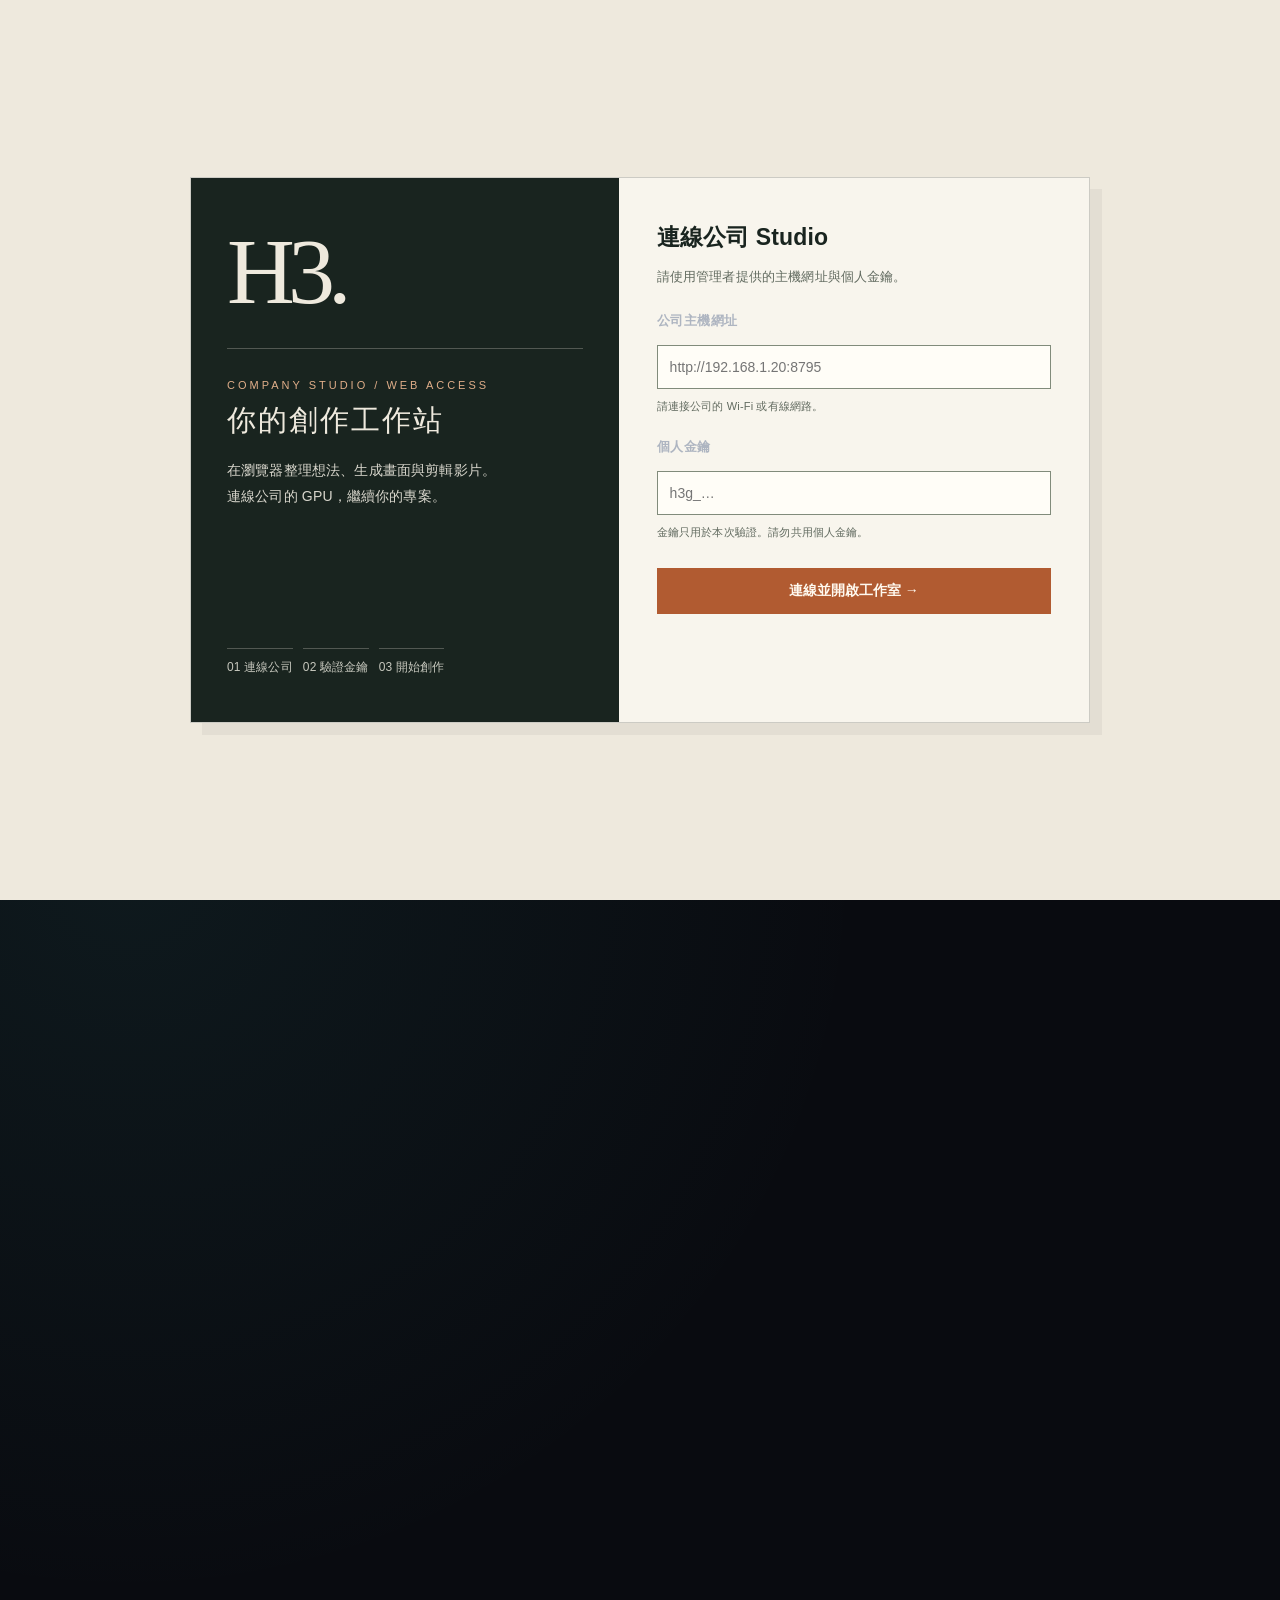
==== site/index.html @ dd582279 "feat: add GitHub Pages interface and authenticated company API" ====
<!doctype html>
<html lang="zh-Hant">
<head>
  <meta name="referrer" content="no-referrer">
  <link rel="stylesheet" href="./web-client.css">
  <meta charset="utf-8">
  <meta name="viewport" content="width=device-width, initial-scale=1">
  <title>MiniMax H3 Studio</title>
  <link rel="stylesheet" href="./static/styles.css?v=20260921-qwen-image">
</head>
<body class="h3-web-locked">
  <div class="ambient ambient-one"></div>
  <div class="ambient ambient-two"></div>
  <header class="topbar">
    <a class="brand" href="#">
      <span class="brand-mark">H3</span>
      <span><strong>MiniMax H3 Studio</strong><small>Cinematic workflow workspace</small></span>
    </a>
    <div class="engine-status">
      <span id="statusDot" class="status-dot"></span>
      <span id="statusText">檢查生成引擎...</span>
      <span id="studioRoleBadge" class="studio-role-badge client">一般使用者</span>
      <a class="button ghost small" href="./images.html" target="_blank" rel="noopener">▧ 圖片</a>
      <a class="button ghost small" href="./editor.html" target="_blank" rel="noopener">✂ 影片剪輯</a>
      <button id="openMusicStudio" class="button ghost small music-toolbar-button" type="button" aria-haspopup="dialog"><b>♫</b><span>Music 3</span></button>
      <button id="openVoiceStudio" class="button ghost small voice-toolbar-button" type="button" aria-haspopup="dialog"><b>◉</b><span>語音</span></button>
      <button id="openPromptGuide" class="button ghost small guide-toolbar-button" type="button" aria-haspopup="dialog" aria-label="開啟提示詞指南"><b>✦</b><span class="guide-button-label">提示詞指南</span></button>
      <button id="startEngine" class="button ghost small" type="button">啟動引擎</button>
      <button id="openModelUpdates" class="button ghost small model-update-toolbar" type="button" aria-haspopup="dialog"><span id="modelUpdateToolbarDot" class="model-update-toolbar-dot hidden"></span><span id="modelUpdateToolbarText">模型版本</span></button>
      <button id="openConnectionSettings" class="button ghost small" type="button">引擎設定</button>
      <button id="openGatewaySettings" class="button ghost small hidden" type="button" aria-haspopup="dialog">共享引擎</button>
    </div>
  </header>

  <main class="page-shell">
    <section id="sharedQueue" class="shared-queue" aria-labelledby="sharedQueueTitle" aria-busy="true">
      <div class="shared-queue-heading">
        <div><p class="eyebrow">SHARED ENGINE</p><h2 id="sharedQueueTitle">共享生成佇列</h2></div>
        <div class="shared-queue-tools"><span id="queueUpdatedAt">正在讀取...</span><button id="refreshSharedQueue" class="button ghost small" type="button" aria-label="重新整理共享生成佇列">重新整理</button></div>
      </div>
      <div class="shared-queue-stats" aria-label="目前排隊數量">
        <div class="queue-stat queue-stat-running"><span><i></i>引擎執行</span><strong id="queueRunningCount">—</strong><small>已進入生成引擎</small></div>
        <div class="queue-stat"><span>引擎排隊</span><strong id="queuePendingCount">—</strong><small>已送達，等待輪到</small></div>
        <div class="queue-stat queue-stat-local"><span>本機待送出</span><strong id="queueLocalCount">—</strong><small>這個 Studio 的等待工作</small></div>
      </div>
      <p id="queueStatusMessage" class="queue-status-message" role="status" aria-live="polite">正在確認引擎排隊狀態...</p>
      <details class="queue-details">
        <summary>查看工作清單<span aria-hidden="true">⌄</span></summary>
        <div id="queueWorkList" class="queue-work-list"><p class="queue-empty">正在讀取...</p></div>
        <p class="queue-scope-note">引擎數量包含共用同一引擎的工作；本機待送出另列，其他同事電腦尚未送出的工作不在此清單。順序會隨新增、完成與取消更新。</p>
      </details>
    </section>
    <nav class="workspace-switch" aria-label="工作模式">
      <button class="active" type="button" data-workspace="quick">
        <span>QUICK</span><strong>快速生成</strong><small>老虎機示意影片與單段 H3 工作</small>
      </button>
      <button type="button" data-workspace="shortfilm">
        <span>STORY</span><strong>短片創作</strong><small>角色、場次、分鏡與連戲製作</small>
      </button>
    </nav>

    <div id="quickWorkspace">
    <section class="hero">
      <div>
        <p class="eyebrow">CREATE WITH MINIMAX H3</p>
        <h1>把素材、角色與分鏡<br><span>編排成一支影片。</span></h1>
        <p class="hero-copy">選擇生成方式，指定角色名稱與聲音，剩下的標籤和 ComfyUI 節點由工具自動處理。</p>
      </div>
      <div class="hero-meter">
        <div><span>GPU</span><strong id="deviceName">RTX 5060 Ti</strong></div>
        <div><span>工作流</span><strong>8 種</strong></div>
        <div><span>執行方式</span><strong id="executionMode">本機 GPU</strong></div>
      </div>
    </section>

    <section class="mode-section">
      <div class="section-heading">
        <div><span class="step-number">01</span><h2>選擇生成方式</h2></div>
        <p>隨時切換，已填寫的內容會保留。</p>
      </div>
      <div class="mode-grid" id="modeGrid">
        <button class="mode-card active" data-mode="t2v" type="button">
          <span class="mode-icon text-icon">T</span>
          <span><strong>文生影片</strong><small>從完整敘述建立畫面與聲音</small></span>
          <i></i>
        </button>
        <button class="mode-card" data-mode="fl2va" type="button">
          <span class="mode-icon frame-icon"></span>
          <span><strong>首尾圖片</strong><small>控制第一幀與最後一幀</small></span>
          <i></i>
        </button>
        <button class="mode-card" data-mode="r2v" type="button">
          <span class="mode-icon refs-icon"><b></b><b></b><b></b></span>
          <span><strong>多模態參考</strong><small>角色、背景、聲音與分鏡</small></span>
          <i></i>
        </button>
        <button class="mode-card" data-mode="replace" type="button">
          <span class="mode-icon replace-icon">⇄</span>
          <span><strong>角色替換</strong><small>新形象接手原影片表演</small></span>
          <i></i>
        </button>
        <button class="mode-card" data-mode="symbol_loop" type="button">
          <span class="mode-icon symbol-icon">∞</span>
          <span><strong>圖騰循環</strong><small>固定尺寸與頭尾無縫循環</small></span>
          <i></i>
        </button>
        <button class="mode-card" data-mode="extend" type="button">
          <span class="mode-icon extend-icon">↳</span>
          <span><strong>續接影片</strong><small>從上一段最後畫面繼續表演</small></span>
          <i></i>
        </button>
        <button class="mode-card" data-mode="popup_panel" type="button">
          <span class="mode-icon popup-icon">▣</span>
          <span><strong>彈窗面板動畫</strong><small>固定底板，製作面板進場、表演與退場</small></span>
          <i></i>
        </button>
        <button class="mode-card" data-mode="mg_animation" type="button">
          <span class="mode-icon mg-icon">MG</span>
          <span><strong>MG 動畫</strong><small>角色、轉輪帶與背景分層表演</small></span>
          <i></i>
        </button>
      </div>
    </section>

    <div class="studio-grid">
      <div class="editor-column">
        <section class="panel settings-panel">
          <div class="panel-title"><span class="step-number">02</span><div><h2>影片設定</h2><p>八種模式共用的輸出規格</p></div></div>
          <div class="job-identity">
            <label class="job-name-field"><span>本次任務名稱</span><input id="jobName" maxlength="80" placeholder="例如：金色圖騰循環 01"></label>
            <div class="filename-rule"><span>預計儲存檔名</span><strong id="filenamePreview">未命名時：年-月-日_時-分-秒_微秒</strong><small>有任務名稱就優先使用名稱；空白時才使用實際開始生成時間</small></div>
          </div>
          <div class="form-grid four">
            <label>畫面比例<select id="aspectRatio"><option>16:9</option><option>9:16</option><option>1:1</option><option>4:3</option><option>3:4</option><option>21:9</option></select></label>
            <label>解析度<select id="megapixels"><option value="0.4">快速預覽 · 0.4MP</option><option value="0.7">標準 · 0.7MP</option><option value="0.9">高畫質 · 0.9MP</option><option value="0.98">原生畫質 · 0.98MP</option></select></label>
            <label>時長<div class="field-unit"><input id="duration" type="number" min="5" max="15" step="0.5" value="5"><span>秒</span></div></label>
            <div><label for="seed">Seed</label><div class="seed-row"><input id="seed" type="number" min="0" value="1" aria-describedby="videoSeedHelp"><button id="videoSeedAuto" class="button ghost small seed-auto-button" type="button" aria-label="每次影片生成自動更換 Seed" aria-pressed="true">AUTO</button><button id="randomSeed" class="icon-button" type="button" title="隨機 Seed">↻</button></div><small id="videoSeedHelp" class="field-help">每次生成前自動換新 Seed，欄位保留本次使用值。</small></div>
          </div>
          <div class="quality-selector">
            <label>生成品質<select id="qualityMode"><option value="native">原生品質 · 最終輸出</option><option value="turbo">Turbo 穩定版 · 自動適配</option><option value="turbo_fast">Turbo 新快速 · 4-step v1.1 768p</option><option value="turbo_quality">Turbo 新高品質 · 8-step 768p</option><option value="turbo_audio">Turbo 聲音改善 · 4-step v1.2 768p</option><option value="turbo_ref_quality">Ref Turbo 品質比較 · 8-step v1.0</option><option value="turbo_sla">實驗性 Turbo-SLA · 4-step</option><option value="sparse_experimental">實驗性稀疏加速 · 4-step（原版）</option></select></label>
            <div><strong id="qualityModeTitle">原生品質模式</strong><span id="qualityModeHint">保留目前採樣設定，適合正式成品。</span></div>
          </div>
          <div class="quality-selector">
            <label>影片解碼<select id="videoVae" aria-describedby="videoVaeHint"><option value="auto">自動（優先 INT8）</option><option value="int8">INT8（較快、省記憶體）</option><option value="fp16">FP16（相容模式）</option></select></label>
            <div><strong>影片解碼效能</strong><span id="videoVaeHint">自動優先使用 INT8；引擎不支援或缺少模型時使用 FP16。主要加速解碼、降低記憶體占用；整體生成時間仍依鏡頭而定。</span></div>
          </div>
          <label class="check-option shortfilm-export-option"><input id="memoryOptimization" type="checkbox" checked aria-describedby="memoryOptimizationHint"><span><strong>省顯存 · H3 記憶體最佳化</strong><small id="memoryOptimizationHint">獨立於生成品質，減少運算暫存峰值；不保證更快，也不保證高解析長影片不會記憶體不足。</small></span></label>
          <div class="retime-selector">
            <label class="check-option"><input id="retimeEnabled" type="checkbox"><span><strong>產生節奏預覽版</strong><small>H3 仍生成至少 5 秒；完成後另外輸出指定秒數，原始影片會保留。</small></span></label>
            <label id="retimeDurationWrap">節奏版長度<div class="field-unit"><input id="retimeDuration" type="number" min="0.5" max="60" step="0.1" value="2" disabled><span>秒</span></div></label>
            <div><strong id="retimeSummary">目前不調整速度</strong><small>影像維持 24 FPS，聲音會同步快放或慢放。</small></div>
          </div>
          <div class="frame-export-selector">
            <label class="check-option"><input id="exportFrames" type="checkbox"><span><strong>完成後自動匯出 PNG 連續圖</strong><small>以最終播放版本逐幀輸出並打包成 ZIP；啟用節奏預覽時會匯出節奏版畫面。</small></span></label>
            <div><strong>PNG · 六位數序號 · ZIP</strong><small>例如：任務名稱_000001.png；高解析度或長影片會使用較多磁碟空間。</small></div>
          </div>
          <details class="advanced">
            <summary>進階採樣設定</summary>
            <div class="form-grid three">
              <label>採樣步數<input id="steps" type="number" min="4" max="40" value="20"></label>
              <label>Scheduler<select id="scheduler"><option value="simple">simple</option><option value="beta">beta</option><option value="normal">normal</option><option value="sgm_uniform">sgm_uniform</option><option value="karras">karras</option></select></label>
              <label id="refSizeWrap" class="hidden">角色參考圖精度<select id="refImageSize"><option value="match">match · 較快／Turbo 建議</option><option value="max">max · 身份較準／較耗顯存</option></select><small class="field-help">只控制參考圖片的處理精度，不是角色強度；非 Ref2VA 模式不適用。</small></label>
            </div>
          </details>
          <div id="quickLoraPanel"></div>
          <div class="motion-director">
            <div class="motion-director-copy">
              <span class="motion-kicker">MOTION DIRECTOR</span>
              <strong>動態導演</strong>
              <small id="motionPresetHint">自然力學、重心轉移與連續收勢</small>
            </div>
            <div class="form-grid four">
              <label>動態類型<select id="motionProfile"><option value="natural">自然動態</option><option value="impact">打擊與碰撞</option><option value="action">動作場面</option><option value="dance">舞蹈與節奏</option><option value="chase">追逐與奔跑</option><option value="vfx">特效與能量</option><option value="none">不自動強化</option></select></label>
              <label>動態強度<select id="motionIntensity"><option value="1">1 · 克制</option><option value="2">2 · 穩定</option><option value="3" selected>3 · 平衡</option><option value="4">4 · 明顯</option><option value="5">5 · 強烈</option></select></label>
              <label>物理表現<select id="physicsStyle"><option value="realistic">寫實</option><option value="balanced" selected>電影化平衡</option><option value="stylized">風格化</option></select></label>
              <label>鏡頭反應<select id="cameraResponse"><option value="stable">穩定</option><option value="follow" selected>平滑跟隨</option><option value="handheld">克制手持</option><option value="impact">碰撞震動</option></select></label>
            </div>
          </div>
          <div id="dimensionPreview" class="dimension-preview">預計輸出 864 × 480 · 24 FPS</div>
        </section>

        <section id="symbolLoopPanel" class="panel hidden">
          <div class="panel-title"><span class="step-number">03</span><div><h2>圖騰固定畫布</h2><p>自動選擇解析度並擴張畫布，不裁切、不拉伸原圖</p></div></div>
          <div class="symbol-source-grid">
            <div id="symbolUpload" class="symbol-upload-zone">
              <input id="symbolImageInput" type="file" accept="image/*" hidden>
              <span>∞</span><strong>拖入靜態圖騰</strong><small>或點擊選擇 PNG、JPG、WebP</small>
            </div>
            <div id="symbolPreview" class="symbol-preview empty">
              <div class="symbol-canvas-preview"></div>
              <div><span class="motion-kicker horizontal">FIXED CANVAS</span><strong id="symbolSourceName">尚未選擇圖片</strong><small id="symbolSourceInfo">上傳後會自動選擇畫布與解析度</small></div>
            </div>
          </div>
          <div class="symbol-locks">
            <div><strong>中心 Pivot</strong><span>固定在畫布中心，不依發光或粒子範圍重新定位</span></div>
            <div><strong>尺寸鎖定</strong><span id="symbolScaleInfo">原圖容得下時保留原始像素尺寸</span></div>
            <div><strong>循環鎖定</strong><span>同一張擴邊圖會同時作為第一幀與最後一幀</span></div>
          </div>
          <div class="replacement-safety"><strong>擴邊規則</strong><span>以圖片邊緣的背景色補足空白；若原圖帶透明邊緣則保留透明擴邊。物件本身不會被拉寬、壓扁或裁切。</span></div>
        </section>

        <section id="keyframePanel" class="panel hidden">
          <div class="panel-title"><span class="step-number">03</span><div><h2>首尾畫面</h2><p>至少上傳一張，尾圖可以省略</p></div></div>
          <div class="keyframe-options">
            <label>圖片適配
              <select id="keyframeFit">
                <option value="contain">完整擴邊（不裁切）</option>
                <option value="cover">置中裁切（填滿畫面）</option>
                <option value="stretch">強制拉伸</option>
              </select>
            </label>
            <div id="keyframeFitHint"><strong>完整擴邊</strong><span>保留原圖比例，以邊緣顏色補足輸出畫布。</span></div>
          </div>
          <div class="upload-pair">
            <div class="upload-box" data-upload-target="first">
              <input id="firstImageInput" type="file" accept="image/*" hidden>
              <div id="firstImagePreview" class="upload-preview"><span class="upload-plus">＋</span><strong>起始圖片</strong><small>點擊或拖入圖片</small></div>
            </div>
            <div class="flow-arrow">→</div>
            <div class="upload-box" data-upload-target="last">
              <input id="lastImageInput" type="file" accept="image/*" hidden>
              <div id="lastImagePreview" class="upload-preview"><span class="upload-plus">＋</span><strong>結束圖片</strong><small>選填</small></div>
            </div>
          </div>
        </section>

        <section id="referencePanel" class="panel hidden">
          <div class="panel-title action-title">
            <div><span class="step-number">03</span><div><h2 id="referencePanelTitle">角色與參考素材</h2><p id="referencePanelDescription">在敘述詞中直接使用名稱代號</p></div></div>
            <button id="addReference" class="button secondary" type="button">＋ 新增素材</button>
          </div>
          <div class="info-strip"><strong id="referenceInfoTitle">自動映射</strong><span id="referenceInfoText">圖片、動作影片與聲音會轉成 &lt;Picture n&gt;、&lt;Video n&gt;、&lt;Audio n&gt;，不需要手動編號。</span></div>
          <div id="referenceList" class="reference-list"></div>
          <div id="referenceEmpty" class="empty-state"><span>◎</span><strong>尚未加入參考素材</strong><p>先新增一位角色或一個背景。</p></div>
        </section>

        <section id="mgDirectorPanel" class="panel mg-director-panel hidden">
          <div class="panel-title"><span class="step-number">04</span><div><h2>MG 分層動態導演</h2><p>分開設定角色、可見轉輪窗與背景；工具會編譯成官方 Ref2VA 六段式提示詞</p></div></div>
          <div class="mg-layer-grid">
            <article class="mg-layer-card character-layer">
              <div class="mg-layer-heading"><span>01</span><div><strong>角色動態</strong><small>先決定角色在畫面中的位置，再描述完整動作鏈</small></div></div>
              <div class="form-grid two">
                <label>角色方位<select id="mgCharacterPosition" data-mg-field="characterPosition"><option value="top">上方</option><option value="upper_left">左上方</option><option value="upper_right">右上方</option><option value="left">左方</option><option value="center">中央</option><option value="right">右方</option><option value="lower_left">左下方</option><option value="lower_right">右下方</option><option value="bottom">下方</option><option value="custom">自訂</option></select></label>
                <label>位置補充<input id="mgCharacterPositionDetail" data-mg-field="characterPositionDetail" placeholder="例如：轉輪右側，不遮擋圖騰與分數"></label>
              </div>
              <label>角色表演<textarea id="mgCharacterMotion" data-mg-field="characterMotion" rows="4" placeholder="預備動作 → 重心轉移 → 主要動作 → 反作用 → 表情與收勢"></textarea></label>
            </article>

            <article class="mg-layer-card reel-layer">
              <div class="mg-layer-heading"><span>02</span><div><strong>轉輪帶與圖騰</strong><small>只控制可見轉輪窗；不改變數學轉輪表、圖騰機率或停輪格幾何</small></div></div>
              <div class="form-grid four mg-reel-controls">
                <label>轉輪運動模型<select id="mgReelMotionModel" data-mg-field="reelMotionModel"><option value="continuous">連續整帶轉輪</option><option value="independent">獨立單格轉輪</option><option value="cascade">消除／級聯／混合</option></select></label>
                <label>圖騰移動方向<select id="mgReelDirection" data-mg-field="reelDirection"><option value="top_down">由上往下</option><option value="bottom_up">由下往上</option><option value="custom">依文字自訂</option></select></label>
                <label>停輪順序<select id="mgReelStopOrder" data-mg-field="reelStopOrder"><option value="left_right">由左至右依序停輪</option><option value="right_left">由右至左依序停輪</option><option value="simultaneous">同時停輪</option><option value="custom">依文字自訂</option></select></label>
                <label>停輪間隔<div class="field-unit"><input id="mgReelStopStagger" data-mg-field="reelStopStagger" type="number" min="0" max="1.5" step="0.01"><span>秒</span></div></label>
              </div>
              <div class="form-grid two mg-text-grid">
                <label>旋轉、減速與停輪<textarea id="mgReelMotion" data-mg-field="reelMotion" rows="4" placeholder="加速 → 穩定旋轉 → 依序減速 → 機械回彈 → 停穩"></textarea></label>
                <label>停輪後圖騰表演<textarea id="mgSymbolPostStopMotion" data-mg-field="symbolPostStopMotion" rows="4" placeholder="所有軸停穩後，中獎圖騰才開始放大、發光或做一次主動作"></textarea></label>
              </div>
            </article>

            <article class="mg-layer-card background-layer">
              <div class="mg-layer-heading"><span>03</span><div><strong>背景與鏡頭</strong><small>環境動態保持低對比，鏡頭預設固定，避免影響轉輪可讀性</small></div></div>
              <div class="form-grid three">
                <label>背景動態強度<select id="mgBackgroundMotionLevel" data-mg-field="backgroundMotionLevel"><option value="locked">完全固定</option><option value="subtle">輕微環境動態</option><option value="active">明顯環境表演</option></select></label>
                <label>鏡頭方式<select id="mgCameraMotion" data-mg-field="cameraMotion"><option value="static">固定鏡頭</option><option value="push_in">小幅緩慢推進</option><option value="pull_out">小幅緩慢拉遠</option><option value="pan">小幅平移</option><option value="custom">依文字自訂</option></select></label>
                <label>鏡頭補充<input id="mgCameraMotionDetail" data-mg-field="cameraMotionDetail" placeholder="例如：保持完整轉輪窗在安全區內"></label>
              </div>
              <label>背景表演<textarea id="mgBackgroundMotion" data-mg-field="backgroundMotion" rows="4" placeholder="例如：遠景環境光緩慢流動，少量粒子漂移，背景不與轉輪和角色搶焦"></textarea></label>
            </article>
          </div>
          <div class="replacement-safety"><strong>MG 製作規則</strong><span>角色不得遮擋圖騰、標題、分數與 JP 數值；各停輪格尺寸和中心保持一致；文字與動態數值維持可讀並建議在後製中獨立合成。</span></div>
        </section>

        <section id="replacementPanel" class="panel hidden">
          <div class="panel-title"><span class="step-number">03</span><div><h2>角色替換素材</h2><p>原角色圖指定要替換的人物，新角色圖決定替換後外觀，原影片提供表演與動作</p></div></div>
          <div class="form-grid two replacement-fields">
            <label>新角色名稱<input id="replacementAlias" value="新角色" placeholder="例如：妲己"></label>
            <label>要替換的位置／原角色<input id="replacementTarget" value="動態參考影片中的主要角色" placeholder="例如：影片左側穿白衣的狐妖"></label>
          </div>
          <label class="replacement-description">新角色固定特徵<input id="replacementDescription" placeholder="例如：黑色長髮、紅色古裝、金色髮飾"></label>
          <div class="replacement-assets">
            <div id="replacementSourceImageZone" class="asset-zone replacement-zone" data-replacement-kind="sourceImages">
              <input id="replacementSourceImageInput" type="file" accept="image/*" multiple hidden>
              <div class="asset-zone-title"><span>原角色參考圖（選填） · <b id="replacementSourceImageCount">0 張</b></span><button id="addReplacementSourceImages" type="button">＋ 選擇圖片</button></div>
              <div id="replacementSourceImageList" class="thumb-grid"><span class="asset-placeholder">拖入原影片中要替換的人物截圖；建議裁切至單一角色，清楚露出臉部與服裝</span></div>
            </div>
            <div id="replacementImageZone" class="asset-zone replacement-zone" data-replacement-kind="images">
              <input id="replacementImageInput" type="file" accept="image/*" multiple hidden>
              <div class="asset-zone-title"><span>替換後角色圖（必填） · <b id="replacementImageCount">0 張</b></span><button id="addReplacementImages" type="button">＋ 選擇圖片</button></div>
              <div id="replacementImageList" class="thumb-grid"><span class="asset-placeholder">拖入至少 1 張替換後角色圖片；用來決定生成後的臉部、服裝與外觀</span></div>
            </div>
            <div id="replacementVideoZone" class="asset-zone replacement-zone" data-replacement-kind="video">
              <input id="replacementVideoInput" type="file" accept="video/mp4,video/webm,video/quicktime,.mov,.mkv,.avi" hidden>
              <div class="asset-zone-title"><span>原始表演影片</span><button id="addReplacementVideo" type="button">＋ 選擇影片</button></div>
              <div id="replacementVideoPreview" class="thumb-grid"><span class="asset-placeholder">拖入含有要被替換角色的原影片</span></div>
              <label class="check-row"><input id="replacementUseAudio" type="checkbox"><span>將原聲提供給 AI，協助嘴型與動作同步</span></label>
            </div>
          </div>
          <p class="render-note">原角色圖用來指定「換掉誰」，替換後角色圖決定「換成誰」，兩組合計最多 9 張。長片建議最多 8 張，預留一張給跨段連續性；未提供原角色圖時，仍依文字指定對象。</p>
          <div id="replacementVideoInfo" class="replacement-video-info empty">
            <strong>尚未分析來源影片</strong><span>上傳後會顯示尺寸、時長、音軌與預計片段數。</span>
          </div>
          <div class="replacement-batch-options">
            <label class="check-option"><input id="replacementAutoSplit" type="checkbox" checked><span><strong>處理完整來源影片</strong><small>超過 15 秒時，自動切割、逐段替換並合併成完整影片。</small></span></label>
            <label class="check-option"><input id="replacementContinuity" type="checkbox" checked><span><strong>跨段連續性保護</strong><small>使用 0.5 秒重疊動作與上一段角色結果，降低接縫跳動。</small></span></label>
            <label>切段策略<select id="replacementSplitStrategy"><option value="smart">智慧切點（建議）</option><option value="balanced">平均切段</option></select></label>
            <label>完成影片聲音<select id="replacementAudioMode"><option value="original">完整保留原影片聲音（建議）</option><option value="generated">使用各段 AI 生成聲音</option><option value="mute">靜音輸出</option></select></label>
          </div>
          <div class="replacement-safety"><strong>長片工作方式</strong><span>顯卡一次只處理一個片段；任何片段失敗都可從該段接續，不必整支影片重做。正式成品仍建議檢查跨段接縫。</span></div>
        </section>

        <section id="continuationPanel" class="panel hidden">
          <div class="panel-title"><span class="step-number">03</span><div><h2 id="continuationTitle">選擇上一段影片</h2><p id="continuationDescription">自動擷取最後一幀，作為新影片的精確起始畫面</p></div></div>
          <div id="multimodalContinuationNote" class="info-strip hidden"><strong>多模態開頭參考</strong><span>上一段最後一幀會自動排為 &lt;Picture 1&gt;；角色、場景與物件圖片會從 &lt;Picture 2&gt; 開始對應。</span></div>
          <div class="continuation-source-grid">
            <div class="continuation-job-source">
              <label>已完成的 H3 Studio 工作<select id="continuationJob"><option value="">選擇一支已完成影片</option></select></label>
              <button id="useContinuationJob" class="button secondary wide" type="button">使用選擇的影片</button>
            </div>
            <div id="continuationUpload" class="continuation-upload-zone">
              <input id="continuationVideoInput" type="file" accept="video/mp4,video/webm,video/quicktime,.mov,.mkv,.avi" hidden>
              <span>↥</span><strong>拖入外部影片</strong><small>或點擊選擇 MP4、MOV、WebM</small>
            </div>
          </div>
          <div id="continuationPreview" class="continuation-preview empty">
            <div class="continuation-frame"></div>
            <div><span id="continuationSourceKind" class="motion-kicker horizontal">CONTINUATION SOURCE</span><strong id="continuationSourceName">尚未選擇影片</strong><small id="continuationSourceInfo">選擇後會顯示最後一幀與影片資訊</small></div>
          </div>
          <div id="continuationOptions" class="form-grid three continuation-options">
            <label class="check-option"><input id="continuationMerge" type="checkbox" checked><span><strong>自動串接完整影片</strong><small>完成後把上一段與新片段合併</small></span></label>
            <label>聲音銜接<select id="continuationAudio"><option value="both">保留兩段聲音</option><option value="new">上一段靜音，只保留新聲音</option><option value="mute">完整影片靜音</option></select></label>
            <div class="continuation-note"><strong>無縫處理</strong><span>自動略過新片段重複的第一幀</span></div>
          </div>
        </section>

        <section class="panel prompt-panel">
          <div class="panel-title"><span class="step-number" id="promptStep">03</span><div><h2 id="promptPanelTitle">影片敘述</h2><p id="promptPanelDescription">描述事件、動作、鏡頭、台詞和聲音</p></div></div>
          <div id="mgPromptInfo" class="info-strip mg-prompt-info hidden"><strong>會自動整合</strong><span>角色、轉輪帶、背景與鏡頭的設定會由工具自動整理成一份官方 Ref2VA 提示詞，再一次送給 AI 生成。這裡不用重複填寫，只需補充跨圖層互動、整體故事、聲音或特殊時間安排。</span></div>
          <textarea id="prompt" rows="10" placeholder="例如：小明走進神殿，看見金色佛像後停下腳步。攝影機從背後緩慢推進，小明轉頭說：「有人在這裡嗎？」背景只有微弱風聲與遠處鐘聲。"></textarea>
          <div class="prompt-footer"><span id="promptCount">0 字</span><button id="insertPromptTemplate" class="text-button" type="button">插入提示詞範本</button></div>
          <p class="render-note">對白請明確寫成「小明說：『你好。』」或「旁白：『故事開始了。』」。預覽與送出時會自動補上台詞標籤，保留原文；已加標籤的台詞不會重複處理。</p>
          <div id="promptTemplateHelp" class="prompt-template-help hidden">
            <div><strong>快速替換關鍵字</strong><span id="promptKeywordStatus">點一下標籤，即可選取提示詞中的對應內容</span></div>
            <div id="promptKeywordList" class="prompt-keyword-list"></div>
            <small>請替換所有 {{關鍵字}}；不需要的台詞、音效或配樂整句刪除即可。素材名稱請與上方「名稱代號」完全一致。</small>
          </div>
        </section>

        <section class="panel storyboard-panel">
          <div class="panel-title action-title">
            <div><span id="storyboardStep" class="step-number">05</span><div><h2>分鏡時間軸</h2><p id="storyboardHint">可加入文字分鏡與圖片；圖片能作為柔性參考或精確時間錨點</p></div></div>
            <button id="addStoryboard" class="button secondary" type="button">＋ 新增鏡頭</button>
          </div>
          <div id="storyboardList" class="storyboard-list"></div>
          <div id="storyboardEmpty" class="empty-state compact"><span>⌁</span><strong>沒有分鏡</strong><p>影片會依主敘述一次完成。</p></div>
        </section>
      </div>

      <aside class="render-column">
        <div class="sticky-stack">
          <section class="panel render-panel">
            <div class="render-orb"><span></span><b>H3</b></div>
            <p class="eyebrow">READY TO COMPILE</p>
            <h2>生成控制台</h2>
            <div class="summary-list">
              <div><span>模式</span><strong id="summaryMode">文生影片</strong></div>
              <div><span>尺寸</span><strong id="summarySize">864 × 480</strong></div>
              <div><span>時長</span><strong id="summaryDuration">約 5.17 秒</strong></div>
              <div><span>動態</span><strong id="summaryMotion">自然動態 · 3</strong></div>
              <div><span>參考素材</span><strong id="summaryAssets">0 個</strong></div>
            </div>
            <button id="compileButton" class="button secondary wide" type="button">預覽編譯提示詞</button>
            <button id="renderButton" class="button primary wide" type="button"><span>開始生成影片</span><i>→</i></button>
            <p id="renderNote" class="render-note">工作會依序進入本機 GPU 佇列。</p>
          </section>

          <section id="compiledPanel" class="panel compiled-panel hidden">
            <div class="mini-title"><h3>編譯後提示詞</h3><button id="copyCompiled" class="text-button" type="button">複製</button></div>
            <pre id="compiledPrompt"></pre>
          </section>
        </div>
      </aside>
    </div>

    <section class="jobs-section">
      <div class="section-heading jobs-heading">
        <div><span class="step-number">06</span><h2>生成工作</h2></div>
        <div class="job-toolbar"><input id="jobSearch" type="search" placeholder="搜尋任務名稱或編號"><button id="refreshJobs" class="button ghost small" type="button">重新整理</button></div>
      </div>
      <div id="jobList" class="job-list"></div>
      <div id="jobEmpty" class="empty-state"><span>□</span><strong>還沒有生成工作</strong><p>設定完成後，按下「開始生成影片」。</p></div>
      <div id="jobPagination" class="job-pagination hidden"><button id="previousJobPage" class="button ghost small" type="button">← 上一頁</button><span id="jobPageLabel">第 1 / 1 頁</span><button id="nextJobPage" class="button ghost small" type="button">下一頁 →</button></div>
    </section>
    </div>

    <section id="shortfilmWorkspace" class="shortfilm-workspace hidden">
      <header class="shortfilm-hero">
        <div>
          <p class="eyebrow">RULE-BASED SHORT FILM WORKSPACE</p>
          <h1>把故事拆成可控制的<span>場次與鏡頭。</span></h1>
          <p>不使用外部 Agent 或官方 API；創意由你決定，工具負責素材對應、官方 H3 格式、連戲檢查與依序生成。</p>
        </div>
        <div class="shortfilm-project-picker">
          <label>目前專案<select id="shortfilmProjectSelect"><option value="">尚未建立專案</option></select></label>
          <div><button id="newShortfilmProject" class="button primary" type="button">＋ 新增短片</button><button id="deleteShortfilmProject" class="button ghost" type="button">刪除專案</button></div>
        </div>
      </header>

      <div id="shortfilmEmpty" class="panel shortfilm-empty">
        <span>STORY</span><h2>建立第一個短片專案</h2><p>先建立專案，再加入角色、場景與分鏡。快速生成模式不會受到影響。</p>
        <button class="button primary" type="button" data-shortfilm-create>建立短片專案</button>
      </div>

      <div id="shortfilmEditor" class="hidden">
        <div class="shortfilm-grid">
          <div class="shortfilm-main-column">
            <section class="panel shortfilm-project-panel">
              <div class="panel-title"><span class="step-number">01</span><div><h2>故事企劃</h2><p>設定短片方向與全片共用輸出規格</p></div></div>
              <div class="form-grid three">
                <label>專案名稱<input id="sfTitle" maxlength="80" placeholder="例如：午夜車站"></label>
                <label>短片類型<select id="sfFormat"><option value="narrative">敘事短片</option><option value="dialogue">角色對話</option><option value="commercial">電影式宣傳片</option><option value="montage">視覺蒙太奇</option></select></label>
                <label>目標總長<div class="field-unit"><input id="sfTargetDuration" type="number" min="5" max="3600" step="1"><span>秒</span></div></label>
              </div>
              <div class="form-grid three">
                <label>畫面比例<select id="sfAspectRatio"><option>16:9</option><option>9:16</option><option>1:1</option><option>4:3</option><option>3:4</option><option>21:9</option></select></label>
                <label>解析度<select id="sfMegapixels"><option value="0.4">快速預覽 · 0.4MP</option><option value="0.7">標準 · 0.7MP</option><option value="0.9">高畫質 · 0.9MP</option><option value="0.98">原生畫質 · 0.98MP</option></select></label>
                <label>生成品質<select id="sfQuality" aria-describedby="sfQualityHint"><option value="native">原生品質</option><option value="turbo">Turbo 穩定版</option><option value="turbo_fast">Turbo 新快速 · 4-step v1.1</option><option value="turbo_quality">Turbo 新高品質 · 8-step</option><option value="turbo_audio">Turbo 聲音改善 · 4-step v1.2</option><option value="turbo_ref_quality">Ref Turbo 品質比較 · 8-step v1.0</option><option value="turbo_sla">實驗性 Turbo-SLA · 4-step</option><option value="sparse_experimental">實驗性稀疏加速（原版）</option></select></label>
              </div>
              <p id="sfQualityHint" class="field-help"></p>
              <div class="quality-selector">
                <label>影片解碼<select id="sfVideoVae" aria-describedby="sfVideoVaeHint"><option value="auto">自動（優先 INT8）</option><option value="int8">INT8（較快、省記憶體）</option><option value="fp16">FP16（相容模式）</option></select></label>
                <div><strong>每個鏡頭共用</strong><span id="sfVideoVaeHint">自動優先使用 INT8；引擎不支援或缺少模型時使用 FP16。主要加速解碼、降低記憶體占用；整體生成時間仍依鏡頭而定。</span></div>
              </div>
              <label class="check-option shortfilm-export-option"><input id="sfMemoryOptimization" type="checkbox" checked aria-describedby="sfMemoryOptimizationHint"><span><strong>全片省顯存 · H3 記憶體最佳化</strong><small id="sfMemoryOptimizationHint">每個鏡頭共用；減少運算暫存峰值，不保證更快，也不保證完全避免記憶體不足。</small></span></label>
              <label class="check-option shortfilm-export-option"><input id="sfExportFrames" type="checkbox"><span><strong>每個鏡頭完成後自動匯出 PNG 連續圖</strong><small>依各鏡頭最終節奏版本打包 ZIP，可從生成工作下載。</small></span></label>
              <div id="sfLoraPanel"></div>
              <label class="shortfilm-wide-field">視覺風格<input id="sfStyle" placeholder="例如：cinematic realism, warm tungsten lighting, restrained camera motion"></label>
              <label class="shortfilm-wide-field">故事大綱<textarea id="sfSynopsis" rows="4" placeholder="描述故事起點、衝突、轉折與結局；這裡只保存企劃，不會直接整段送給影片模型。"></textarea></label>
            </section>

            <section class="panel shortfilm-assets-panel">
              <div class="panel-title action-title">
                <div><span class="step-number">02</span><div><h2>角色與場景素材庫</h2><p>名稱代號會跨鏡頭保持一致，可附加形象圖與選填聲音</p></div></div>
                <div class="shortfilm-add-menu"><button class="button secondary" type="button" data-sf-add-asset="character">＋ 角色</button><button class="button secondary" type="button" data-sf-add-asset="background">＋ 場景</button><button class="button secondary" type="button" data-sf-add-asset="object">＋ 道具</button></div>
              </div>
              <div id="shortfilmAssetList" class="shortfilm-asset-list"></div>
              <div id="shortfilmAssetEmpty" class="empty-state compact"><span>◎</span><strong>尚未建立素材</strong><p>角色參考圖不是起始幀；它只用於維持外觀與身份。</p></div>
            </section>

            <section class="panel shortfilm-scenes-panel">
              <div class="panel-title action-title">
                <div><span class="step-number">03</span><div><h2>場次與分鏡</h2><p>每個鏡頭獨立生成 5～15 秒；可選擇沿用上一鏡尾幀</p></div></div>
                <button id="addShortfilmScene" class="button secondary" type="button">＋ 新增場次</button>
              </div>
              <details id="sfSegmentBuilder" class="sf-segment-builder">
                <summary>連續分段編排 · 一次填好整部短片</summary>
                <p class="render-note">例如 60 秒 ÷ 每段 5 秒 = 12 段。先建立輸入欄、填寫每段表演，再加入分鏡。只新增場次，不覆蓋原分鏡；第二段起自動接上一段尾幀。</p>
                <div class="shortfilm-dialogue-grid">
                  <label>本組目標秒數<input id="sfSegmentTarget" type="number" min="5" max="3600" step="5" value="60"></label>
                  <label>每段生成秒數<select id="sfSegmentDuration"><option value="5">5 秒 · 低負載</option><option value="10">10 秒</option><option value="15">15 秒</option></select></label>
                  <button id="sfBuildSegmentRows" class="button secondary" type="button">建立／調整輸入欄</button>
                </div>
                <p class="render-note">共用資產庫，不會將所有素材一律送入模型。分鏡詞提及名稱會自動引用；下方勾選的素材則每段都使用，加入分鏡後可逐段調整。</p>
                <div id="sfSegmentAssets" class="shortfilm-shot-asset-chips"></div>
                <p class="render-note">每段最多 9 項素材，且圖片合計最多 9 張。續接尾幀占 1 張，多圖角色逐張計算；另有分鏡圖也要計入。聲音最多 3 段。</p>
                <p class="render-note">分鏡詞中的對白請加上「小明說：」或「旁白：」並用引號包住台詞，預覽與送出時會自動加上台詞標籤。招牌、字幕等畫面文字不會只因加了引號就當成對白。</p>
                <div id="sfSegmentRows" class="sf-segment-rows"></div>
                <p id="sfSegmentSummary" class="render-note" role="status" aria-live="polite"></p>
                <button id="sfAppendSegments" class="button secondary wide" type="button">加入連續分鏡（尚不生成）</button>
                <p class="render-note">加入後按右側「依序生成未完成鏡頭」。請保持此瀏覽器分頁與 Studio／引擎開啟；失敗會停止後續送出，修正後可接續未完成段落。5 秒為模型請求時長，實際片長可能因幀數略有差異；此功能不會自動合併成單一影片。</p>
              </details>
              <div id="shortfilmSceneList" class="shortfilm-scene-list"></div>
              <div id="shortfilmSceneEmpty" class="empty-state compact"><span>⌁</span><strong>尚未建立場次</strong><p>新增場次後，再安排其中的鏡頭。</p></div>
            </section>
          </div>

          <aside class="shortfilm-side-column">
            <div class="sticky-stack">
              <section class="panel shortfilm-summary-panel">
                <p class="eyebrow">PRODUCTION CHECK</p>
                <h2>短片製作總覽</h2>
                <div class="summary-list">
                  <div><span>場次</span><strong id="sfSceneCount">0</strong></div>
                  <div><span>鏡頭</span><strong id="sfShotCount">0</strong></div>
                  <div><span>分鏡總長</span><strong id="sfTimelineDuration">0 秒</strong></div>
                  <div><span>已完成</span><strong id="sfCompletedCount">0</strong></div>
                </div>
                <div id="shortfilmWarnings" class="shortfilm-warnings"><p>建立鏡頭後會顯示規則檢查。</p></div>
                <button id="runShortfilmBatch" class="button primary wide" type="button"><span>依序生成未完成鏡頭</span></button>
                <button id="stopShortfilmBatch" class="button ghost wide hidden" type="button">停止後續鏡頭</button>
                <p id="shortfilmBatchNote" class="render-note">連戲鏡頭會等待上一鏡完成並自動擷取尾幀；請保持 H3 Studio 開啟。</p>
              </section>

              <section id="shortfilmCompiledPanel" class="panel compiled-panel hidden">
                <div class="mini-title"><h3 id="shortfilmCompiledTitle">鏡頭提示詞</h3><button id="copyShortfilmCompiled" class="text-button" type="button">複製</button></div>
                <pre id="shortfilmCompiledPrompt"></pre>
              </section>
            </div>
          </aside>
        </div>

        <section class="jobs-section shortfilm-jobs-section">
          <div class="section-heading jobs-heading">
            <div><span class="step-number">04</span><div><h2>短片作品</h2><p>只顯示目前短片專案的鏡頭版本，不會混入快速生成作品</p></div></div>
            <div class="job-toolbar"><input id="shortfilmJobSearch" type="search" placeholder="搜尋場次、鏡頭、任務名稱或編號"><button id="refreshShortfilmJobs" class="button ghost small" type="button">重新整理</button></div>
          </div>
          <div id="shortfilmJobList" class="job-list"></div>
          <div id="shortfilmJobEmpty" class="empty-state"><span>□</span><strong>這個短片還沒有生成作品</strong><p>生成任一鏡頭後，影片與歷史版本會集中顯示在這裡。</p></div>
          <div id="shortfilmJobPagination" class="job-pagination hidden"><button id="previousShortfilmJobPage" class="button ghost small" type="button">← 上一頁</button><span id="shortfilmJobPageLabel">第 1 / 1 頁</span><button id="nextShortfilmJobPage" class="button ghost small" type="button">下一頁 →</button></div>
        </section>
      </div>
    </section>
  </main>

  <div id="connectionModal" class="modal hidden" role="dialog" aria-modal="true" aria-labelledby="connectionTitle">
    <div class="modal-backdrop" data-close-connection></div>
    <section class="modal-card">
      <div class="modal-heading">
        <div><p class="eyebrow">COMFYUI BACKEND</p><h2 id="connectionTitle">生成引擎設定</h2></div>
        <button class="icon-button modal-close" type="button" data-close-connection aria-label="關閉">×</button>
      </div>
      <div id="studioRoleCard" class="studio-role-card client">
        <span id="studioRoleIcon">USER</span>
        <div><strong id="studioRoleTitle">一般使用者工作站</strong><small id="studioRoleDescription">只能使用自己的本機引擎，或以個人金鑰連線管理主機；無法建立或管理共享金鑰。</small></div>
      </div>
      <div class="connection-modes">
        <label class="connection-option"><input type="radio" name="connectionMode" value="local"><span><strong>使用這台電腦</strong><small>連線或自動啟動本機 ComfyUI 與模型</small></span></label>
        <label class="connection-option"><input type="radio" name="connectionMode" value="remote"><span><strong>連線遠端電腦</strong><small>面板留在本機，模型與 GPU 在另一台電腦</small></span></label>
      </div>
      <div class="connection-fields">
        <label>ComfyUI 網址<input id="connectionUrl" type="url" placeholder="http://127.0.0.1:8188"></label>
        <label id="remoteTokenField" class="hidden">個人存取金鑰<input id="connectionRemoteToken" type="password" autocomplete="off" placeholder="貼上 GPU 主機管理者提供的 h3g_... 金鑰"><small>金鑰只儲存在這台電腦，不會顯示在工作紀錄或介面回應中。</small></label>
        <label id="comfyDirField">本機 ComfyUI 資料夾<input id="connectionComfyDir" type="text" placeholder="例如 E:\ComfyUI"></label>
        <label id="autoStartField" class="check-row"><input id="connectionAutoStart" type="checkbox"><span>開啟面板時自動啟動本機 ComfyUI</span></label>
      </div>
      <details id="localInstallerSection" class="local-installer">
        <summary><span><strong>這台電腦還沒有引擎？</strong><small>一鍵安裝 ComfyUI、CUDA PyTorch、MiniMax H3 與 Turbo LoRA</small></span><b>約 81 GiB</b></summary>
        <div class="installer-body">
          <div class="installer-warning"><strong>安裝前注意</strong><span>基礎模型、Turbo LoRA 與加速節點約 63.8 GiB，下載與安裝可能需要很長時間。僅支援 Windows + NVIDIA GPU，建議至少 16 GB VRAM、64 GB RAM。</span></div>
          <button id="checkLocalEngine" class="button secondary small" type="button">檢查這台電腦</button>
          <div id="installerPreflight" class="installer-preflight muted">尚未檢查硬體與磁碟空間。</div>
          <label class="license-check"><input id="acceptH3License" type="checkbox"><span>我已閱讀並同意 <a href="https://huggingface.co/MiniMaxAI/MiniMax-H3/blob/main/LICENSE" target="_blank" rel="noreferrer">MiniMax H3 Community License</a>。</span></label>
          <label class="license-check"><input id="confirmH3Territory" type="checkbox"><span>我確認不在授權排除地區（歐盟、英國、韓國、美國），或已另行取得 MiniMax 書面授權。</span></label>
          <div id="installerProgress" class="installer-progress hidden">
            <div><strong id="installerStep">準備安裝</strong><span id="installerPercent">0%</span></div>
            <div class="progress-track"><i id="installerProgressBar" style="width:0%"></i></div>
            <p id="installerError" class="hidden"></p>
            <details><summary>安裝紀錄</summary><pre id="installerLogs"></pre></details>
          </div>
          <div class="installer-actions">
            <button id="cancelLocalEngine" class="button ghost small hidden" type="button">取消安裝</button>
            <button id="installLocalEngine" class="button primary" type="button" disabled>開始一鍵安裝</button>
          </div>
        </div>
      </details>
      <p id="connectionHint" class="connection-hint"></p>
      <div class="modal-actions">
        <button id="testConnection" class="button secondary" type="button">測試連線</button>
        <button id="saveConnection" class="button primary" type="button">儲存設定</button>
      </div>
    </section>
  </div>

  <div id="modelUpdateModal" class="modal hidden" role="dialog" aria-modal="true" aria-labelledby="modelUpdateTitle">
    <div class="modal-backdrop" data-close-model-update></div>
    <section class="modal-card model-update-card">
      <div class="modal-heading">
        <div><p class="eyebrow">MODEL UPDATE CENTER</p><h2 id="modelUpdateTitle">模型更新中心</h2><p>只檢查目前指定的本機 ComfyUI；不會自動下載、刪除或替換模型。</p></div>
        <button class="icon-button modal-close" type="button" data-close-model-update aria-label="關閉模型更新中心">×</button>
      </div>
      <div id="modelUpdateState" class="model-update-state checking">
        <span class="model-update-icon">↻</span>
        <div><strong id="modelUpdateStateTitle">正在檢查模型版本...</strong><small id="modelUpdateStateDetail">比對版本清單與本機檔案</small></div>
      </div>
      <div id="modelUpdateRelease" class="model-update-release hidden">
        <div class="model-update-release-heading">
          <div><span id="modelUpdateChannel" class="model-update-channel">STABLE</span><h3 id="modelUpdateReleaseTitle"></h3></div>
          <div><strong id="modelUpdateVersion"></strong><small id="modelUpdatePublished"></small></div>
        </div>
        <p id="modelUpdateSummary"></p>
        <ul id="modelUpdateChanges"></ul>
        <div class="model-update-facts">
          <div><span>需要下載</span><strong id="modelUpdateDownloadSize">—</strong></div>
          <div><span>可用磁碟</span><strong id="modelUpdateDiskFree">—</strong></div>
          <div><span>模型檔案</span><strong id="modelUpdateFileCount">—</strong></div>
          <div><span>顯卡建議</span><strong id="modelUpdateVram">—</strong></div>
        </div>
      </div>
      <div id="modelUpdateProgress" class="installer-progress hidden">
        <div><strong id="modelUpdateStep">準備更新</strong><span id="modelUpdatePercent">0%</span></div>
        <div class="progress-track"><i id="modelUpdateProgressBar" style="width:0%"></i></div>
        <p id="modelUpdateError" class="hidden"></p>
        <details><summary>更新紀錄</summary><pre id="modelUpdateLogs"></pre></details>
      </div>
      <p class="model-update-safety"><strong>安全更新：</strong>完整檔案驗證成功後才會使用；更新失敗或取消時，既有可用模型會保留。</p>
      <div class="modal-actions model-update-actions">
        <button id="skipModelUpdate" class="button ghost" type="button">略過此版本</button>
        <button id="remindModelUpdate" class="button secondary" type="button">明天再提醒</button>
        <button id="cancelModelUpdate" class="button ghost hidden" type="button">取消更新</button>
        <button id="startModelUpdate" class="button primary" type="button">立即更新</button>
      </div>
    </section>
  </div>

  <div id="gatewayModal" class="modal hidden" role="dialog" aria-modal="true" aria-labelledby="gatewayTitle">
    <div class="modal-backdrop" data-close-gateway></div>
    <section class="modal-card gateway-card">
      <div class="modal-heading">
        <div><p class="eyebrow">SHARED GPU GATEWAY</p><h2 id="gatewayTitle">共享引擎管理</h2><p>同事各自執行 H3 Studio，只共用這台電腦的 ComfyUI 與 GPU。</p></div>
        <button class="icon-button modal-close" type="button" data-close-gateway aria-label="關閉">×</button>
      </div>
      <div class="gateway-security-note">
        <strong>隱私隔離已啟用</strong>
        <span>每位使用者使用不同金鑰；素材、任務歷史、輸出檔與取消操作均由 Gateway 驗證所有權。請勿把原始 ComfyUI 8188 連接埠分享出去。</span>
      </div>
      <div class="gateway-switch-row">
        <label class="check-row"><input id="gatewayEnabled" type="checkbox"><span><strong>允許區域網路共用 GPU</strong><small>啟用後由安全 Gateway 接收同事的 H3 Studio 工作</small></span></label>
        <label>Gateway 連接埠<input id="gatewayPort" type="number" min="1024" max="65535" value="8190"></label>
        <button id="saveGatewaySettings" class="button primary" type="button">套用設定</button>
      </div>
      <div id="gatewayRuntime" class="gateway-runtime"><span class="status-dot"></span><strong>讀取狀態中...</strong></div>
      <div class="gateway-addresses">
        <div><strong>同事的「ComfyUI 網址」請填</strong><small>建議選用包含你區網 IP 的網址，不要使用 127.0.0.1。</small></div>
        <div id="gatewayUrlList" class="gateway-url-list"></div>
      </div>
      <div class="gateway-users-heading">
        <div><h3>使用者與個人金鑰</h3><p>每位同事建立一個帳號；金鑰只會在新增或換發時顯示一次。</p></div>
        <form id="gatewayCreateUser" class="gateway-create-user"><input id="gatewayUserName" maxlength="60" placeholder="同事名稱" required><button class="button secondary" type="submit">新增使用者</button></form>
      </div>
      <div id="gatewayTokenReveal" class="gateway-token-reveal hidden">
        <div><strong id="gatewayTokenTitle">請立即保存此金鑰</strong><small>關閉後無法再次查看；遺失時請換發。</small></div>
        <code id="gatewayTokenValue"></code>
        <button id="copyGatewayToken" class="button secondary small" type="button">複製金鑰</button>
      </div>
      <div id="gatewayUserList" class="gateway-user-list"></div>
      <div class="gateway-footer-note"><strong>同事端設定：</strong><span>引擎設定 → 連線遠端電腦 → 填入上方 Gateway 網址與自己的個人金鑰。</span></div>
    </section>
  </div>

  <div id="promptGuideModal" class="modal hidden" role="dialog" aria-modal="true" aria-labelledby="promptGuideTitle">
    <div class="modal-backdrop" data-close-prompt-guide></div>
    <section class="modal-card prompt-guide-card">
      <div class="modal-heading prompt-guide-heading">
        <div><p class="eyebrow">OFFICIAL PROMPT SKILL</p><h2 id="promptGuideTitle">MiniMax H3 提示詞指南</h2><p>依官方 Base 與 Ref2VA 格式整理，並適配目前操作面板。</p></div>
        <button class="icon-button modal-close" type="button" data-close-prompt-guide aria-label="關閉提示詞指南">×</button>
      </div>
      <div class="prompt-guide-layout">
        <nav class="prompt-guide-nav" aria-label="提示詞指南章節">
          <button class="active" type="button" data-guide-target="guideQuickStart">快速開始</button>
          <button type="button" data-guide-target="guideModes">模式對照</button>
          <button type="button" data-guide-target="guideReferences">多模態素材</button>
          <button type="button" data-guide-target="guideTimeline">鏡頭與時間</button>
          <button type="button" data-guide-target="guideDialogue">對白與聲音</button>
          <button type="button" data-guide-target="guideSlot">老虎機動畫</button>
        </nav>
        <div class="prompt-guide-content">
          <section id="guideQuickStart" class="guide-section">
            <div class="guide-current-mode"><span>目前選擇</span><strong id="guideCurrentMode">文生影片 · T2VA</strong><p id="guideModeAdvice">不使用參考圖片，直接描述完整的畫面、動作、鏡頭與聲音時間線。</p></div>
            <h3>四個步驟寫出可執行提示詞</h3>
            <ol class="guide-steps">
              <li><b>1</b><span><strong>先選模式</strong><small>判斷圖片是精確幀，還是只用來參考角色、場景或風格。</small></span></li>
              <li><b>2</b><span><strong>命名素材</strong><small>多模態模式直接使用面板中的名稱代號，不必手動編號。</small></span></li>
              <li><b>3</b><span><strong>沿時間寫動作</strong><small>描述可看見的姿勢變化、物件互動、鏡頭運動、聲音與最後狀態。</small></span></li>
              <li><b>4</b><span><strong>預覽編譯結果</strong><small>生成前確認角色、圖片、影片及聲音標籤的歸屬正確。</small></span></li>
            </ol>
            <div class="guide-note"><strong>本工具怎麼填？</strong><span>請在「影片敘述」輸入自然的時間線內容。工具會自動加入素材定義與保留規則；不要把完整六段式 Ref2VA 提示詞再貼進敘述欄。</span></div>
          </section>

          <section id="guideModes" class="guide-section">
            <span class="guide-kicker">MODE MAP</span><h3>官方模式與工具模式對照</h3>
            <div class="guide-mode-grid">
              <article><strong>T2VA</strong><span>文生影片</span><p>無精確參考幀，從文字建立完整影音時間線。</p></article>
              <article><strong>I2VA</strong><span>首尾圖片 · 只有首圖</span><p>首圖是 0.00 秒的精確第一幀，再向後發展動作。</p></article>
              <article><strong>FL2VA</strong><span>首尾圖片 · 兩張圖</span><p>描述由第一幀逐步收斂到最後一幀的連續路徑。</p></article>
              <article><strong>L2VA</strong><span>首尾圖片 · 只有尾圖</span><p>推導合理的開場，並在結尾準確落到指定圖片。</p></article>
              <article><strong>Ref2VA</strong><span>多模態／替換／續接／MG 動畫</span><p>圖片、影片、聲音用來定義角色、場景、可見轉輪窗、動作或編輯關係。</p></article>
            </div>
            <div class="guide-code-block"><div><strong>官方 Base 核心欄位</strong><button type="button" data-copy-guide="base-schema">複製</button></div><pre id="guideCodeBase">integrated_multimodal_description: [Shot 1] ...

overall_soundscape: ...

non_diegetic_music: ...</pre></div>
          </section>

          <section id="guideReferences" class="guide-section">
            <span class="guide-kicker">REFERENCE LABELS</span><h3>多模態素材怎麼對應</h3>
            <div class="guide-reference-list">
              <div><code>&lt;Subject N&gt;</code><span><strong>可重複使用的可見內容</strong>人物、動物、物件、背景、服裝、介面、特效、姿勢或風格。</span></div>
              <div><code>&lt;Picture N&gt;</code><span><strong>具體圖片錨點</strong>精確首幀、尾幀、中間關鍵幀、分鏡或構圖參考。</span></div>
              <div><code>&lt;Video N&gt;</code><span><strong>整支影片關係</strong>原片編輯、影片續接、動作節奏、運鏡、剪接或時間結構。</span></div>
              <div><code>&lt;Audio N&gt;</code><span><strong>聲音複製或參考</strong>同步原音、角色音色、節拍、音樂或效果聲；與 Video 獨立編號。</span></div>
            </div>
            <div class="guide-do-dont"><div><b>✓ 在工具裡</b><p>把素材命名成「熊貓」、「背景圖」、「面板」，敘述時直接使用這些名稱。</p></div><div><b>× 不要這樣</b><p>不要自行猜測「熊貓是 &lt;Subject 2&gt;」，實際編號會依上傳順序自動決定。</p></div></div>
          </section>

          <section id="guideTimeline" class="guide-section">
            <span class="guide-kicker">SHOT & CAMERA</span><h3>鏡頭、時間與動作路徑</h3>
            <ul class="guide-rules">
              <li>預覽與送出時，工具會為「小明說：『你好。』」、「旁白：『故事開始了。』」等明確對白自動加上台詞標籤；中文台詞使用 <code>&lt;d&gt;[Chinese] 原文&lt;/d&gt;</code>，已加標籤的內容會保留。</li>
              <li>不確定能否辨識的寫法，或其他語言台詞，可直接填寫 <code>&lt;d&gt;[Language] 原文&lt;/d&gt;</code>，並把 <code>Language</code> 換成語言名稱，例如 <code>English</code>。招牌、字幕等畫面文字不會只因加了引號就當成對白。</li>
              <li>第一個鏡頭只寫 <code>[Shot 1]</code>，不要附時間。</li>
              <li>後續剪接使用遞增時間，例如 <code>[Shot 2] At 00:03.500, the camera cuts to...</code></li>
              <li>小幅改變角度或距離時優先使用運鏡，不需要為每個變化都切鏡。</li>
              <li>運鏡要寫成自然句子，依需要加入類型、幅度與速度。</li>
            </ul>
            <div class="guide-camera-tags"><span>Push In / Pull Out</span><span>Pan Left / Right</span><span>Truck Left / Right</span><span>Tilt Up / Down</span><span>Arc Shot</span><span>Tracking Shot</span><span>Static Shot</span><span>Shake Slightly</span></div>
            <div class="guide-code-block"><div><strong>運鏡範例</strong><button type="button" data-copy-guide="camera-example">複製</button></div><pre id="guideCodeCamera">The camera pushes in with small amplitude at slow speed toward the panel while the background remains completely static.</pre></div>
          </section>

          <section id="guideDialogue" class="guide-section">
            <span class="guide-kicker">DIALOGUE & SOUND</span><h3>對白與聲音格式</h3>
            <ul class="guide-rules">
              <li>有發聲的角色依序使用固定的 <code>(S1)</code>、<code>(S2)</code>，跨鏡頭不得更換。</li>
              <li>只有語言標記與原始台詞放在 <code>&lt;d&gt;...&lt;/d&gt;</code> 內；不可擅自翻譯或改寫。</li>
              <li><code>overall_soundscape</code> 放環境聲、動作聲與非語言人聲，不重複台詞。</li>
              <li><code>non_diegetic_music</code> 只寫角色聽不到、觀眾才聽到的配樂；無配樂填 <code>N/A</code>。</li>
            </ul>
            <div class="guide-code-block"><div><strong>中文台詞範例</strong><button type="button" data-copy-guide="dialogue-example">複製</button></div><pre id="guideCodeDialogue">The panda (S1) says with a bright, energetic voice: &lt;d&gt;[Chinese] 恭喜發財！&lt;/d&gt;</pre></div>
          </section>

          <section id="guideSlot" class="guide-section">
            <span class="guide-kicker">SLOT PRODUCTION</span><h3>老虎機常用動畫重點</h3>
            <div class="guide-slot-grid">
              <article><strong>圖騰循環</strong><p>固定畫布、中心、比例與輪廓，只完成一個動作週期，逐步回到開場姿勢、光線與特效狀態。</p></article>
              <article><strong>彈窗面板</strong><p>背景全程鎖定，只讓面板、分數、按鈕、裝飾、壓暗層與粒子表演，結尾只留下原背景。</p></article>
              <article><strong>轉場進場</strong><p>寫清楚起始位置、移動或縮放路徑、撞擊／回彈、次級動態，以及最後穩定停留狀態。</p></article>
              <article><strong>角色表演</strong><p>依序描述預備動作、重心轉移、主要動作、接觸反作用、跟隨動作、表情與收勢。</p></article>
              <article><strong>MG 動畫</strong><p>角色先定義方位；可見轉輪窗寫清楚運動模型、方向、停輪順序與停輪後表演；背景維持低對比且不改變數學轉輪表。</p></article>
            </div>
            <div class="guide-warning"><strong>製作提醒</strong><span>模型生成具有隨機性。像素級背景鎖定、精確文字、透明通道與無縫循環都應在產出後再次檢查，必要時進行穩定、去背或合成。</span></div>
          </section>
        </div>
      </div>
      <div class="prompt-guide-footer">
        <div><a href="https://huggingface.co/MiniMaxAI/MiniMax-H3/blob/main/docs/VIDEO_PROMPT_WRITING_GUIDE_base_en.md" target="_blank" rel="noreferrer">官方 Base 指南 ↗</a><a href="https://huggingface.co/MiniMaxAI/MiniMax-H3/blob/main/docs/VIDEO_PROMPT_WRITING_GUIDE_ref_en.md" target="_blank" rel="noreferrer">官方 Ref2VA 指南 ↗</a></div>
        <button id="guideGoToPrompt" class="button primary" type="button">前往影片敘述</button>
      </div>
    </section>
  </div>

  <div id="musicModal" class="modal hidden" role="dialog" aria-modal="true" aria-labelledby="musicTitle">
    <div class="modal-backdrop" data-close-music></div>
    <section class="modal-card music-studio-card">
      <div class="modal-heading music-heading">
        <div><p class="eyebrow">LOCAL OPEN-WEIGHT MUSIC</p><h2 id="musicTitle">MiniMax Music 3 音樂工作室</h2><p>沿用目前 ComfyUI，在本機產生歌曲或純音樂；不需要 API 點數。</p></div>
        <button class="icon-button modal-close" type="button" data-close-music aria-label="關閉音樂工作室">×</button>
      </div>

      <div class="music-layout">
        <div class="music-editor">
          <section class="music-model-card">
            <div><span class="music-status-dot" id="musicStatusDot"></span><strong id="musicModelTitle">檢查 Music 3 模型...</strong><small id="musicModelDetail">INT8 低顯存版，約 11.9 GB</small></div>
            <div class="music-model-actions"><button id="installMusicModels" class="button secondary" type="button">安裝 Music 3 模型</button><button id="cancelMusicInstall" class="button ghost hidden" type="button">暫停下載</button></div>
            <div id="musicInstallProgress" class="music-progress hidden"><i id="musicInstallBar"></i></div>
          </section>

          <div class="music-mode-switch" role="group" aria-label="音樂模式">
            <button class="active" type="button" data-music-mode="instrumental"><strong>純音樂</strong><small>配樂、遊戲 BGM、表演概念</small></button>
            <button type="button" data-music-mode="song"><strong>歌曲</strong><small>自行填入結構標籤與歌詞</small></button>
          </div>

          <div class="form-grid two music-core-fields">
            <label>任務名稱<input id="musicJobName" maxlength="80" placeholder="例如：福神主遊戲歡樂配樂"></label>
            <label>使用情境<input id="musicUseCase" value="slot game main-game soundtrack" placeholder="例如：老虎機主遊戲、Free Game"></label>
            <label>曲風<input id="musicGenre" value="cinematic Asian electronic game music" placeholder="例如：東方電音、爵士、史詩管弦"></label>
            <label>情緒<input id="musicMood" value="joyful, lucky, energetic, polished" placeholder="例如：歡樂、神秘、緊張、勝利感"></label>
          </div>

          <div class="form-grid three">
            <label>BPM<input id="musicBpm" type="number" min="40" max="220" value="126"></label>
            <label>調性<input id="musicKey" value="D major" placeholder="例如：D major"></label>
            <label>時長（秒）<input id="musicDuration" type="number" min="10" max="300" value="60"></label>
          </div>

          <label class="music-wide-field">主要樂器與音色<textarea id="musicInstruments" rows="3">punchy drums, warm bass, bright plucked synths, Chinese percussion, sparkling bells, cinematic brass accents</textarea></label>
          <label class="music-wide-field">段落與編曲<textarea id="musicStructure" rows="3">short recognizable intro, clear main theme, a lighter contrasting middle, rising final section, clean loop-friendly ending</textarea></label>
          <label id="musicVocalsField" class="music-wide-field hidden">主唱設定<textarea id="musicVocals" rows="3" placeholder="例如：女聲、明亮、中文咬字清楚、固定音色與和聲方式"></textarea></label>
          <label id="musicLyricsField" class="music-wide-field hidden">歌詞<textarea id="musicLyrics" class="music-lyrics" placeholder="[Intro]&#10;&#10;[Verse]&#10;...&#10;&#10;[Chorus]&#10;...&#10;&#10;[Outro]"></textarea><small class="field-help">結構標籤會控制段落；歌詞文字主要傳達內容與情緒。</small></label>

          <details class="advanced music-advanced">
            <summary>進階設定</summary>
            <div class="form-grid two">
              <label>製作品質<input id="musicProduction" value="clean modern production, clear melody, controlled dynamics, wide stereo image"></label>
              <label>避免內容<input id="musicAvoid" value="muddy mix, abrupt cuts, unstable tempo, excessive distortion"></label>
              <label>額外說明<input id="musicDetails" value="Keep the musical form coherent, transitions intentional, and the main theme easy to remember."></label>
              <label>Seed<div class="seed-row"><input id="musicSeed" inputmode="numeric"><button id="randomMusicSeed" class="icon-button" type="button" title="隨機 Seed">↻</button></div></label>
              <label>輸出格式<select id="musicFormat"><option value="mp3">MP3 V0</option><option value="flac">FLAC 無損</option></select></label>
              <label class="check-row music-check"><input id="musicTiledDecode" type="checkbox" checked><span>低顯存分塊解碼（16GB 建議開啟）</span></label>
            </div>
          </details>
          <button id="generateMusic" class="button primary wide music-generate" type="button">♫ 產生音樂</button>
          <p class="music-generation-note">長曲需要較久時間；生成會和影片共用同一條 GPU 佇列，不會同時搶顯存。</p>
        </div>

        <aside class="music-history">
          <div class="music-history-title"><div><span class="step-number">HISTORY</span><h3>音樂項目</h3></div><button id="refreshMusicJobs" class="button ghost small" type="button">重新整理</button></div>
          <div id="musicJobList" class="music-job-list"><div class="empty-state">尚無音樂工作</div></div>
          <div class="music-pagination"><button id="previousMusicPage" class="button ghost small" type="button">上一頁</button><span id="musicPageLabel">1 / 1</span><button id="nextMusicPage" class="button ghost small" type="button">下一頁</button></div>
        </aside>
      </div>
    </section>
  </div>

  <div id="voiceModal" class="modal hidden" role="dialog" aria-modal="true" aria-labelledby="voiceTitle">
    <div class="modal-backdrop" data-close-voice></div>
    <section class="modal-card music-studio-card voice-studio-card">
      <div class="modal-heading music-heading voice-heading">
        <div><p id="voiceEngineLabel" class="eyebrow">OPEN-WEIGHT VOICE</p><h2 id="voiceTitle">Qwen3-TTS 語音工作室</h2><p id="voiceDescription">中文台詞、聲線設計與參考聲線複製；使用目前連線的 GPU 引擎，不使用付費 API。</p></div>
        <button class="icon-button modal-close" type="button" data-close-voice aria-label="關閉語音工作室">×</button>
      </div>

      <div class="music-layout">
        <div class="music-editor">
          <section class="music-model-card voice-model-card">
            <div><span class="music-status-dot" id="voiceStatusDot"></span><strong id="voiceModelTitle">檢查 Qwen3-TTS...</strong><small id="voiceModelDetail">Apache-2.0 開源模型；模型依模式分開安裝</small></div>
            <div class="music-model-actions"><button id="installVoiceModel" class="button secondary" type="button" disabled>安裝目前語音模型</button><button id="cancelVoiceInstall" class="button ghost hidden" type="button" disabled>取消安裝</button></div>
            <div id="voiceInstallProgress" class="voice-install-detail hidden"></div>
          </section>

          <div class="music-mode-switch voice-mode-switch" role="group" aria-label="語音模式">
            <button class="active" type="button" data-voice-mode="custom"><strong>內建聲線</strong><small>最快開始，九種官方聲線</small></button>
            <button type="button" data-voice-mode="design"><strong>設計新聲線</strong><small>用文字描述人物聲音</small></button>
            <button type="button" data-voice-mode="clone"><strong>複製參考聲線</strong><small>上傳有權使用的參考音訊</small></button>
          </div>

          <div class="form-grid two music-core-fields">
            <label>任務名稱<input id="voiceJobName" maxlength="80" placeholder="例如：財神角色開場台詞"></label>
            <label>語言<select id="voiceLanguage"><option value="Chinese">中文</option><option value="Auto">自動判斷</option><option value="English">英文</option><option value="Japanese">日文</option><option value="Korean">韓文</option><option value="German">德文</option><option value="French">法文</option><option value="Spanish">西班牙文</option><option value="Italian">義大利文</option><option value="Portuguese">葡萄牙文</option><option value="Russian">俄文</option></select></label>
          </div>

          <label id="voiceSpeakerField" class="music-wide-field">內建聲線<select id="voiceSpeaker"><option value="Vivian">Vivian－明亮俐落的年輕中文女聲</option><option value="Serena">Serena－溫暖柔和的年輕中文女聲</option><option value="Uncle_Fu">Uncle Fu－成熟低沉的中文男聲</option><option value="Dylan">Dylan－自然清楚的北京男聲</option><option value="Eric">Eric－活潑略沙啞的成都男聲</option><option value="Ryan">Ryan－節奏感強的英文男聲</option><option value="Aiden">Aiden－陽光清楚的美式男聲</option><option value="Ono_Anna">Ono Anna－輕巧活潑的日文女聲</option><option value="Sohee">Sohee－溫暖富情緒的韓文女聲</option></select></label>

          <section id="voiceCloneFields" class="voice-clone-fields hidden">
            <div id="voiceReferenceDrop" class="voice-reference-drop" tabindex="0" role="button">
              <div id="voiceReferenceEmpty"><strong>＋ 上傳或拖入參考音訊</strong><small>建議 3～15 秒、只有一人說話、環境乾淨；支援 WAV、MP3、FLAC、M4A、AAC、OGG</small></div>
              <div id="voiceReferencePreview" class="hidden"><div><strong id="voiceReferenceName"></strong><button id="clearVoiceReference" class="icon-button" type="button" title="移除參考音訊">×</button></div><audio id="voiceReferenceAudio" controls preload="metadata"></audio></div>
            </div>
            <label class="music-wide-field">參考音訊逐字稿<textarea id="voiceReferenceText" rows="3" placeholder="請逐字填入參考音訊實際說的內容；有逐字稿時聲線相似度與韻律會更穩定。"></textarea></label>
            <label class="check-row music-check"><input id="voiceXVectorOnly" type="checkbox"><span>沒有逐字稿，僅擷取音色（速度較快，但相似度與表現可能降低）</span></label>
            <label class="check-row music-check voice-consent"><input id="voiceAuthorized" type="checkbox"><span>我確認已取得本人同意或合法授權，可使用這段聲音進行聲線複製。</span></label>
          </section>

          <label class="music-wide-field voice-script-field">要朗讀的台詞<textarea id="voiceText" rows="7" placeholder="例如：恭喜進入免費遊戲！好運才正要開始！"></textarea><small class="field-help">長篇內容建議按句子或段落拆開，後續剪輯比較容易控制節奏。</small></label>
          <label id="voiceInstructField" class="music-wide-field">語氣與表演指令<textarea id="voiceInstruct" rows="4">使用充滿喜悅與期待的語氣，中文咬字清楚，節奏明快；第一句自然吸引注意，關鍵獎勵詞稍微加重，結尾俐落收住。</textarea><small id="voiceInstructHelp" class="field-help">可描述情緒、音高、節奏、力道、停頓與咬字方式。</small></label>

          <details class="advanced music-advanced">
            <summary>進階設定</summary>
            <div class="form-grid two">
              <label>Seed<div class="seed-row"><input id="voiceSeed" inputmode="numeric"><button id="randomVoiceSeed" class="icon-button" type="button" title="隨機 Seed">↻</button></div></label>
              <div class="voice-license-note"><strong>模型授權</strong><span>Qwen3-TTS 程式與模型採 Apache-2.0；聲線素材本身的權利仍由使用者負責。</span></div>
            </div>
          </details>
          <button id="generateVoice" class="button primary wide voice-generate" type="button" disabled>◉ 產生語音</button>
          <p id="voiceGenerationNote" class="music-generation-note">正在檢查目前引擎的語音模型；確認就緒後即可產生語音。</p>
        </div>

        <aside class="music-history">
          <div class="music-history-title"><div><span class="step-number">HISTORY</span><h3>語音項目</h3></div><button id="refreshVoiceJobs" class="button ghost small" type="button">重新整理</button></div>
          <div id="voiceJobList" class="music-job-list"><div class="empty-state">尚無語音工作</div></div>
          <div class="music-pagination"><button id="previousVoicePage" class="button ghost small" type="button">上一頁</button><span id="voicePageLabel">1 / 1</span><button id="nextVoicePage" class="button ghost small" type="button">下一頁</button></div>
        </aside>
      </div>
    </section>
  </div>

  <div id="toast" class="toast" role="status" aria-live="polite"></div>
  <div id="faceRepairModal" class="modal hidden" role="dialog" aria-modal="true" aria-labelledby="faceRepairTitle">
    <div class="modal-backdrop" data-close-face-repair></div>
    <section class="modal-card">
      <div class="modal-heading"><div><p class="eyebrow">H3 FACE REFINE</p><h2 id="faceRepairTitle">臉部修復</h2></div><button class="icon-button" type="button" data-close-face-repair aria-label="關閉臉部修復">×</button></div>
      <p class="render-note">修復遠景的小臉，另存為新片段，保留原片與所選區間原聲。每次處理一位人物；請先用約 5 秒測試外觀、閃爍與嘴型。</p>
      <video id="faceRepairVideo" class="job-video" controls preload="metadata"></video>
      <div class="form-grid two">
        <label>開始時間（秒）<input id="faceRepairStart" type="number" min="0" step="0.1" value="0"></label>
        <label>修復長度<select id="faceRepairDuration"><option value="5">約 5 秒 · 先試修</option><option value="10">約 10 秒</option><option value="15">約 15 秒</option></select></label>
        <label>要修復的人物<select id="faceRepairSelection"><option value="largest_face">畫面中最大的一張臉</option><option value="centre_most">最靠近中央的臉</option><option value="left_most">最左側的臉</option><option value="right_most">最右側的臉</option></select></label>
        <label>修復強度<select id="faceRepairStrength"><option value="0.2">輕度 · 優先保留原貌</option><option value="0.3" selected>標準 · 建議先試</option><option value="0.45">較強 · 可能改變五官</option></select></label>
        <label>臉部處理解析度<select id="faceRepairCanvas"><option value="512">512 · 較省顯存</option><option value="768">768 · 較細緻、較耗資源</option></select></label>
        <label>Seed<input id="faceRepairSeed" type="number" min="0" max="9007199254740991" value="42" step="1"></label>
      </div>
      <label>角色臉部參考圖（必填）<input id="faceRepairImage" type="file" accept="image/png,image/jpeg,image/webp,image/bmp"></label>
      <p id="faceRepairImageName" class="render-note">請選擇清楚的單人臉部圖片，用來維持修復後的外觀。</p>
      <p class="render-note">人物依位置／大小選取，參考圖用於外觀重建，不是自動辨認身份。遮擋、交錯與切鏡可能追蹤錯人；偵測不到的幀保留原畫面。時長依 H3 幀數規格調整，片尾不足時會縮短。</p>
      <p id="faceRepairStatus" role="status" class="connection-hint">正在檢查修復功能…</p>
      <div class="modal-actions"><button id="faceRepairCheck" class="button ghost" type="button">重新檢查</button><button id="faceRepairSubmit" class="button primary" type="button" disabled>建立修復工作</button></div>
    </section>
  </div>
  
  
  <script id="h3-web-scripts" type="application/json">["./static/app.js?v=20261002-remote-voice","./static/face-repair.js?v=20260917-face-repair"]</script>
  <script src="./web-client.js"></script>
</body>
</html>
---- site/web-client.css ----
:root { --h3-web-paper: #eee9dd; --h3-web-ink: #19241f; --h3-web-accent: #b15b31; }
body.h3-web-locked { overflow: hidden; }
body.h3-web-locked > :not(#h3-web-login):not(script) { visibility: hidden !important; }
#h3-web-login { position: fixed; inset: 0; z-index: 10000; display: grid; place-items: center; padding: 24px; color: var(--h3-web-ink); background: var(--h3-web-paper); font-family: "Microsoft JhengHei", "PingFang TC", sans-serif; }
#h3-web-login[hidden] { display: none; }
.h3-login-shell { width: min(900px, 100%); display: grid; grid-template-columns: 1fr 1.1fr; border: 1px solid #19241f33; background: #f8f5ed; box-shadow: 12px 12px 0 #19241f0d; }
.h3-login-story { display: flex; flex-direction: column; padding: 46px 36px; background: var(--h3-web-ink); color: var(--h3-web-paper); }
.h3-login-mark { font-family: Georgia, serif; font-size: 94px; line-height: 1; letter-spacing: -7px; border-bottom: 1px solid #eee9dd44; padding-bottom: 30px; }
.h3-login-eyebrow { font-size: 11px; letter-spacing: 3px; margin: 30px 0 10px; color: #e0ae89; }
.h3-login-story h1 { font-weight: 500; font-size: 29px; margin: 0 0 16px; letter-spacing: 2px; }
.h3-login-story p { font-size: 14px; line-height: 1.9; color: #d8d6cc; margin: 0; }
.h3-login-route { margin-top: auto; padding-top: 40px; display: flex; gap: 10px; flex-wrap: wrap; font-size: 12px; color: #c7c8be; }
.h3-login-route span { border-top: 1px solid #eee9dd44; padding-top: 10px; }
.h3-login-form { padding: 44px 38px; }
.h3-login-form h2 { margin: 0 0 8px; font-size: 23px; font-weight: 600; }
.h3-login-form > p { font-size: 13px; color: #626b60; line-height: 1.7; margin-bottom: 24px; }
.h3-login-form label { display: block; font-size: 13px; font-weight: 600; margin: 22px 0 8px; }
.h3-login-form input { box-sizing: border-box; width: 100%; padding: 13px 12px; background: #fffdf7; border: 1px solid #818b7b; border-radius: 0; color: var(--h3-web-ink); font: inherit; font-size: 14px; }
.h3-login-form input:focus { outline: 2px solid var(--h3-web-accent); outline-offset: 2px; }
.h3-login-help { display: block; margin-top: 8px; font-size: 11px; line-height: 1.7; color: #626b60; }
.h3-login-submit { width: 100%; margin-top: 27px; padding: 14px; border: 0; color: #fff9ef; background: var(--h3-web-accent); cursor: pointer; font: inherit; font-size: 14px; font-weight: 600; }
.h3-login-submit:disabled { opacity: .6; cursor: progress; }
.h3-login-back { margin-top: 12px; padding: 8px 0; background: transparent; color: var(--h3-web-ink); border: 0; font: inherit; font-size: 12px; cursor: pointer; }
.h3-login-status { margin: 16px 0 0; min-height: 24px; font-size: 12px; line-height: 1.7; color: #8c3e2e; }
.h3-web-identity { display: inline-flex; gap: 9px; align-items: center; margin-left: 10px; max-width: 300px; font-size: 12px; }
.h3-web-identity span { white-space: nowrap; overflow: hidden; text-overflow: ellipsis; }
.h3-web-identity button { color: inherit; background: transparent; border: 1px solid currentColor; padding: 5px 9px; cursor: pointer; font: inherit; }
.h3-web-managed #openGatewaySettings, .h3-web-managed #startEngine, .h3-web-managed #installMusicModels, .h3-web-managed #installVoiceModels { display: none !important; }
@media(max-width: 650px) { .h3-login-shell { grid-template-columns: 1fr; } .h3-login-story { padding: 22px 26px; } .h3-login-mark { font-size: 45px; padding-bottom: 12px; letter-spacing: -3px; } .h3-login-eyebrow { margin-top: 17px; } .h3-login-story h1 { font-size: 22px; margin-bottom: 8px; } .h3-login-route { display: none; } .h3-login-form { padding: 24px 26px; } #h3-web-login { overflow-y: auto; place-items: start center; padding: 16px; } }
@media(prefers-reduced-motion: reduce) { #h3-web-login * { transition: none !important; animation: none !important; } }
---- site/static/styles.css ----
:root {
  color-scheme: dark;
  --bg: #090b10;
  --panel: rgba(19, 22, 29, .88);
  --panel-2: #171b23;
  --line: rgba(255, 255, 255, .09);
  --muted: #8f97a7;
  --text: #f4f6f8;
  --accent: #ff6542;
  --accent-2: #ffab47;
  --cyan: #55d7d0;
  --danger: #ff5d71;
  --radius: 22px;
  --shadow: 0 24px 70px rgba(0,0,0,.28);
  --motion-fast: 140ms;
  --motion-normal: 260ms;
  --motion-slow: 420ms;
  --motion-spring: cubic-bezier(.2, .85, .25, 1.2);
}

* { box-sizing: border-box; }
html { scroll-behavior: smooth; }
body {
  margin: 0;
  min-height: 100vh;
  background:
    radial-gradient(circle at 78% -10%, rgba(255, 101, 66, .11), transparent 32%),
    radial-gradient(circle at 10% 25%, rgba(85, 215, 208, .07), transparent 26%),
    var(--bg);
  color: var(--text);
  font-family: "Segoe UI", "Noto Sans TC", system-ui, sans-serif;
  letter-spacing: .01em;
}
button, input, select, textarea { font: inherit; }
button { color: inherit; }
.hidden { display: none !important; }

.shared-queue { margin-top: 28px; border: 1px solid rgba(255,171,71,.2); border-radius: 20px; padding: 22px 24px 0; background: linear-gradient(115deg,rgba(255,171,71,.045),transparent 60%),rgba(19,22,29,.94); box-shadow: 0 16px 40px rgba(0,0,0,.15); }
.shared-queue-heading { display: flex; align-items: center; justify-content: space-between; gap: 18px; }
.shared-queue-heading .eyebrow { margin: 0 0 6px; font-size: 9px; }
.shared-queue-heading h2 { margin: 0; font-size: 18px; letter-spacing: .04em; }
.shared-queue-tools { display: flex; align-items: center; gap: 12px; }
.shared-queue-tools > span { color: var(--muted); font-size: 10px; font-variant-numeric: tabular-nums; }
.shared-queue-stats { display: grid; grid-template-columns: repeat(3,minmax(0,1fr)); gap: 12px; margin-top: 20px; }
.queue-stat { display: grid; grid-template-columns: 1fr auto; gap: 6px 14px; padding: 14px 16px; border: 1px solid var(--line); border-radius: 12px; background: rgba(255,255,255,.018); }
.queue-stat > span { align-self: end; font-size: 12px; font-weight: 650; }
.queue-stat strong { grid-row: span 2; align-self: center; font-size: 30px; line-height: 1.15; font-weight: 600; color: var(--accent-2); font-variant-numeric: tabular-nums; }
.queue-stat small { color: var(--muted); font-size: 10px; line-height: 1.5; }
.queue-stat-running strong { color: var(--cyan); }
.queue-stat-running i { display: inline-block; width: 6px; height: 6px; margin-right: 7px; border-radius: 50%; background: var(--cyan); }
.queue-stat-local { border-style: dashed; }
.queue-stat-local strong { color: #c2c9d5; }
.queue-status-message { margin: 14px 0 12px; color: #bec7d3; font-size: 11px; line-height: 1.7; }
.queue-unavailable .queue-status-message { color: #e5bf86; }
.queue-unavailable .queue-stat-running i { background: var(--muted); }
.queue-details { border-top: 1px solid var(--line); }
.queue-details > summary { display: flex; justify-content: space-between; padding: 13px 0; color: var(--accent-2); font-size: 11px; font-weight: 600; cursor: pointer; list-style: none; }
.queue-details > summary::-webkit-details-marker { display: none; }
.queue-details[open] > summary > span { transform: rotate(180deg); }
.queue-work-list { display: grid; grid-template-columns: repeat(2,minmax(0,1fr)); gap: 16px; padding: 3px 0 10px; }
.queue-work-group { min-width: 0; }
.queue-work-group h3 { display: flex; align-items: center; gap: 8px; margin: 0 0 9px; color: #a8b3c1; font-size: 11px; font-weight: 600; }
.queue-work-group h3 span { padding: 2px 6px; border-radius: 5px; background: rgba(255,255,255,.05); font-size: 9px; }
.queue-work-group ol { margin: 0; padding: 0; list-style: none; max-height: 290px; overflow-y: auto; }
.queue-work-row { display: flex; align-items: center; gap: 11px; padding: 12px; margin-bottom: 6px; border: 1px solid var(--line); border-radius: 10px; background: rgba(8,11,16,.35); }
.queue-work-row > div { min-width: 0; }
.queue-row-position { flex: 0 0 auto; min-width: 49px; padding: 5px 6px; color: var(--accent-2); background: rgba(255,171,71,.07); border-radius: 6px; font-size: 10px; text-align: center; }
.queue-work-row.running .queue-row-position { color: var(--cyan); background: rgba(85,215,208,.07); }
.queue-work-row.local .queue-row-position { color: #b6c0ce; background: rgba(255,255,255,.04); }
.queue-work-row strong { display: block; overflow-wrap: anywhere; font-size: 12px; font-weight: 550; line-height: 1.5; }
.queue-work-row small { display: block; margin-top: 3px; color: var(--muted); font-size: 10px; line-height: 1.5; overflow-wrap: anywhere; }
.queue-empty { grid-column: 1 / -1; margin: 0; padding: 12px; color: var(--muted); font-size: 11px; }
.queue-scope-note { margin: 0; padding: 0 0 16px; color: var(--muted); font-size: 10px; line-height: 1.8; }
.job-progress.queue-job-waiting small { color: #d7b681; }
.queue-progress-unmeasured { opacity: .5; }
.shared-queue button:focus-visible,.queue-details > summary:focus-visible { outline: 2px solid var(--accent-2); outline-offset: 4px; }
@media (max-width: 680px) {
  .shared-queue { margin-top: 20px; padding: 18px 16px 0; }
  .shared-queue-heading { align-items: flex-start; gap: 10px; }
  .shared-queue-heading h2 { font-size: 16px; }
  .shared-queue-tools { flex-direction: column-reverse; align-items: flex-end; gap: 6px; }
  .shared-queue-stats { gap: 7px; margin-top: 16px; }
  .queue-stat { display: flex; flex-direction: column; gap: 6px; padding: 12px 9px; }
  .queue-stat > span { align-self: flex-start; font-size: 10px; }
  .queue-stat strong { align-self: flex-start; font-size: 27px; }
  .queue-stat small { font-size: 9px; }
  .queue-stat-running i { display: none; }
  .queue-work-list { grid-template-columns: 1fr; gap: 12px; }
}

button, a.button, .mode-card, .job-favorite, .delete-button, .text-button {
  -webkit-tap-highlight-color: transparent;
}
button:not(:disabled), a.button, .mode-card, .job-favorite, .delete-button, .text-button {
  position: relative;
  overflow: hidden;
  isolation: isolate;
}
.interaction-ripple {
  position: absolute;
  width: 18px;
  height: 18px;
  left: 0;
  top: 0;
  border-radius: 50%;
  pointer-events: none;
  z-index: 0;
  background: rgba(255,255,255,.3);
  transform: translate(-50%, -50%) scale(0);
  animation: interaction-ripple 520ms ease-out forwards;
}
.interaction-pop { animation: interaction-pop 300ms var(--motion-spring); }
@keyframes interaction-ripple {
  55% { opacity: .24; }
  to { opacity: 0; transform: translate(-50%, -50%) scale(18); }
}
@keyframes interaction-pop {
  35% { transform: scale(.965); }
  72% { transform: scale(1.025); }
}

.ambient { position: fixed; width: 420px; height: 420px; border-radius: 50%; filter: blur(120px); pointer-events: none; opacity: .08; }
.ambient-one { background: var(--accent); top: 12%; right: -260px; }
.ambient-two { background: var(--cyan); bottom: 8%; left: -300px; }

.topbar {
  height: 76px;
  padding: 0 max(28px, calc((100vw - 1440px) / 2));
  display: flex;
  align-items: center;
  justify-content: space-between;
  border-bottom: 1px solid var(--line);
  background: rgba(9, 11, 16, .72);
  backdrop-filter: blur(20px);
  position: sticky;
  top: 0;
  z-index: 20;
}
.brand { color: inherit; text-decoration: none; display: flex; align-items: center; gap: 13px; }
.brand-mark { width: 42px; height: 42px; border-radius: 12px; display: grid; place-items: center; font-weight: 800; background: linear-gradient(145deg, var(--accent), #f94068); box-shadow: 0 8px 24px rgba(255,101,66,.26); }
.brand strong, .brand small { display: block; }
.brand strong { font-size: 15px; letter-spacing: .04em; }
.brand small { color: var(--muted); font-size: 10px; text-transform: uppercase; margin-top: 2px; letter-spacing: .12em; }
.engine-status { display: flex; align-items: center; gap: 9px; color: var(--muted); font-size: 13px; }
.studio-role-badge { display: inline-flex; align-items: center; height: 25px; padding: 0 9px; border: 1px solid; border-radius: 999px; font-size: 9px; font-weight: 750; letter-spacing: .05em; white-space: nowrap; }
.studio-role-badge.host { color: #ffc980; border-color: rgba(255,171,71,.3); background: rgba(255,171,71,.075); }
.studio-role-badge.client { color: #9bd9d6; border-color: rgba(85,215,208,.25); background: rgba(85,215,208,.055); }
.guide-toolbar-button { display: inline-flex; align-items: center; gap: 6px; border-color: rgba(255,171,71,.24) !important; color: #ffd097; background: rgba(255,171,71,.045) !important; }
.guide-toolbar-button b { color: var(--accent-2); font-size: 12px; }
.status-dot { width: 8px; height: 8px; border-radius: 50%; background: #697080; box-shadow: 0 0 0 5px rgba(105,112,128,.12); }
.status-dot.ready { background: #55d792; box-shadow: 0 0 0 5px rgba(85,215,146,.12); }
.status-dot.starting { background: #ffb05a; box-shadow: 0 0 0 5px rgba(255,176,90,.12); animation: status-pulse 1.2s ease-in-out infinite; }
.status-dot.error { background: var(--danger); box-shadow: 0 0 0 5px rgba(255,93,113,.12); }
@keyframes status-pulse { 50% { opacity: .45; transform: scale(.8); } }

.page-shell { width: min(1440px, calc(100% - 56px)); margin: 0 auto; padding-bottom: 80px; }
.hero { min-height: 330px; display: flex; align-items: center; justify-content: space-between; gap: 50px; padding: 64px 10px 46px; }
.eyebrow { color: var(--accent-2); font-size: 11px; letter-spacing: .22em; font-weight: 700; margin: 0 0 14px; }
.hero h1 { font-size: clamp(38px, 5vw, 72px); line-height: 1.03; letter-spacing: -.055em; margin: 0; font-weight: 730; }
.hero h1 span { color: #aeb5c1; }
.hero-copy { max-width: 630px; color: var(--muted); font-size: 16px; line-height: 1.8; margin: 24px 0 0; }
.hero-meter { min-width: 330px; border: 1px solid var(--line); border-radius: 18px; background: rgba(19,22,29,.55); padding: 8px 20px; box-shadow: var(--shadow); }
.hero-meter div { display: flex; justify-content: space-between; align-items: center; padding: 15px 0; border-bottom: 1px solid var(--line); }
.hero-meter div:last-child { border: 0; }
.hero-meter span { color: var(--muted); font-size: 12px; }
.hero-meter strong { font-size: 13px; max-width: 200px; text-align: right; }

.section-heading { display: flex; justify-content: space-between; align-items: end; margin-bottom: 18px; }
.section-heading > div, .panel-title, .action-title > div { display: flex; align-items: center; gap: 13px; }
.section-heading h2, .panel-title h2 { margin: 0; font-size: 19px; letter-spacing: -.02em; }
.section-heading p, .panel-title p { margin: 4px 0 0; color: var(--muted); font-size: 12px; }
.step-number { font: 700 11px/1 "Segoe UI"; color: var(--accent); letter-spacing: .1em; }

.mode-section { margin-bottom: 32px; }
.mode-grid { display: grid; grid-template-columns: repeat(3, 1fr); gap: 14px; }
.mode-card {
  border: 1px solid var(--line); background: rgba(19,22,29,.7); border-radius: 18px; min-height: 112px;
  padding: 22px; display: flex; align-items: center; gap: 18px; text-align: left; cursor: pointer; position: relative;
  transition: transform var(--motion-normal) var(--motion-spring), border-color .2s, background .2s, box-shadow .25s;
}
.mode-card:hover { transform: translateY(-3px); border-color: rgba(255,255,255,.18); box-shadow: 0 14px 30px rgba(0,0,0,.16); }
.mode-card:active { transform: translateY(0) scale(.985); }
.mode-card.active { background: linear-gradient(145deg, rgba(255,101,66,.14), rgba(19,22,29,.95)); border-color: rgba(255,101,66,.58); box-shadow: inset 0 0 0 1px rgba(255,101,66,.08), 0 12px 34px rgba(255,75,65,.08); }
.mode-card.mode-selected { animation: mode-selected 440ms var(--motion-spring); }
.mode-card.mode-selected .mode-icon { animation: mode-icon-selected 520ms var(--motion-spring); }
.mode-card strong, .mode-card small { display: block; }
.mode-card strong { font-size: 15px; }
.mode-card small { color: var(--muted); margin-top: 6px; font-size: 12px; }
.mode-card i { width: 8px; height: 8px; border: 2px solid #5d6471; border-radius: 50%; position: absolute; right: 18px; top: 18px; }
.mode-card.active i { border-color: var(--accent); background: var(--accent); box-shadow: 0 0 0 4px rgba(255,101,66,.12); animation: selection-dot 1.7s ease-in-out infinite; }
.mode-icon { width: 48px; height: 48px; display: grid; place-items: center; flex: none; border-radius: 14px; background: #202530; color: var(--accent-2); font-weight: 800; transition: transform var(--motion-normal) var(--motion-spring), background .2s; }
.mode-card:hover .mode-icon { transform: rotate(-2deg) scale(1.04); background: #252b36; }
@keyframes mode-selected {
  42% { transform: translateY(-4px) scale(1.012); }
}
@keyframes mode-icon-selected {
  42% { transform: scale(1.13) rotate(4deg); }
}
@keyframes selection-dot {
  50% { box-shadow: 0 0 0 7px rgba(255,101,66,0); }
}
.frame-icon { border: 2px solid #6e7685; position: relative; }
.frame-icon:after { content: ""; width: 24px; height: 16px; border: 1px solid var(--accent-2); position: absolute; border-radius: 3px; }
.refs-icon { display: flex; justify-content: center; align-items: center; gap: 3px; }
.refs-icon b { width: 8px; height: 25px; background: #697180; border-radius: 3px; transform: rotate(-8deg); }
.refs-icon b:nth-child(2) { background: var(--accent); height: 31px; transform: none; }
.refs-icon b:nth-child(3) { transform: rotate(8deg); }
.extend-icon { color: var(--accent); font-size: 25px; }
.replace-icon { color: var(--cyan); font-size: 23px; }
.symbol-icon { color: #ffb04d; font-size: 26px; }
.popup-icon { color: #ff78b7; font-size: 24px; }

.studio-grid { display: grid; grid-template-columns: minmax(0, 1fr) 350px; gap: 22px; align-items: start; }
.editor-column { display: grid; gap: 18px; }
.sticky-stack { position: sticky; top: 96px; display: grid; gap: 16px; }
.panel { border: 1px solid var(--line); border-radius: var(--radius); background: var(--panel); box-shadow: var(--shadow); padding: 25px; backdrop-filter: blur(15px); }
.panel-title { margin-bottom: 23px; }
.action-title { justify-content: space-between; }

.form-grid { display: grid; gap: 14px; }
.form-grid.four { grid-template-columns: 1.1fr 1.4fr .8fr 1fr; }
.form-grid.three { grid-template-columns: repeat(3, 1fr); margin-top: 16px; }
.form-grid.two { grid-template-columns: repeat(2, 1fr); }
.job-identity { display: grid; grid-template-columns: minmax(0, 1.25fr) minmax(260px, .75fr); gap: 14px; margin: -3px 0 20px; padding: 16px; border: 1px solid rgba(255,176,77,.2); border-radius: 14px; background: linear-gradient(135deg, rgba(255,176,77,.07), rgba(255,83,71,.035)); }
.job-name-field { display: block; text-align: left; margin: 0; }
.job-name-field > span, .filename-rule > span { display: block; color: #d8dde5; font-size: 11px; font-weight: 700; letter-spacing: .04em; }
.filename-rule { display: flex; min-width: 0; flex-direction: column; justify-content: center; text-align: left; }
.filename-rule strong { margin-top: 7px; color: #ffbd72; font-family: Consolas, monospace; font-size: 12px; overflow-wrap: anywhere; }
.filename-rule small { margin-top: 5px; color: var(--muted); font-size: 10px; line-height: 1.45; }
label { color: #aeb5c1; font-size: 11px; font-weight: 600; letter-spacing: .04em; }
input, select, textarea {
  width: 100%; border: 1px solid var(--line); border-radius: 11px; color: var(--text); background: #10141b; outline: none;
  transition: border-color .2s, box-shadow .2s;
}
input, select { height: 44px; padding: 0 12px; margin-top: 7px; }
textarea { padding: 15px; resize: vertical; line-height: 1.65; min-height: 180px; }
input:focus, select:focus, textarea:focus { border-color: rgba(255,101,66,.66); box-shadow: 0 0 0 3px rgba(255,101,66,.08); }
.field-unit { position: relative; }
.field-unit input { padding-right: 40px; }
.field-unit span { position: absolute; right: 12px; bottom: 13px; color: var(--muted); font-size: 11px; }
.seed-row { display: flex; gap: 6px; }
.seed-row input { min-width: 0; }
.seed-auto-button { flex-shrink: 0; padding-inline: 10px; }
.seed-auto-button[aria-pressed="true"] { color: var(--cyan); border-color: var(--cyan); background: rgba(85,215,208,.1); }
.quality-selector { display: grid; grid-template-columns: minmax(220px, .7fr) minmax(0, 1.3fr); gap: 16px; align-items: center; margin-top: 16px; padding: 14px 16px; border: 1px solid rgba(85,215,208,.18); border-radius: 14px; background: linear-gradient(135deg, rgba(85,215,208,.06), rgba(255,176,77,.035)); }
.quality-selector > div { display: flex; flex-direction: column; gap: 5px; }
.quality-selector strong { color: var(--cyan); font-size: 12px; }
.quality-selector span, .field-help { color: var(--muted); font-size: 10px; line-height: 1.5; }
.field-help { display: block; margin-top: 6px; letter-spacing: 0; }
.retime-selector { display: grid; grid-template-columns: minmax(260px,1.25fr) minmax(150px,.55fr) minmax(220px,1fr); gap: 14px; align-items: center; margin-top: 12px; padding: 13px 15px; border: 1px solid rgba(255,176,77,.2); border-radius: 14px; background: linear-gradient(135deg,rgba(255,176,77,.06),rgba(255,101,66,.025)); }
.retime-selector .check-option { padding: 0; border: 0; background: none; }
.retime-selector > div:last-child { display: flex; flex-direction: column; gap: 4px; }
.retime-selector > div:last-child strong { color: var(--accent-2); font-size: 11px; }
.retime-selector > div:last-child small { color: var(--muted); font-size: 9px; line-height: 1.45; }
.frame-export-selector { display: grid; grid-template-columns: minmax(300px,1.35fr) minmax(240px,.65fr); gap: 14px; align-items: center; margin-top: 12px; padding: 13px 15px; border: 1px solid rgba(85,215,208,.18); border-radius: 14px; background: rgba(85,215,208,.035); }
.frame-export-selector .check-option { padding: 0; border: 0; background: none; }
.frame-export-selector > div { display: flex; flex-direction: column; gap: 4px; }
.frame-export-selector > div strong { color: var(--cyan); font-size: 11px; }
.frame-export-selector > div small { color: var(--muted); font-size: 9px; line-height: 1.45; }
.shortfilm-export-option { margin-top: 14px; }
input:disabled, select:disabled { opacity: .62; cursor: not-allowed; }
.icon-button { width: 44px; height: 44px; margin-top: 7px; flex: none; border: 1px solid var(--line); background: #171c24; border-radius: 10px; cursor: pointer; }
.advanced { margin-top: 17px; border-top: 1px solid var(--line); padding-top: 15px; }
.advanced summary { color: var(--muted); font-size: 12px; cursor: pointer; }
.motion-director { margin-top: 18px; padding: 16px; border: 1px solid rgba(255,101,66,.16); border-radius: 14px; background: linear-gradient(135deg, rgba(255,101,66,.065), rgba(85,215,208,.025)); }
.motion-director-copy { display: grid; grid-template-columns: auto 1fr; align-items: center; gap: 3px 10px; margin-bottom: 13px; }
.motion-director-copy strong { font-size: 13px; }
.motion-director-copy small { grid-column: 2; color: var(--muted); font-size: 10px; }
.motion-kicker { grid-row: 1 / 3; color: var(--accent); font-size: 9px; letter-spacing: .14em; writing-mode: vertical-rl; transform: rotate(180deg); }
.dimension-preview { margin-top: 18px; border-radius: 10px; padding: 10px 13px; background: rgba(85,215,208,.07); color: var(--cyan); font-size: 11px; }

.button { border: 1px solid transparent; border-radius: 10px; padding: 10px 15px; cursor: pointer; transition: transform var(--motion-fast) ease, filter .2s, box-shadow .2s, border-color .2s; font-weight: 650; font-size: 12px; }
.button:hover { filter: brightness(1.1); transform: translateY(-2px); }
a.button { color: inherit; text-decoration: none; display: inline-flex; align-items: center; justify-content: center; }
.button:active, .icon-button:active, .delete-button:active, .text-button:active { transform: translateY(0) scale(.955); }
.button.primary { background: linear-gradient(135deg, var(--accent), #ff3d68); box-shadow: 0 10px 30px rgba(255,80,75,.2); }
.button.primary:hover { box-shadow: 0 14px 36px rgba(255,80,75,.3); }
.button.secondary { background: #20252e; border-color: var(--line); }
.button.danger { color: #ff9ba8; background: rgba(255,93,113,.07); border-color: rgba(255,93,113,.2); }
.button.ghost { background: transparent; border-color: var(--line); }
.button.small { padding: 7px 11px; font-size: 11px; }
.button.wide { width: 100%; height: 47px; margin-top: 10px; }
.button:disabled { opacity: .45; cursor: wait; transform: none; }
.job-video-label { margin: 13px 0 7px; color: var(--accent-2); font-size: 10px; font-weight: 750; letter-spacing: .08em; }
.text-button { border: 0; background: none; color: var(--accent-2); font-size: 11px; cursor: pointer; padding: 3px; }
.button[aria-busy="true"] { opacity: .82; cursor: progress; }
.button[aria-busy="true"]:before {
  content: "";
  position: absolute;
  inset: 0;
  z-index: 0;
  background: linear-gradient(105deg, transparent 20%, rgba(255,255,255,.22) 46%, transparent 72%);
  transform: translateX(-120%);
  animation: busy-sheen 1.15s ease-in-out infinite;
}
.button[aria-busy="true"]:after {
  content: "";
  display: inline-block;
  width: 10px;
  height: 10px;
  margin-left: 9px;
  border: 2px solid rgba(255,255,255,.35);
  border-top-color: currentColor;
  border-radius: 50%;
  vertical-align: -2px;
  animation: busy-spin .7s linear infinite;
}
@keyframes busy-sheen { to { transform: translateX(120%); } }
@keyframes busy-spin { to { transform: rotate(360deg); } }

.modal { position: fixed; inset: 0; z-index: 100; display: grid; place-items: center; padding: 24px; }
.modal-backdrop { position: absolute; inset: 0; background: rgba(2,4,8,.78); backdrop-filter: blur(10px); animation: modal-backdrop-in var(--motion-normal) ease-out both; }
.modal-card { position: relative; width: min(680px, 100%); max-height: min(880px, calc(100vh - 48px)); overflow-y: auto; border: 1px solid rgba(255,255,255,.13); border-radius: 22px; background: #141820; box-shadow: 0 28px 100px rgba(0,0,0,.55); padding: 26px; animation: modal-card-in var(--motion-slow) var(--motion-spring) both; }
@keyframes modal-backdrop-in { from { opacity: 0; } }
@keyframes modal-card-in {
  from { opacity: 0; transform: translateY(18px) scale(.965); }
  to { opacity: 1; transform: none; }
}
.modal-heading { display: flex; justify-content: space-between; align-items: flex-start; margin-bottom: 20px; }
.modal-heading h2 { margin: 0; font-size: 22px; }
.modal-heading .eyebrow { margin-bottom: 7px; }
.modal-close { margin: 0; font-size: 21px; }
.connection-modes { display: grid; grid-template-columns: 1fr 1fr; gap: 12px; margin-bottom: 18px; }
.studio-role-card { display: flex; align-items: center; gap: 13px; margin-bottom: 16px; padding: 13px 14px; border: 1px solid; border-radius: 13px; }
.studio-role-card > span { width: 48px; height: 28px; display: grid; place-items: center; flex: none; border-radius: 8px; font: 750 8px/1 Consolas, monospace; letter-spacing: .08em; }
.studio-role-card strong, .studio-role-card small { display: block; }
.studio-role-card strong { font-size: 11px; }
.studio-role-card small { margin-top: 4px; color: var(--muted); font-size: 9px; line-height: 1.5; }
.studio-role-card.host { border-color: rgba(255,171,71,.22); background: rgba(255,171,71,.045); }
.studio-role-card.host > span { color: #ffd095; background: rgba(255,171,71,.12); }
.studio-role-card.client { border-color: rgba(85,215,208,.18); background: rgba(85,215,208,.035); }
.studio-role-card.client > span { color: #9bd9d6; background: rgba(85,215,208,.1); }
.connection-option { display: flex; gap: 12px; align-items: flex-start; padding: 15px; border: 1px solid var(--line); border-radius: 13px; background: #10141b; cursor: pointer; }
.connection-option:has(input:checked) { border-color: rgba(255,101,66,.62); background: rgba(255,101,66,.08); }
.connection-option input { width: 16px; height: 16px; margin: 2px 0 0; flex: none; }
.connection-option strong, .connection-option small { display: block; }
.connection-option strong { color: var(--text); font-size: 13px; }
.connection-option small { color: var(--muted); font-size: 10px; line-height: 1.5; margin-top: 4px; }
.connection-fields { display: grid; gap: 13px; }
.connection-fields label > small { display: block; margin-top: 5px; color: var(--muted); font-size: 9px; line-height: 1.5; }
.check-row { display: flex; align-items: center; gap: 9px; padding: 5px 0; }
.check-row input { width: 16px; height: 16px; margin: 0; }
.connection-hint { min-height: 38px; margin: 14px 0; padding: 10px 12px; border-radius: 10px; background: rgba(85,215,208,.06); color: var(--muted); font-size: 11px; line-height: 1.55; }
.modal-actions { display: flex; justify-content: flex-end; gap: 9px; }
.model-update-toolbar { display: inline-flex; align-items: center; gap: 6px; }
.model-update-toolbar-dot { width: 7px; height: 7px; border-radius: 50%; background: #ffb24d; box-shadow: 0 0 0 4px rgba(255,178,77,.12), 0 0 14px rgba(255,178,77,.55); animation: update-pulse 1.8s ease-in-out infinite; }
@keyframes update-pulse { 50% { opacity: .55; transform: scale(.84); } }
.model-update-card { width: min(760px, 100%); }
.model-update-card .modal-heading > div > p:last-child { margin: 7px 0 0; color: var(--muted); font-size: 11px; }
.model-update-state { display: flex; align-items: center; gap: 13px; margin-bottom: 15px; padding: 14px 15px; border: 1px solid rgba(85,215,146,.2); border-radius: 13px; background: rgba(85,215,146,.045); }
.model-update-state .model-update-icon { display: grid; place-items: center; width: 34px; height: 34px; flex: none; border-radius: 10px; background: rgba(85,215,146,.1); color: #76dfac; font-size: 17px; }
.model-update-state strong, .model-update-state small { display: block; }
.model-update-state strong { font-size: 12px; }
.model-update-state small { margin-top: 4px; color: var(--muted); font-size: 10px; line-height: 1.5; }
.model-update-state.available { border-color: rgba(255,178,77,.25); background: rgba(255,178,77,.055); }
.model-update-state.available .model-update-icon { color: #ffc46d; background: rgba(255,178,77,.12); }
.model-update-state.unavailable, .model-update-state.failed { border-color: rgba(255,93,113,.22); background: rgba(255,93,113,.05); }
.model-update-state.unavailable .model-update-icon, .model-update-state.failed .model-update-icon { color: #ff8797; background: rgba(255,93,113,.1); }
.model-update-state.checking .model-update-icon { animation: busy-spin .9s linear infinite; }
.model-update-release { display: grid; gap: 13px; padding: 17px; border: 1px solid var(--line); border-radius: 15px; background: #10141b; }
.model-update-release-heading { display: flex; justify-content: space-between; align-items: flex-start; gap: 18px; }
.model-update-release-heading h3 { margin: 7px 0 0; font-size: 15px; }
.model-update-release-heading > div:last-child { text-align: right; }
.model-update-release-heading > div:last-child strong, .model-update-release-heading > div:last-child small { display: block; }
.model-update-release-heading > div:last-child strong { color: #ffc46d; font: 700 11px/1.3 Consolas, monospace; }
.model-update-release-heading > div:last-child small { margin-top: 4px; color: var(--muted); font-size: 9px; }
.model-update-channel { display: inline-block; padding: 4px 7px; border-radius: 6px; background: rgba(85,215,208,.1); color: var(--accent-2); font: 750 8px/1 Consolas, monospace; letter-spacing: .08em; }
.model-update-release > p { margin: 0; color: var(--muted); font-size: 11px; line-height: 1.65; }
.model-update-release ul { display: grid; gap: 7px; margin: 0; padding-left: 18px; color: #dce1e8; font-size: 10px; line-height: 1.55; }
.model-update-facts { display: grid; grid-template-columns: repeat(4,1fr); gap: 8px; }
.model-update-facts > div { padding: 10px; border-radius: 10px; background: rgba(255,255,255,.025); }
.model-update-facts span, .model-update-facts strong { display: block; }
.model-update-facts span { color: var(--muted); font-size: 8px; }
.model-update-facts strong { margin-top: 5px; font-size: 10px; }
.model-update-safety { margin: 13px 0; color: var(--muted); font-size: 10px; line-height: 1.6; }
.model-update-safety strong { color: #76dfac; }
.model-update-actions { flex-wrap: wrap; }
.gateway-card { width: min(920px, 100%); }
.gateway-card .modal-heading > div > p:last-child { margin: 7px 0 0; color: var(--muted); font-size: 11px; }
.gateway-security-note { display: flex; gap: 12px; margin-bottom: 16px; padding: 13px 15px; border: 1px solid rgba(85,215,146,.18); border-radius: 12px; background: rgba(85,215,146,.045); font-size: 10px; line-height: 1.6; }
.gateway-security-note strong { flex: none; color: #72dfa8; }
.gateway-security-note span { color: var(--muted); }
.gateway-switch-row { display: grid; grid-template-columns: minmax(260px,1fr) 170px auto; gap: 12px; align-items: end; padding: 15px; border: 1px solid var(--line); border-radius: 13px; background: #10141b; }
.gateway-switch-row .check-row { align-self: center; }
.gateway-switch-row .check-row span, .gateway-switch-row .check-row strong, .gateway-switch-row .check-row small { display: block; }
.gateway-switch-row .check-row small { margin-top: 3px; color: var(--muted); font-size: 9px; line-height: 1.45; }
.gateway-runtime { display: flex; align-items: center; gap: 8px; margin: 14px 0 9px; color: var(--muted); font-size: 10px; }
.gateway-runtime.running { color: #72dfa8; }
.gateway-runtime.error { color: #ff8f9d; }
.gateway-addresses { padding: 14px 15px; border: 1px solid rgba(85,215,208,.15); border-radius: 13px; background: rgba(85,215,208,.035); }
.gateway-addresses strong, .gateway-addresses small { display: block; }
.gateway-addresses small { margin-top: 3px; color: var(--muted); font-size: 9px; }
.gateway-url-list { display: grid; gap: 6px; margin-top: 10px; }
.gateway-url-item { display: flex; align-items: center; justify-content: space-between; gap: 10px; padding: 8px 10px; border-radius: 8px; background: #0b0f15; }
.gateway-url-item code { min-width: 0; overflow: hidden; text-overflow: ellipsis; color: var(--cyan); font: 10px Consolas, monospace; }
.gateway-url-item button { flex: none; }
.gateway-users-heading { display: flex; justify-content: space-between; gap: 18px; align-items: end; margin-top: 20px; }
.gateway-users-heading h3 { margin: 0; font-size: 15px; }
.gateway-users-heading p { margin: 4px 0 0; color: var(--muted); font-size: 9px; }
.gateway-create-user { display: flex; gap: 7px; }
.gateway-create-user input { width: 180px; }
.gateway-token-reveal { display: grid; grid-template-columns: auto minmax(0,1fr) auto; gap: 12px; align-items: center; margin-top: 13px; padding: 13px; border: 1px solid rgba(255,171,71,.27); border-radius: 12px; background: rgba(255,171,71,.06); }
.gateway-token-reveal strong, .gateway-token-reveal small { display: block; }
.gateway-token-reveal strong { color: var(--accent-2); font-size: 10px; }
.gateway-token-reveal small { margin-top: 3px; color: var(--muted); font-size: 8px; }
.gateway-token-reveal code { min-width: 0; overflow-wrap: anywhere; color: #ffe0b4; font: 10px/1.5 Consolas, monospace; user-select: all; }
.gateway-user-list { display: grid; gap: 8px; margin-top: 12px; }
.gateway-user { display: grid; grid-template-columns: minmax(0,1fr) auto; gap: 12px; align-items: center; padding: 12px 13px; border: 1px solid var(--line); border-radius: 11px; background: #11151c; }
.gateway-user.disabled { opacity: .58; }
.gateway-user strong, .gateway-user small { display: block; }
.gateway-user strong { font-size: 11px; }
.gateway-user small { margin-top: 3px; color: var(--muted); font-size: 8px; }
.gateway-user-actions { display: flex; gap: 6px; }
.gateway-empty { padding: 20px; border: 1px dashed var(--line); border-radius: 11px; color: var(--muted); text-align: center; font-size: 10px; }
.gateway-footer-note { margin-top: 14px; padding: 11px 13px; border-radius: 10px; background: rgba(255,255,255,.025); color: var(--muted); font-size: 9px; line-height: 1.6; }
.gateway-footer-note strong { color: #dce1e8; }
.prompt-guide-card { width: min(1080px, 100%); height: min(850px, calc(100vh - 48px)); overflow: hidden; padding: 0; display: grid; grid-template-rows: auto minmax(0, 1fr) auto; }
.prompt-guide-heading { margin: 0; padding: 24px 26px 20px; border-bottom: 1px solid var(--line); background: linear-gradient(135deg, rgba(255,101,66,.06), transparent 55%); }
.prompt-guide-heading > div > p:last-child { margin: 7px 0 0; color: var(--muted); font-size: 11px; }
.prompt-guide-layout { min-height: 0; display: grid; grid-template-columns: 180px minmax(0, 1fr); }
.prompt-guide-nav { padding: 18px 12px; border-right: 1px solid var(--line); background: #10141b; display: flex; flex-direction: column; gap: 5px; }
.prompt-guide-nav button { border: 0; border-radius: 9px; padding: 10px 12px; background: transparent; color: var(--muted); text-align: left; cursor: pointer; font-size: 11px; font-weight: 650; }
.prompt-guide-nav button:hover { color: var(--text); background: rgba(255,255,255,.04); }
.prompt-guide-nav button.active { color: #ffc484; background: rgba(255,101,66,.1); box-shadow: inset 2px 0 var(--accent); }
.prompt-guide-content { min-width: 0; overflow-y: auto; scroll-behavior: smooth; padding: 0 28px 36px; }
.guide-section { padding: 27px 0; border-bottom: 1px solid var(--line); scroll-margin-top: 0; }
.guide-section:last-child { border: 0; }
.guide-section h3 { margin: 4px 0 16px; font-size: 17px; letter-spacing: -.01em; }
.guide-kicker { color: var(--accent); font-size: 9px; font-weight: 750; letter-spacing: .16em; }
.guide-current-mode { margin-bottom: 24px; padding: 16px 18px; border: 1px solid rgba(85,215,208,.18); border-radius: 14px; background: linear-gradient(135deg, rgba(85,215,208,.07), rgba(255,101,66,.035)); }
.guide-current-mode span, .guide-current-mode strong { display: block; }
.guide-current-mode span { color: var(--cyan); font-size: 9px; font-weight: 750; letter-spacing: .15em; }
.guide-current-mode strong { margin-top: 6px; font-size: 15px; }
.guide-current-mode p { margin: 6px 0 0; color: var(--muted); font-size: 11px; line-height: 1.65; }
.guide-steps { margin: 0; padding: 0; list-style: none; display: grid; grid-template-columns: repeat(2, 1fr); gap: 10px; }
.guide-steps li { display: flex; align-items: flex-start; gap: 11px; padding: 13px; border: 1px solid var(--line); border-radius: 12px; background: #11151c; }
.guide-steps li > b { width: 24px; height: 24px; border-radius: 8px; display: grid; place-items: center; flex: none; background: rgba(255,101,66,.1); color: var(--accent); font-size: 10px; }
.guide-steps strong, .guide-steps small { display: block; }
.guide-steps strong { font-size: 11px; }
.guide-steps small { margin-top: 4px; color: var(--muted); font-size: 10px; line-height: 1.55; }
.guide-note, .guide-warning { display: flex; gap: 11px; margin-top: 14px; padding: 12px 14px; border-radius: 11px; font-size: 10px; line-height: 1.6; }
.guide-note { border: 1px solid rgba(255,171,71,.18); background: rgba(255,171,71,.05); }
.guide-note strong { color: var(--accent-2); flex: none; }
.guide-note span, .guide-warning span { color: var(--muted); }
.guide-mode-grid { display: grid; grid-template-columns: repeat(2, 1fr); gap: 9px; }
.guide-mode-grid article, .guide-slot-grid article { padding: 13px 14px; border: 1px solid var(--line); border-radius: 12px; background: #11151c; }
.guide-mode-grid article:last-child { grid-column: 1 / -1; }
.guide-mode-grid strong, .guide-mode-grid span { display: block; }
.guide-mode-grid strong { color: var(--accent-2); font-size: 11px; }
.guide-mode-grid span { margin-top: 3px; font-size: 11px; font-weight: 650; }
.guide-mode-grid p, .guide-slot-grid p { margin: 6px 0 0; color: var(--muted); font-size: 10px; line-height: 1.55; }
.guide-code-block { margin-top: 13px; border: 1px solid var(--line); border-radius: 12px; background: #0c1016; overflow: hidden; }
.guide-code-block > div { display: flex; align-items: center; justify-content: space-between; padding: 9px 12px; border-bottom: 1px solid var(--line); color: #cbd1da; font-size: 10px; }
.guide-code-block button { border: 0; background: transparent; color: var(--accent-2); cursor: pointer; font-size: 10px; }
.guide-code-block pre { margin: 0; padding: 13px; color: #adb8c6; white-space: pre-wrap; overflow-wrap: anywhere; font: 10px/1.65 Consolas, monospace; }
.guide-reference-list { display: grid; gap: 8px; }
.guide-reference-list > div { display: grid; grid-template-columns: 110px minmax(0, 1fr); gap: 13px; align-items: start; padding: 12px 13px; border: 1px solid var(--line); border-radius: 11px; background: #11151c; }
.guide-reference-list code { color: var(--cyan); font-size: 10px; }
.guide-reference-list span, .guide-reference-list strong { display: block; }
.guide-reference-list strong { margin-bottom: 3px; color: #dde2e9; font-size: 10px; }
.guide-reference-list span { color: var(--muted); font-size: 10px; line-height: 1.5; }
.guide-do-dont { display: grid; grid-template-columns: 1fr 1fr; gap: 9px; margin-top: 12px; }
.guide-do-dont > div { padding: 11px 13px; border-radius: 11px; background: rgba(85,215,146,.045); border: 1px solid rgba(85,215,146,.14); }
.guide-do-dont > div:last-child { background: rgba(255,93,113,.04); border-color: rgba(255,93,113,.14); }
.guide-do-dont b { color: #72dfa8; font-size: 10px; }
.guide-do-dont > div:last-child b { color: #ff8f9d; }
.guide-do-dont p { margin: 5px 0 0; color: var(--muted); font-size: 10px; line-height: 1.55; }
.guide-rules { margin: 0; padding-left: 18px; color: var(--muted); font-size: 10px; line-height: 1.75; }
.guide-rules code { color: #d9b77f; font: 10px Consolas, monospace; }
.guide-camera-tags { display: flex; flex-wrap: wrap; gap: 7px; margin-top: 13px; }
.guide-camera-tags span { padding: 6px 9px; border: 1px solid rgba(85,215,208,.14); border-radius: 999px; background: rgba(85,215,208,.04); color: #9fd9d5; font: 9px Consolas, monospace; }
.guide-slot-grid { display: grid; grid-template-columns: 1fr 1fr; gap: 9px; }
.guide-slot-grid strong { color: #e2e6ec; font-size: 11px; }
.guide-warning { border: 1px solid rgba(255,93,113,.16); background: rgba(255,93,113,.045); }
.guide-warning strong { color: #ff8b9a; flex: none; }
.prompt-guide-footer { display: flex; justify-content: space-between; align-items: center; gap: 15px; padding: 14px 24px; border-top: 1px solid var(--line); background: #10141b; }
.prompt-guide-footer > div { display: flex; flex-wrap: wrap; gap: 14px; }
.prompt-guide-footer a { color: var(--muted); text-decoration: none; font-size: 10px; }
.prompt-guide-footer a:hover { color: var(--accent-2); }
.local-installer { margin-top: 16px; border: 1px solid rgba(255,171,71,.2); border-radius: 14px; background: rgba(255,171,71,.035); }
.local-installer > summary { display: flex; justify-content: space-between; align-items: center; gap: 16px; padding: 14px 15px; cursor: pointer; list-style: none; }
.local-installer > summary::-webkit-details-marker { display: none; }
.local-installer > summary strong, .local-installer > summary small { display: block; }
.local-installer > summary strong { font-size: 12px; }
.local-installer > summary small { margin-top: 3px; color: var(--muted); font-size: 10px; }
.local-installer > summary b { color: var(--accent-2); font-size: 11px; white-space: nowrap; }
.installer-body { display: grid; gap: 11px; padding: 0 15px 15px; border-top: 1px solid rgba(255,255,255,.06); }
.installer-warning { display: grid; gap: 4px; margin-top: 13px; padding: 10px 12px; border-radius: 10px; background: rgba(255,93,113,.06); font-size: 10px; line-height: 1.55; }
.installer-warning strong { color: #ff8c9a; }
.installer-warning span { color: var(--muted); }
.installer-preflight { padding: 11px 12px; border-radius: 10px; background: #10141b; color: #dce1e8; font-size: 10px; line-height: 1.65; white-space: pre-line; }
.installer-preflight.muted { color: var(--muted); }
.installer-preflight.error { color: #ff8292; border: 1px solid rgba(255,93,113,.22); }
.installer-preflight.ready { color: #7ae5b0; border: 1px solid rgba(85,215,146,.2); }
.license-check { display: flex; align-items: flex-start; gap: 9px; padding: 2px 0; color: var(--muted); font-size: 10px; line-height: 1.55; }
.license-check input { width: 15px; height: 15px; margin: 1px 0 0; flex: none; }
.license-check a { color: var(--accent-2); }
.installer-progress { display: grid; gap: 8px; padding: 12px; border-radius: 11px; background: #10141b; }
.installer-progress > div:first-child { display: flex; justify-content: space-between; gap: 15px; font-size: 10px; }
.installer-progress .progress-track i { display: block; height: 100%; border-radius: inherit; background: linear-gradient(90deg, var(--accent), var(--accent-2)); }
.installer-progress p { margin: 0; color: var(--danger); font-size: 10px; }
.installer-progress details summary { color: var(--muted); font-size: 10px; cursor: pointer; }
.installer-progress pre { max-height: 120px; overflow: auto; margin: 7px 0 0; padding: 8px; background: #090c11; color: #99a2b0; font: 9px/1.5 Consolas, monospace; white-space: pre-wrap; }
.installer-actions { display: flex; justify-content: flex-end; gap: 8px; }

.keyframe-options { display: grid; grid-template-columns: minmax(220px, 340px) 1fr; gap: 14px; align-items: end; margin-bottom: 14px; }
.keyframe-options label { margin: 0; }
.keyframe-options > div { min-height: 43px; padding: 9px 12px; border: 1px solid rgba(85,215,208,.16); border-radius: 10px; background: rgba(85,215,208,.05); display: flex; flex-direction: column; justify-content: center; gap: 2px; }
.keyframe-options strong { color: var(--accent-2); font-size: 11px; }
.keyframe-options span { color: var(--muted); font-size: 11px; }
.upload-pair { --keyframe-aspect: 16 / 9; display: grid; grid-template-columns: 1fr 34px 1fr; align-items: center; }
.upload-pair.portrait { grid-template-columns: minmax(180px, 300px) 34px minmax(180px, 300px); justify-content: center; }
.flow-arrow { text-align: center; color: #676e7b; }
.upload-box { border: 1px dashed #3c4451; border-radius: 15px; min-height: 0; aspect-ratio: var(--keyframe-aspect); cursor: pointer; overflow: hidden; background: #0e1218; }
.upload-box:hover { border-color: var(--accent); }
.upload-preview { width: 100%; height: 100%; min-height: 0; display: flex; flex-direction: column; align-items: center; justify-content: center; gap: 7px; color: var(--muted); background-size: contain; background-repeat: no-repeat; background-position: center; position: relative; }
.upload-preview.has-image:before { content: ""; position: absolute; inset: 0; background: linear-gradient(transparent 35%, rgba(0,0,0,.78)); }
.upload-preview.has-image > * { position: relative; margin-top: auto; }
.upload-preview.has-image strong { color: white; }
.upload-preview.has-image small { margin-bottom: 18px; }
.keyframe-remove { position: absolute !important; top: 10px; right: 10px; z-index: 2; width: 30px; height: 30px; margin: 0 !important; border: 1px solid rgba(255,255,255,.2); border-radius: 9px; background: rgba(5,8,12,.78); color: #fff; font-size: 19px; line-height: 1; cursor: pointer; box-shadow: 0 5px 16px rgba(0,0,0,.28); transition: color .16s, border-color .16s, background .16s, transform .16s; }
.keyframe-remove:hover { color: #fff; border-color: rgba(255,93,113,.72); background: rgba(180,38,58,.88); transform: scale(1.06); }
.keyframe-remove:focus-visible { outline: 2px solid var(--accent-2); outline-offset: 2px; }
.upload-plus { font-size: 27px; color: var(--accent); }
.upload-preview strong { font-size: 13px; }
.upload-preview small { font-size: 11px; }

.info-strip { display: flex; gap: 12px; padding: 12px 14px; border: 1px solid rgba(85,215,208,.14); border-radius: 11px; background: rgba(85,215,208,.05); font-size: 11px; margin-bottom: 15px; }
.info-strip strong { color: var(--cyan); flex: none; }
.info-strip span { color: var(--muted); }
.reference-list { display: grid; gap: 13px; }
.reference-card { border: 1px solid var(--line); border-radius: 16px; background: #11151c; padding: 17px; }
.reference-head { display: grid; grid-template-columns: 1.2fr .8fr auto; gap: 10px; align-items: end; }
.delete-button { width: 38px; height: 44px; border: 1px solid var(--line); border-radius: 10px; background: #1b1f27; color: #9aa1ad; cursor: pointer; }
.delete-button:hover { color: var(--danger); border-color: rgba(255,93,113,.35); }
.reference-body { display: grid; grid-template-columns: 1.2fr 1fr 1fr; gap: 12px; margin-top: 14px; }
.reference-body.single { grid-template-columns: 1fr; }
.asset-zone { border: 1px dashed #353c48; border-radius: 12px; padding: 11px; min-height: 122px; position: relative; transition: border-color .18s, background .18s, box-shadow .18s; }
.asset-zone.drag-active { border-color: var(--accent); background: rgba(255,101,66,.09); box-shadow: inset 0 0 0 2px rgba(255,101,66,.08), 0 0 24px rgba(255,101,66,.08); }
.asset-zone.drag-active:after { content: "放開以上傳"; position: absolute; inset: 7px; z-index: 5; display: grid; place-items: center; border-radius: 9px; background: rgba(13,17,23,.9); color: var(--accent-2); font-size: 12px; font-weight: 700; letter-spacing: .08em; pointer-events: none; }
.asset-zone-title { display: flex; justify-content: space-between; align-items: center; color: var(--muted); font-size: 10px; margin-bottom: 9px; }
.asset-zone-title button { border: 0; background: none; color: var(--accent-2); cursor: pointer; font-size: 11px; }
.thumb-grid { display: flex; flex-wrap: wrap; gap: 8px; }
.asset-thumb { width: 70px; height: 70px; border-radius: 9px; background: #232935 center/cover; position: relative; overflow: hidden; border: 1px solid var(--line); }
.asset-thumb.audio { width: 100%; height: 48px; display: flex; align-items: center; gap: 8px; padding: 8px; color: var(--cyan); font-size: 10px; }
.asset-thumb.video { width: 100%; height: 48px; display: flex; align-items: center; gap: 8px; padding: 8px; color: var(--accent); font-size: 10px; }
.asset-thumb.audio span:nth-child(2), .asset-thumb.video span:nth-child(2) { min-width: 0; overflow: hidden; text-overflow: ellipsis; white-space: nowrap; padding-right: 22px; }
.asset-thumb button { position: absolute; top: 3px; right: 3px; width: 20px; height: 20px; border: 0; border-radius: 50%; background: rgba(0,0,0,.72); color: white; cursor: pointer; }
.asset-placeholder { color: #606877; font-size: 11px; padding: 17px 3px; }
.check-row { display: flex; align-items: center; gap: 8px; margin-top: 10px; font-weight: 500; }
.check-row input { width: 15px; height: 15px; margin: 0; accent-color: var(--accent); }
.description-row { margin-top: 12px; }

.replacement-fields { margin-bottom: 13px; }
.replacement-description { display: block; margin-bottom: 14px; }
.replacement-assets { display: grid; grid-template-columns: 1fr 1fr; gap: 13px; }
#replacementVideoZone { grid-column: 1 / -1; }
.replacement-zone { min-height: 154px; }
.replacement-zone .asset-placeholder { padding: 30px 5px; line-height: 1.6; }
.replacement-safety { display: flex; gap: 12px; margin-top: 14px; padding: 12px 14px; border: 1px solid rgba(255,176,77,.18); border-radius: 11px; background: rgba(255,176,77,.06); font-size: 10px; }
.replacement-safety strong { color: #ffb04d; flex: none; }
.replacement-safety span { color: var(--muted); }
.replacement-video-info { display: flex; align-items: center; gap: 12px; margin-top: 14px; padding: 12px 14px; border: 1px solid rgba(85,215,208,.2); border-radius: 11px; background: rgba(85,215,208,.06); font-size: 10px; }
.replacement-video-info strong { color: var(--cyan); flex: none; }
.replacement-video-info span { color: var(--muted); line-height: 1.55; }
.replacement-video-info.empty { border-color: var(--line); background: #10141b; opacity: .7; }
.replacement-batch-options { display: grid; grid-template-columns: 1fr 1fr; gap: 11px; margin-top: 13px; }
.replacement-batch-options > label:not(.check-option) { padding: 10px 12px; border: 1px solid var(--line); border-radius: 11px; background: #10141b; }
.replacement-batch-options select { margin-top: 7px; }

.mg-icon { width: auto; min-width: 36px; padding: 0 6px; font-size: 10px; font-weight: 800; letter-spacing: .08em; }
.mg-director-panel { background: linear-gradient(145deg, rgba(255,101,66,.035), var(--panel) 32%); }
.mg-layer-grid { display: grid; gap: 14px; }
.mg-layer-card { padding: 17px; border: 1px solid var(--line); border-radius: 15px; background: #11151c; }
.mg-layer-card.character-layer { border-color: rgba(255,101,66,.2); }
.mg-layer-card.reel-layer { border-color: rgba(255,171,71,.22); }
.mg-layer-card.background-layer { border-color: rgba(85,215,208,.18); }
.mg-layer-heading { display: flex; align-items: flex-start; gap: 11px; margin-bottom: 15px; }
.mg-layer-heading > span { width: 26px; height: 26px; flex: none; display: grid; place-items: center; border-radius: 8px; background: rgba(255,101,66,.09); color: var(--accent); font-size: 9px; font-weight: 800; }
.reel-layer .mg-layer-heading > span { color: var(--accent-2); background: rgba(255,171,71,.08); }
.background-layer .mg-layer-heading > span { color: var(--cyan); background: rgba(85,215,208,.07); }
.mg-layer-heading strong, .mg-layer-heading small { display: block; }
.mg-layer-heading strong { color: var(--text); font-size: 13px; }
.mg-layer-heading small { margin-top: 4px; color: var(--muted); font-size: 10px; line-height: 1.55; }
.mg-layer-card > label { display: block; margin-top: 14px; }
.mg-layer-card textarea { min-height: 108px; }
.mg-reel-controls { grid-template-columns: 1.25fr 1fr 1.2fr .65fr; }
.mg-text-grid { margin-top: 14px; }

.symbol-source-grid { display: grid; grid-template-columns: .75fr 1.25fr; gap: 14px; }
.symbol-upload-zone { min-height: 220px; display: flex; flex-direction: column; align-items: center; justify-content: center; gap: 6px; border: 1px dashed #3c4451; border-radius: 14px; background: #0e1218; color: var(--muted); cursor: pointer; transition: .18s; }
.symbol-upload-zone:hover, .symbol-upload-zone.drag-active { border-color: #ffb04d; background: rgba(255,176,77,.07); }
.symbol-upload-zone > span { color: #ffb04d; font-size: 29px; }
.symbol-upload-zone strong { color: var(--text); font-size: 13px; }
.symbol-upload-zone small { font-size: 10px; }
.symbol-preview { min-height: 220px; display: grid; grid-template-columns: minmax(180px, 44%) 1fr; gap: 18px; align-items: center; padding: 13px; border: 1px solid var(--line); border-radius: 14px; background: #11151c; }
.symbol-preview.empty { opacity: .65; }
.symbol-canvas-preview { min-height: 190px; border: 1px solid var(--line); border-radius: 10px; background: #090c11 center/contain no-repeat; }
.symbol-preview strong, .symbol-preview small { display: block; }
.symbol-preview strong { margin-top: 8px; font-size: 13px; }
.symbol-preview small { margin-top: 6px; color: var(--muted); font-size: 10px; line-height: 1.6; }
.symbol-locks { display: grid; grid-template-columns: repeat(3, 1fr); gap: 11px; margin-top: 14px; }
.symbol-locks div { padding: 12px 13px; border: 1px solid var(--line); border-radius: 11px; background: #10141b; }
.symbol-locks strong, .symbol-locks span { display: block; }
.symbol-locks strong { color: var(--cyan); font-size: 10px; }
.symbol-locks span { margin-top: 5px; color: var(--muted); font-size: 9px; line-height: 1.5; }

.continuation-source-grid { display: grid; grid-template-columns: 1fr 1fr; gap: 14px; }
.continuation-job-source { display: flex; flex-direction: column; justify-content: space-between; padding: 15px; border: 1px solid var(--line); border-radius: 14px; background: #11151c; }
.continuation-upload-zone { min-height: 126px; display: flex; flex-direction: column; align-items: center; justify-content: center; gap: 5px; border: 1px dashed #3c4451; border-radius: 14px; background: #0e1218; color: var(--muted); cursor: pointer; transition: .18s; }
.continuation-upload-zone:hover, .continuation-upload-zone.drag-active { border-color: var(--accent); background: rgba(255,101,66,.08); }
.continuation-upload-zone > span { color: var(--accent); font-size: 24px; }
.continuation-upload-zone strong { color: var(--text); font-size: 12px; }
.continuation-upload-zone small { font-size: 10px; }
.continuation-preview { display: grid; grid-template-columns: 190px 1fr; gap: 18px; align-items: center; min-height: 125px; margin-top: 14px; padding: 13px; border: 1px solid var(--line); border-radius: 14px; background: #11151c; }
.continuation-frame { min-height: 100px; border-radius: 10px; background: #090c11 center/cover; border: 1px solid var(--line); }
.continuation-preview.empty { opacity: .65; }
.continuation-preview strong, .continuation-preview small { display: block; }
.continuation-preview strong { margin-top: 8px; font-size: 13px; }
.continuation-preview small { margin-top: 6px; color: var(--muted); font-size: 10px; }
.motion-kicker.horizontal { writing-mode: horizontal-tb; transform: none; }
.continuation-options { margin-top: 14px; }
.check-option { display: flex; align-items: center; gap: 10px; padding: 10px 12px; border: 1px solid var(--line); border-radius: 11px; background: #10141b; }
.check-option input { width: 17px; height: 17px; margin: 0; flex: none; accent-color: var(--accent); }
.check-option span, .check-option strong, .check-option small { display: block; }
.check-option strong { color: var(--text); font-size: 11px; }
.check-option small { margin-top: 3px; color: var(--muted); font-size: 9px; }
.continuation-note { display: flex; flex-direction: column; justify-content: center; padding: 10px 12px; border-radius: 11px; background: rgba(85,215,208,.06); color: var(--cyan); font-size: 10px; }
.continuation-note span { margin-top: 5px; color: var(--muted); }

.prompt-footer { display: flex; align-items: center; justify-content: space-between; color: var(--muted); font-size: 10px; margin-top: 8px; }
.prompt-template-help { margin-top: 12px; padding: 12px 14px; border: 1px solid rgba(85,215,208,.2); border-radius: 12px; background: rgba(85,215,208,.045); }
.prompt-template-help > div:first-child { display: flex; align-items: baseline; justify-content: space-between; gap: 12px; }
.prompt-template-help strong { color: var(--cyan); font-size: 10px; }
.prompt-template-help span, .prompt-template-help small { color: var(--muted); font-size: 9px; line-height: 1.55; }
.prompt-keyword-list { display: flex; flex-wrap: wrap; gap: 6px; margin: 9px 0; }
.prompt-keyword-list button { border: 1px solid rgba(85,215,208,.24); border-radius: 999px; background: rgba(8,18,23,.78); color: #9feae5; padding: 5px 9px; font-size: 9px; cursor: pointer; }
.prompt-keyword-list button:hover { border-color: var(--cyan); background: rgba(85,215,208,.12); transform: translateY(-1px); }
.storyboard-list { display: grid; gap: 12px; }
.shot-card { display: grid; grid-template-columns: 74px 1fr auto; gap: 14px; border: 1px solid var(--line); background: #11151c; border-radius: 15px; padding: 14px; }
.shot-index { display: flex; flex-direction: column; align-items: center; justify-content: center; border-right: 1px solid var(--line); color: var(--muted); }
.shot-index strong { color: var(--text); font-size: 20px; }
.shot-fields { display: grid; grid-template-columns: 100px 1fr 1fr; gap: 10px; }
.shot-fields .wide-field { grid-column: 1 / -1; }
.shot-image { width: 100px; min-height: 95px; border: 1px dashed #3d4551; border-radius: 11px; display: grid; place-items: center; color: var(--muted); font-size: 10px; cursor: pointer; background: #0d1117 center/cover; }
.shot-image.has-image { color: transparent; }
.shot-guide { width: 150px; display: grid; gap: 7px; position: relative; }
.shot-guide .shot-image { width: 150px; }
.shot-guide label { font-size: 9px; }
.shot-guide select { min-height: 34px; padding: 6px 8px; font-size: 9px; }
.shot-guide > small { color: var(--accent-2); font-size: 9px; line-height: 1.35; }
.shot-image-remove { position: absolute; top: 7px; right: 7px; width: 27px; height: 27px; border: 1px solid rgba(255,255,255,.2); border-radius: 8px; background: rgba(5,8,12,.82); color: white; cursor: pointer; }
.shot-image-remove:hover { border-color: rgba(255,93,113,.72); background: rgba(180,38,58,.88); }

.empty-state { border: 1px dashed #303743; border-radius: 15px; text-align: center; padding: 28px; color: var(--muted); }
.empty-state span, .empty-state strong { display: block; }
.empty-state span { color: #596171; font-size: 24px; }
.empty-state strong { color: #aeb5c1; margin-top: 8px; font-size: 12px; }
.empty-state p { margin: 5px 0 0; font-size: 11px; }
.empty-state.compact { padding: 20px; }

.render-panel { padding: 29px; text-align: center; overflow: hidden; position: relative; }
.render-panel:before { content: ""; position: absolute; width: 260px; height: 260px; border-radius: 50%; background: var(--accent); filter: blur(100px); opacity: .06; top: -140px; right: -120px; }
.render-orb { width: 74px; height: 74px; border-radius: 50%; margin: 0 auto 20px; display: grid; place-items: center; position: relative; background: radial-gradient(circle at 35% 30%, #ffb05a, #ff5347 45%, #6d1b42 75%, #171b23); box-shadow: 0 0 45px rgba(255,83,71,.22); }
.render-orb:after { content: ""; position: absolute; inset: -7px; border: 1px solid rgba(255,255,255,.1); border-radius: 50%; }
.render-orb span { position: absolute; inset: 8px; border: 1px dashed rgba(255,255,255,.25); border-radius: 50%; }
.render-orb b { z-index: 1; letter-spacing: -.04em; }
.render-panel h2 { margin: 0 0 21px; font-size: 23px; }
.summary-list { border-top: 1px solid var(--line); margin-bottom: 15px; }
.summary-list div { display: flex; align-items: center; justify-content: space-between; padding: 12px 0; border-bottom: 1px solid var(--line); font-size: 11px; }
.summary-list span { color: var(--muted); }
.summary-list strong { font-size: 11px; }
.render-button i { font-style: normal; }
.render-note { color: #6f7784; font-size: 10px; line-height: 1.5; margin: 14px 0 0; }
.compiled-panel { max-height: 460px; overflow: hidden; }
.mini-title { display: flex; justify-content: space-between; align-items: center; }
.mini-title h3 { margin: 0; font-size: 13px; }
.compiled-panel pre { white-space: pre-wrap; max-height: 370px; overflow: auto; background: #0e1117; padding: 13px; border-radius: 10px; color: #aeb7c7; font: 11px/1.65 Consolas, monospace; }

.workspace-switch { display: grid; grid-template-columns: repeat(2,minmax(0,1fr)); gap: 12px; margin: 30px 0 0; padding: 7px; border: 1px solid var(--line); border-radius: 19px; background: rgba(16,19,25,.82); box-shadow: 0 14px 36px rgba(0,0,0,.15); }
.workspace-switch button { min-height: 70px; padding: 13px 18px; display: grid; grid-template-columns: auto 1fr; grid-template-rows: auto auto; column-gap: 12px; align-items: center; border: 1px solid transparent; border-radius: 14px; background: transparent; color: var(--muted); text-align: left; cursor: pointer; transition: .25s; }
.workspace-switch button:hover { color: var(--text); background: rgba(255,255,255,.025); }
.workspace-switch button.active { color: var(--text); border-color: rgba(255,101,66,.34); background: linear-gradient(135deg,rgba(255,101,66,.12),rgba(255,171,71,.035)); box-shadow: inset 3px 0 var(--accent); }
.workspace-switch button > span { grid-row: 1 / 3; min-width: 48px; color: var(--accent-2); font-size: 9px; font-weight: 800; letter-spacing: .16em; }
.workspace-switch strong { font-size: 14px; }
.workspace-switch small { margin-top: 3px; color: var(--muted); font-size: 9px; }

.shortfilm-workspace { padding-top: 44px; }
.shortfilm-hero { min-height: 250px; display: flex; justify-content: space-between; align-items: center; gap: 42px; padding: 26px 10px 48px; }
.shortfilm-hero h1 { max-width: 760px; margin: 0; font-size: clamp(36px,4.7vw,64px); line-height: 1.05; letter-spacing: -.05em; }
.shortfilm-hero h1 span { display: block; color: #aeb5c1; }
.shortfilm-hero > div:first-child > p:last-child { max-width: 720px; margin: 20px 0 0; color: var(--muted); line-height: 1.75; }
.shortfilm-project-picker { width: min(390px,38vw); padding: 19px; border: 1px solid rgba(255,171,71,.18); border-radius: 17px; background: linear-gradient(145deg,rgba(255,101,66,.06),rgba(19,22,29,.84)); }
.shortfilm-project-picker > div { display: flex; gap: 8px; margin-top: 10px; }
.shortfilm-project-picker .button { flex: 1; }
.shortfilm-empty { padding: 70px 30px; text-align: center; }
.shortfilm-empty > span { color: rgba(255,171,71,.6); font-size: 10px; font-weight: 800; letter-spacing: .3em; }
.shortfilm-empty h2 { margin: 12px 0 6px; }
.shortfilm-empty p { margin: 0 0 22px; color: var(--muted); }
.shortfilm-grid { display: grid; grid-template-columns: minmax(0,1fr) 330px; gap: 24px; align-items: start; }
.shortfilm-main-column,.shortfilm-side-column .sticky-stack { display: grid; gap: 22px; }
.shortfilm-wide-field { display: block; margin-top: 15px; }
.shortfilm-add-menu { display: flex; gap: 7px; }
.shortfilm-asset-list,.shortfilm-scene-list,.shortfilm-shot-list { display: grid; gap: 13px; }
.sf-segment-builder { border: 1px solid var(--line); border-radius: 14px; padding: 16px; margin-bottom: 20px; }
.sf-segment-builder summary { cursor: pointer; color: var(--text); font-weight: 700; }
.sf-segment-builder .shortfilm-dialogue-grid { margin: 14px 0; align-items: end; }
.sf-segment-rows { display: grid; gap: 16px; max-height: 580px; overflow-y: auto; margin: 16px 0; padding-right: 6px; }
.sf-segment-row { display: grid; gap: 8px; }
.sf-segment-row textarea { width: 100%; min-height: 90px; resize: vertical; }
.sf-segment-row .shortfilm-reference-count { white-space: normal; }
.shortfilm-main-column[inert] { opacity: .65; }
.shortfilm-asset-card { padding: 17px; border: 1px solid var(--line); border-radius: 15px; background: rgba(11,14,19,.48); }
.shortfilm-asset-head,.shortfilm-scene-heading,.shortfilm-shot-heading { display: flex; align-items: center; gap: 10px; margin-bottom: 13px; }
.shortfilm-asset-head > span,.shortfilm-scene-heading > span,.shortfilm-shot-heading > div > span { color: var(--accent-2); font-size: 9px; font-weight: 750; letter-spacing: .13em; }
.shortfilm-asset-head .delete-button,.shortfilm-scene-heading .delete-button,.shortfilm-shot-heading > .delete-button { margin-left: auto; }
.shortfilm-asset-media { display: grid; grid-template-columns: minmax(0,1fr) 220px; gap: 12px; margin-top: 13px; }
.shortfilm-image-zone,.shortfilm-audio-zone { min-height: 91px; padding: 10px; border: 1px dashed #343b47; border-radius: 12px; background: rgba(255,255,255,.014); transition: .2s; }
.shortfilm-image-zone.drag-active,.shortfilm-audio-zone.drag-active { border-color: var(--cyan); background: rgba(85,215,208,.05); }
.shortfilm-image-zone .thumb-grid { display: grid; min-height: 48px; grid-template-columns: repeat(auto-fill,minmax(64px,86px)); align-items: start; }
.shortfilm-asset-thumb { position: relative; width: 100%; aspect-ratio: 1; overflow: hidden; border: 1px solid var(--line); border-radius: 8px; background: #090c11 center/cover no-repeat; }
.shortfilm-asset-thumb button { position: absolute; top: 3px; right: 3px; width: 20px; height: 20px; padding: 0; border: 1px solid rgba(255,255,255,.18); border-radius: 6px; background: rgba(0,0,0,.72); cursor: pointer; }
.shortfilm-image-zone > .text-button { margin-top: 8px; }
.shortfilm-audio-zone { display: flex; flex-direction: column; justify-content: center; align-items: flex-start; gap: 7px; color: var(--muted); font-size: 10px; }
.shortfilm-audio-zone.has-audio { border-style: solid; border-color: rgba(85,215,208,.23); background: rgba(85,215,208,.035); color: #a9e7e3; }
.danger-text { color: #ff8797 !important; }

.shortfilm-scene-card { padding: 18px; border: 1px solid rgba(85,215,208,.13); border-radius: 17px; background: linear-gradient(145deg,rgba(85,215,208,.025),rgba(10,13,18,.46)); }
.shortfilm-scene-heading { display: grid; grid-template-columns: auto minmax(140px,1fr) auto auto; }
.shortfilm-scene-heading input,.shortfilm-shot-heading input { margin: 0; font-weight: 700; }
.shortfilm-shot-list { margin-top: 17px; }
.shortfilm-shot-card { padding: 16px; border: 1px solid var(--line); border-radius: 14px; background: #10141b; box-shadow: 0 10px 26px rgba(0,0,0,.1); }
.shortfilm-shot-heading { display: grid; grid-template-columns: minmax(0,1fr) auto auto; }
.shortfilm-shot-heading > div:first-child { min-width: 0; display: grid; grid-template-columns: 70px minmax(0,1fr); align-items: center; gap: 8px; }
.shortfilm-shot-status { padding: 5px 8px; border-radius: 7px; background: rgba(255,255,255,.05); color: var(--muted); font-size: 8px; }
.shortfilm-shot-status.completed { color: #62dea0; background: rgba(85,215,146,.08); }
.shortfilm-shot-status.running,.shortfilm-shot-status.queued,.shortfilm-shot-status.preparing { color: #72ddd7; background: rgba(85,215,208,.07); }
.shortfilm-shot-status.failed,.shortfilm-shot-status.cancelled { color: #ff8b9a; background: rgba(255,93,113,.08); }
.shortfilm-dialogue-grid { display: grid; grid-template-columns: .7fr .55fr 1.75fr; gap: 11px; }
.shortfilm-shot-assets { margin-top: 13px; padding: 12px; border: 1px solid var(--line); border-radius: 11px; }
.shortfilm-shot-assets-heading { display: flex; align-items: center; justify-content: space-between; gap: 10px; margin-bottom: 8px; }
.shortfilm-shot-assets-heading strong { font-size: 10px; }
.shortfilm-shot-asset-chips { display: flex; flex-wrap: wrap; gap: 6px; }
.shortfilm-reference-count { flex: 0 0 auto; padding: 5px 8px; border: 1px solid rgba(85,215,208,.2); border-radius: 999px; color: #9bded9; background: rgba(85,215,208,.055); font-size: 8px; }
.shortfilm-reference-count.near { color: #ffd17d; border-color: rgba(255,190,76,.3); background: rgba(255,190,76,.06); }
.shortfilm-reference-count.over { color: #ff8999; border-color: rgba(255,93,113,.35); background: rgba(255,93,113,.075); }
.shortfilm-reference-note { display: block; margin-top: 8px; color: var(--muted); font-size: 8px; line-height: 1.55; }
.shortfilm-reference-note.over { color: #ff8999; font-weight: 700; }
.shortfilm-asset-chip { cursor: pointer; }
.shortfilm-asset-chip input { display: none; }
.shortfilm-asset-chip span { display: inline-flex; padding: 6px 9px; border: 1px solid var(--line); border-radius: 999px; color: var(--muted); background: #171c24; font-size: 9px; transition: .2s; }
.shortfilm-asset-chip.selected span { color: #b9f2ee; border-color: rgba(85,215,208,.35); background: rgba(85,215,208,.08); }
.shortfilm-asset-chip.auto-selected { cursor: default; }
.shortfilm-asset-chip.auto-selected span { gap: 5px; border-color: rgba(255,181,71,.48); background: rgba(255,181,71,.09); color: #ffe0aa; }
.shortfilm-asset-chip.auto-selected small { padding: 1px 4px; border-radius: 999px; background: rgba(255,181,71,.18); color: #ffbf62; font-size: 7px; font-weight: 800; letter-spacing: .04em; }
.shortfilm-shot-footer { display: grid; grid-template-columns: minmax(180px,1fr) 120px 150px auto; gap: 11px; align-items: end; margin-top: 13px; }
.shortfilm-storyboard-button { min-height: 70px; border: 1px dashed #343b47; border-radius: 10px; background: rgba(255,255,255,.015); cursor: pointer; overflow: hidden; }
.shortfilm-storyboard-placeholder { height: 68px; display: grid; place-items: center; color: var(--muted); font-size: 9px; }
.shortfilm-storyboard-preview { height: 68px; position: relative; background: #07090d center/contain no-repeat; }
.shortfilm-storyboard-preview button { position: absolute; top: 4px; right: 4px; width: 22px; height: 22px; padding: 0; border: 1px solid rgba(255,255,255,.2); border-radius: 6px; background: rgba(0,0,0,.8); cursor: pointer; }
.shortfilm-shot-actions { display: flex; flex-wrap: wrap; justify-content: flex-end; gap: 6px; }
.shortfilm-summary-panel { padding: 25px; }
.shortfilm-summary-panel h2 { margin: 0 0 18px; }
.shortfilm-warnings { max-height: 250px; overflow: auto; margin: 0 0 14px; padding: 12px; border: 1px solid rgba(255,171,71,.14); border-radius: 10px; background: rgba(255,171,71,.035); color: #c3a785; font-size: 9px; line-height: 1.55; }
.shortfilm-warnings strong { color: #ffd19a; }
.shortfilm-warnings strong.all-clear { color: #6ee1a5; }
.shortfilm-warnings p { margin: 5px 0 0; color: var(--muted); }
.shortfilm-warnings ul { margin: 7px 0 0; padding-left: 17px; }
.shortfilm-warnings li + li { margin-top: 5px; }
.shortfilm-jobs-section { padding-bottom: 42px; }
.shortfilm-jobs-section .jobs-heading > div:first-child { display: flex; align-items: flex-start; gap: 11px; }
.shortfilm-jobs-section .jobs-heading h2 { margin: 0; }
.shortfilm-jobs-section .jobs-heading p { margin: 5px 0 0; color: var(--muted); font-size: 9px; }

.jobs-section { margin-top: 48px; }
.jobs-heading { gap: 18px; }
.job-toolbar { display: flex; align-items: center; gap: 8px; }
.job-toolbar input { width: min(320px, 38vw); height: 36px; margin: 0; }
.job-list { display: grid; gap: 12px; }
.job-card { border: 1px solid var(--line); background: var(--panel); border-radius: 17px; overflow: hidden; }
.job-card.favorite { border-color: rgba(255,190,76,.34); box-shadow: inset 3px 0 rgba(255,190,76,.75); }
.job-card[open] { border-color: rgba(255,255,255,.13); box-shadow: 0 16px 40px rgba(0,0,0,.16); }
.job-card summary { list-style: none; }
.job-card summary::-webkit-details-marker { display: none; }
.job-summary { padding: 17px 19px; display: grid; grid-template-columns: minmax(0,1fr) 240px 24px; gap: 20px; align-items: center; cursor: pointer; }
.job-summary:hover { background: rgba(255,255,255,.018); }
.job-detail { display: grid; grid-template-columns: 1fr auto; gap: 14px 20px; padding: 0 19px 19px; border-top: 1px solid var(--line); }
.job-card[open] .job-detail { animation: job-detail-in var(--motion-normal) ease-out both; transform-origin: top; }
@keyframes job-detail-in {
  from { opacity: 0; transform: translateY(-8px); }
  to { opacity: 1; transform: none; }
}
.job-detail-copy { display: flex; flex-direction: column; gap: 5px; margin-top: 17px; color: var(--muted); }
.job-detail > .job-progress { margin-top: 17px; }
.job-detail > .job-actions { margin-top: 14px; }
.job-live-preview { grid-column: 1 / -1; display: grid; grid-template-columns: minmax(160px, 230px) minmax(0, 1fr); gap: 14px; align-items: center; padding: 12px; border: 1px solid rgba(85,215,208,.16); border-radius: 12px; background: rgba(85,215,208,.045); }
.job-live-preview > div { display: grid; gap: 4px; }
.job-live-preview span { color: var(--accent-2); font-size: 9px; letter-spacing: .12em; }
.job-live-preview strong { font-size: 12px; }
.job-live-preview small { color: var(--muted); font-size: 9px; line-height: 1.5; }
.job-live-preview img { width: 100%; max-height: 300px; object-fit: contain; border-radius: 9px; background: #05070a; }
.job-chevron { color: var(--muted); font-size: 17px; transition: transform .2s; }
.job-card[open] .job-chevron { transform: rotate(180deg); }
.job-title { display: flex; align-items: center; gap: 12px; }
.job-favorite { flex: 0 0 auto; width: 29px; height: 29px; padding: 0; border: 1px solid var(--line); border-radius: 9px; background: #171c24; color: #687180; cursor: pointer; font-size: 15px; line-height: 1; }
.job-favorite:hover { color: #ffd07d; border-color: rgba(255,190,76,.45); }
.job-favorite.active { color: #ffc35c; border-color: rgba(255,190,76,.5); background: rgba(255,190,76,.11); box-shadow: 0 0 16px rgba(255,174,63,.12); animation: favorite-pop 380ms var(--motion-spring); }
@keyframes favorite-pop { 45% { transform: rotate(-12deg) scale(1.22); } }
.job-badge { padding: 6px 9px; border-radius: 8px; background: #212630; color: #aeb5c1; font-size: 10px; }
.job-badge.completed { background: rgba(85,215,146,.12); color: #55d792; }
.job-badge.failed, .job-badge.cancelled { background: rgba(255,93,113,.1); color: var(--danger); }
.job-title strong { display: block; font-size: 13px; }
.job-title small { display: block; color: var(--muted); margin-top: 4px; font-size: 10px; }
.progress-track { height: 6px; border-radius: 99px; background: #252a33; overflow: hidden; }
.progress-track span { display: block; height: 100%; border-radius: inherit; background: linear-gradient(90deg, var(--accent), var(--accent-2)); transition: width .35s; }
.job-progress small { display: flex; justify-content: space-between; margin-top: 7px; color: var(--muted); font-size: 9px; }
.job-actions { display: flex; flex-wrap: wrap; justify-content: flex-end; gap: 7px; }
.job-recipe { grid-column: 1 / -1; border: 1px solid rgba(105,183,255,.18); border-radius: 12px; background: #0d1117; overflow: hidden; }
.job-recipe-heading { display: flex; align-items: center; justify-content: space-between; gap: 12px; padding: 11px 14px; border-bottom: 1px solid var(--line); }
.job-recipe-heading strong { color: #dfe7f2; font-size: 11px; }
.job-recipe pre { max-height: 300px; margin: 0; padding: 15px; overflow: auto; color: #bfc9d8; font: 10px/1.75 Consolas, "Microsoft JhengHei", monospace; white-space: pre-wrap; word-break: break-word; }
.job-video { grid-column: 1 / -1; border-radius: 12px; max-height: 520px; width: 100%; background: black; }
.job-error { grid-column: 1 / -1; color: #ff96a5; background: rgba(255,93,113,.07); border-radius: 10px; padding: 10px 12px; font-size: 11px; }
.batch-segments { grid-column: 1 / -1; display: grid; gap: 7px; padding: 12px; border: 1px solid rgba(85,215,208,.14); border-radius: 12px; background: rgba(85,215,208,.035); }
.batch-segments-heading { display: flex; justify-content: space-between; align-items: center; margin-bottom: 3px; color: var(--cyan); font-size: 10px; }
.batch-segment { display: grid; grid-template-columns: 66px minmax(0,1fr) 80px; gap: 10px; align-items: center; color: var(--muted); font-size: 9px; }
.batch-segment strong { color: #dbe4ef; font-size: 10px; }
.batch-segment .progress-track { height: 4px; }
.batch-segment-status { text-align: right; }
.job-pagination { display: flex; justify-content: center; align-items: center; gap: 14px; margin-top: 18px; }
.job-pagination span { color: var(--muted); font-size: 11px; min-width: 130px; text-align: center; }

.music-toolbar-button { color: #9fe3ff; border-color: rgba(92,190,255,.24); background: rgba(49,143,214,.055); }
.music-toolbar-button b { margin-right: 5px; color: #65caff; font-size: 14px; }
.voice-toolbar-button { color: #c7b7ff; border-color: rgba(156,126,255,.25); background: rgba(112,75,224,.06); }
.voice-toolbar-button b { margin-right: 5px; color: #a88bff; font-size: 13px; }
.music-studio-card { width: min(1320px, 100%); height: min(920px, calc(100vh - 32px)); padding: 0; overflow: hidden; display: grid; grid-template-rows: auto minmax(0,1fr); }
.music-heading { margin: 0; padding: 23px 26px 19px; border-bottom: 1px solid var(--line); background: linear-gradient(135deg, rgba(48,157,235,.09), rgba(106,71,255,.035) 55%, transparent); }
.music-heading p:last-child { margin: 7px 0 0; color: var(--muted); font-size: 11px; }
.music-layout { min-height: 0; display: grid; grid-template-columns: minmax(0,1.55fr) minmax(340px,.65fr); }
.music-editor { min-width: 0; overflow-y: auto; padding: 22px 26px 34px; }
.music-history { min-width: 0; overflow-y: auto; padding: 22px 20px 28px; border-left: 1px solid var(--line); background: #10141b; }
.music-model-card { display: grid; grid-template-columns: minmax(0,1fr) auto; gap: 11px 18px; align-items: center; padding: 14px 16px; border: 1px solid rgba(87,193,255,.2); border-radius: 14px; background: rgba(59,153,225,.055); }
.music-model-card > div:first-child { display: grid; grid-template-columns: auto minmax(0,1fr); align-items: center; column-gap: 9px; }
.music-model-card strong, .music-model-card small { display: block; }
.music-model-card strong { font-size: 12px; }
.music-model-card small { grid-column: 2; margin-top: 4px; color: var(--muted); font-size: 9px; }
.music-status-dot { width: 8px; height: 8px; grid-row: 1 / 3; border-radius: 50%; background: #78808d; box-shadow: 0 0 0 4px rgba(120,128,141,.1); }
.music-status-dot.ready { background: #55d792; box-shadow: 0 0 0 4px rgba(85,215,146,.1); }
.music-status-dot.active { background: #65caff; box-shadow: 0 0 0 4px rgba(101,202,255,.11); animation: selection-dot 1.4s ease-in-out infinite; }
.music-status-dot.error { background: #ff667b; box-shadow: 0 0 0 4px rgba(255,102,123,.1); }
.music-model-actions { display: flex; gap: 7px; }
.music-progress { grid-column: 1 / -1; height: 5px; border-radius: 99px; overflow: hidden; background: rgba(255,255,255,.08); }
.music-progress i { display: block; height: 100%; width: 0; border-radius: inherit; background: linear-gradient(90deg,#3b9fe3,#855cff); transition: width .35s; }
.music-mode-switch { display: grid; grid-template-columns: 1fr 1fr; gap: 10px; margin: 18px 0; }
.music-mode-switch button { padding: 13px 15px; border: 1px solid var(--line); border-radius: 12px; background: #10141b; color: var(--text); cursor: pointer; text-align: left; transition: .2s; }
.music-mode-switch button:hover { transform: translateY(-2px); border-color: rgba(101,202,255,.28); }
.music-mode-switch button.active { border-color: rgba(101,202,255,.55); background: linear-gradient(135deg,rgba(59,159,227,.12),rgba(128,89,255,.055)); box-shadow: inset 0 0 0 1px rgba(101,202,255,.07); }
.music-mode-switch strong, .music-mode-switch small { display: block; }
.music-mode-switch strong { font-size: 12px; }
.music-mode-switch small { margin-top: 4px; color: var(--muted); font-size: 9px; }
.music-core-fields { margin-top: 0; }
.music-wide-field { display: block; margin-top: 14px; }
.music-wide-field textarea { min-height: 82px; margin-top: 7px; }
.music-wide-field .music-lyrics { min-height: 230px; font-family: Consolas,"Microsoft JhengHei",monospace; }
.music-advanced .form-grid { margin-top: 14px; }
.music-check { margin-top: 7px; border: 1px solid var(--line); border-radius: 11px; padding: 0 12px; min-height: 44px; }
.music-check span { color: #b9c1cd; font-size: 10px; }
.music-generate { background: linear-gradient(135deg,#398fd1,#7957f3); box-shadow: 0 10px 30px rgba(65,137,225,.2); }
.music-generation-note { margin: 9px 0 0; color: var(--muted); text-align: center; font-size: 9px; }
.music-history-title { display: flex; justify-content: space-between; align-items: center; margin-bottom: 14px; }
.music-history-title > div { display: flex; align-items: center; gap: 9px; }
.music-history-title h3 { margin: 0; font-size: 14px; }
.music-job-list { display: grid; gap: 9px; }
.music-job { padding: 13px; border: 1px solid var(--line); border-radius: 13px; background: #151a22; transition: border-color .2s,transform .2s; }
.music-job:hover { transform: translateY(-1px); border-color: rgba(255,255,255,.14); }
.music-job.favorite { border-color: rgba(255,190,76,.32); box-shadow: inset 2px 0 #ffc35c; }
.music-job-head { display: flex; justify-content: space-between; gap: 10px; align-items: flex-start; }
.music-job-title { min-width: 0; }
.music-job-title strong { display: block; overflow: hidden; text-overflow: ellipsis; white-space: nowrap; font-size: 11px; }
.music-job-title small { display: block; margin-top: 4px; color: var(--muted); font-size: 8px; }
.music-job-controls { display: flex; gap: 4px; }
.music-job-controls button { width: 26px; height: 26px; border: 1px solid var(--line); border-radius: 8px; background: #1c222c; color: #98a2b1; cursor: pointer; }
.music-job-controls button.active { color: #ffc35c; border-color: rgba(255,190,76,.38); }
.music-job-status { display: flex; align-items: center; justify-content: space-between; gap: 8px; margin-top: 9px; color: var(--muted); font-size: 8px; }
.music-job-status b { padding: 4px 6px; border-radius: 6px; background: rgba(255,255,255,.045); color: #b7c1ce; font-size: 8px; }
.music-job-status b.completed { color: #62dea0; background: rgba(85,215,146,.08); }
.music-job-status b.failed,.music-job-status b.cancelled { color: #ff8999; background: rgba(255,93,113,.07); }
.music-job .progress-track { height: 4px; margin-top: 8px; }
.music-job audio { width: 100%; height: 36px; margin-top: 10px; }
.music-job-actions { display: flex; flex-wrap: wrap; gap: 5px; margin-top: 9px; }
.music-job-actions .button { padding: 6px 8px; font-size: 8px; }
.music-job-error { margin-top: 8px; padding: 8px; border-radius: 8px; background: rgba(255,93,113,.065); color: #ff97a5; font-size: 8px; line-height: 1.5; }
.music-pagination { display: flex; justify-content: center; align-items: center; gap: 9px; margin-top: 14px; }
.music-pagination span { min-width: 48px; color: var(--muted); text-align: center; font-size: 9px; }
.voice-heading { background: linear-gradient(135deg,rgba(126,86,236,.11),rgba(55,158,221,.045) 58%,transparent); }
.voice-model-card { border-color: rgba(165,130,255,.25); background: rgba(120,83,225,.065); }
.voice-mode-switch { grid-template-columns: repeat(3,1fr); }
.voice-mode-switch button.active { border-color: rgba(167,132,255,.58); background: linear-gradient(135deg,rgba(126,82,230,.15),rgba(59,159,227,.05)); }
.voice-install-detail { grid-column: 1 / -1; padding: 9px 11px; border-radius: 9px; background: rgba(7,10,15,.5); color: #b8a8ef; font-size: 9px; line-height: 1.55; }
.voice-clone-fields { display: grid; gap: 10px; margin-top: 16px; padding: 14px; border: 1px solid rgba(166,132,255,.18); border-radius: 14px; background: rgba(128,88,229,.035); }
.voice-reference-drop { min-height: 105px; display: grid; place-items: center; padding: 14px; border: 1px dashed rgba(167,139,255,.35); border-radius: 12px; background: rgba(14,17,24,.72); cursor: pointer; transition: border-color .2s,background .2s,transform .2s; }
.voice-reference-drop:hover,.voice-reference-drop.dragging { border-color: #a98dff; background: rgba(123,83,225,.09); transform: translateY(-1px); }
.voice-reference-drop strong,.voice-reference-drop small { display: block; text-align: center; }
.voice-reference-drop strong { color: #c8b9ff; font-size: 11px; }
.voice-reference-drop small { max-width: 540px; margin-top: 7px; color: var(--muted); font-size: 9px; line-height: 1.55; }
#voiceReferencePreview { width: 100%; }
#voiceReferencePreview > div { display: flex; align-items: center; justify-content: space-between; gap: 10px; }
#voiceReferencePreview strong { overflow: hidden; text-overflow: ellipsis; white-space: nowrap; text-align: left; }
#voiceReferencePreview audio { width: 100%; height: 38px; margin-top: 9px; }
.voice-consent { border-color: rgba(255,193,86,.18); background: rgba(255,177,53,.035); }
.voice-script-field textarea { min-height: 150px; font-size: 12px; line-height: 1.75; }
.voice-license-note { display: flex; flex-direction: column; justify-content: center; min-height: 44px; padding: 8px 11px; border: 1px solid var(--line); border-radius: 11px; background: #10141b; }
.voice-license-note strong { font-size: 9px; }
.voice-license-note span { margin-top: 3px; color: var(--muted); font-size: 8px; line-height: 1.45; }
.voice-generate { background: linear-gradient(135deg,#7350d5,#3d94cf); box-shadow: 0 10px 30px rgba(104,79,208,.22); }

.toast { position: fixed; left: 50%; bottom: 28px; transform: translate(-50%, 20px); background: #272d37; border: 1px solid var(--line); padding: 12px 18px; border-radius: 10px; box-shadow: var(--shadow); opacity: 0; pointer-events: none; transition: .25s; z-index: 100; font-size: 12px; }
.toast.show { opacity: 1; transform: translate(-50%, 0); animation: toast-bounce 380ms var(--motion-spring); }
.toast.error { color: #ffb0bb; border-color: rgba(255,93,113,.25); }
@keyframes toast-bounce {
  from { opacity: 0; transform: translate(-50%, 18px) scale(.94); }
  70% { transform: translate(-50%, -3px) scale(1.015); }
}

.interface-enter { animation: interface-enter var(--motion-slow) ease-out both; animation-delay: var(--enter-delay, 0ms); }
@keyframes interface-enter {
  from { opacity: 0; transform: translateY(12px); }
  to { opacity: 1; transform: none; }
}
body.ui-ready .hero > *, body.ui-ready .mode-section, body.ui-ready .studio-grid {
  animation: interface-enter 520ms ease-out both;
}
body.ui-ready .hero-meter { animation-delay: 70ms; }
body.ui-ready .mode-section { animation-delay: 110ms; }
body.ui-ready .studio-grid { animation-delay: 170ms; }

@media (prefers-reduced-motion: reduce) {
  html { scroll-behavior: auto; }
  *, *:before, *:after {
    animation-duration: .001ms !important;
    animation-iteration-count: 1 !important;
    transition-duration: .001ms !important;
    scroll-behavior: auto !important;
  }
  .interaction-ripple { display: none; }
}

@media (max-width: 1060px) {
  .studio-grid { grid-template-columns: 1fr; }
  .shortfilm-grid { grid-template-columns: 1fr; }
  .shortfilm-side-column .sticky-stack { position: static; grid-template-columns: 1fr 1fr; }
  .shortfilm-shot-footer { grid-template-columns: 1fr 120px 140px; }
  .shortfilm-shot-actions { grid-column: 1 / -1; }
  .sticky-stack { position: static; grid-template-columns: 1fr 1fr; }
  .form-grid.four { grid-template-columns: repeat(2, 1fr); }
  .mode-grid { grid-template-columns: repeat(2, 1fr); }
  .hero-meter { min-width: 290px; }
  .music-layout { grid-template-columns: minmax(0,1.25fr) minmax(300px,.75fr); }
}
@media (max-width: 760px) {
  .page-shell { width: min(100% - 28px, 1440px); }
  .topbar { height: auto; min-height: 76px; padding: 12px 14px; flex-wrap: wrap; gap: 12px; }
  .engine-status { width: 100%; min-width: 0; flex-wrap: wrap; gap: 8px; }
  .engine-status > button { flex-shrink: 0; white-space: nowrap; }
  .engine-status > span:not(.status-dot) { display: none; }
  .engine-status > .studio-role-badge { display: inline-flex; }
  .hero { display: block; padding-top: 42px; }
  .workspace-switch { grid-template-columns: 1fr; }
  .shortfilm-hero { display: block; padding-top: 20px; }
  .shortfilm-project-picker { width: 100%; margin-top: 25px; }
  .shortfilm-side-column .sticky-stack { display: block; }
  .shortfilm-side-column .sticky-stack > * { margin-top: 18px; }
  .shortfilm-asset-media,.shortfilm-dialogue-grid,.shortfilm-shot-footer { grid-template-columns: 1fr; }
  .shortfilm-scene-heading { grid-template-columns: 1fr auto; }
  .shortfilm-scene-heading > span,.shortfilm-scene-heading > input { grid-column: 1 / -1; }
  .shortfilm-shot-heading { grid-template-columns: 1fr auto; }
  .shortfilm-shot-heading > div:first-child { grid-column: 1 / -1; }
  .shortfilm-shot-status { grid-row: 2; }
  .shortfilm-shot-actions { justify-content: stretch; }
  .shortfilm-shot-actions .button { flex: 1; }
  .hero-meter { margin-top: 32px; }
  .mode-grid { grid-template-columns: 1fr; }
  .studio-grid, .sticky-stack { display: block; }
  .sticky-stack > * { margin-top: 18px; }
  .form-grid.four, .form-grid.three, .form-grid.two, .job-identity, .quality-selector, .retime-selector, .frame-export-selector, .reference-body, .reference-head, .replacement-assets, .replacement-batch-options, .symbol-source-grid, .symbol-preview, .symbol-locks, .continuation-source-grid, .continuation-preview, .keyframe-options, .mg-reel-controls, .mg-text-grid { grid-template-columns: 1fr; }
  .upload-pair, .upload-pair.portrait { grid-template-columns: minmax(0, 1fr); gap: 10px; }
  .upload-pair.portrait .upload-box { width: min(100%, 300px); }
  .flow-arrow { transform: rotate(90deg); }
  .shot-card { grid-template-columns: 1fr; }
  .shot-index { border: 0; flex-direction: row; gap: 7px; justify-content: flex-start; }
  .shot-fields { grid-template-columns: 1fr; }
  .shot-fields .wide-field { grid-column: auto; }
  .jobs-heading { align-items: stretch; flex-direction: column; }
  .job-toolbar, .job-toolbar input { width: 100%; }
  .job-summary { grid-template-columns: 1fr 20px; gap: 12px; }
  .job-summary > .job-progress { grid-column: 1 / -1; }
  .job-detail { grid-template-columns: 1fr; }
  .batch-segment { grid-template-columns: 58px minmax(0,1fr); }
  .batch-segment-status { grid-column: 2; text-align: left; }
  .guide-button-label { display: none; }
  .prompt-guide-card { height: calc(100vh - 24px); }
  .prompt-guide-heading { padding: 19px 18px 15px; }
  .prompt-guide-layout { grid-template-columns: 1fr; grid-template-rows: auto minmax(0, 1fr); }
  .prompt-guide-nav { padding: 8px 10px; border-right: 0; border-bottom: 1px solid var(--line); flex-direction: row; overflow-x: auto; }
  .prompt-guide-nav { scrollbar-width: none; }
  .prompt-guide-nav::-webkit-scrollbar { display: none; }
  .prompt-guide-nav button { white-space: nowrap; }
  .prompt-guide-nav button.active { box-shadow: inset 0 -2px var(--accent); }
  .prompt-guide-content { padding: 0 17px 26px; }
  .guide-steps, .guide-mode-grid, .guide-do-dont, .guide-slot-grid { grid-template-columns: 1fr; }
  .guide-mode-grid article:last-child { grid-column: auto; }
  .guide-reference-list > div { grid-template-columns: 1fr; gap: 6px; }
  .prompt-guide-footer { align-items: stretch; flex-direction: column; }
  .prompt-guide-footer .button { width: 100%; }
  .music-toolbar-button span { display: none; }
  .music-toolbar-button b { margin: 0; }
  .voice-toolbar-button span { display: none; }
  .voice-toolbar-button b { margin: 0; }
  .music-studio-card { height: calc(100vh - 16px); }
  .music-heading { padding: 18px; }
  .music-layout { display: block; overflow-y: auto; }
  .music-editor,.music-history { overflow: visible; padding: 18px; }
  .music-history { border-left: 0; border-top: 1px solid var(--line); }
  .music-model-card { grid-template-columns: 1fr; }
  .music-model-actions { justify-content: flex-start; }
  .music-mode-switch,.music-core-fields { grid-template-columns: 1fr; }
  .voice-mode-switch { grid-template-columns: 1fr; }
  .gateway-switch-row, .gateway-token-reveal { grid-template-columns: 1fr; }
  .gateway-users-heading { align-items: stretch; flex-direction: column; }
  .gateway-create-user, .gateway-create-user input { width: 100%; }
  .gateway-user { grid-template-columns: 1fr; }
  .model-update-facts { grid-template-columns: 1fr 1fr; }
  .model-update-release-heading { flex-direction: column; }
  .model-update-release-heading > div:last-child { text-align: left; }
}
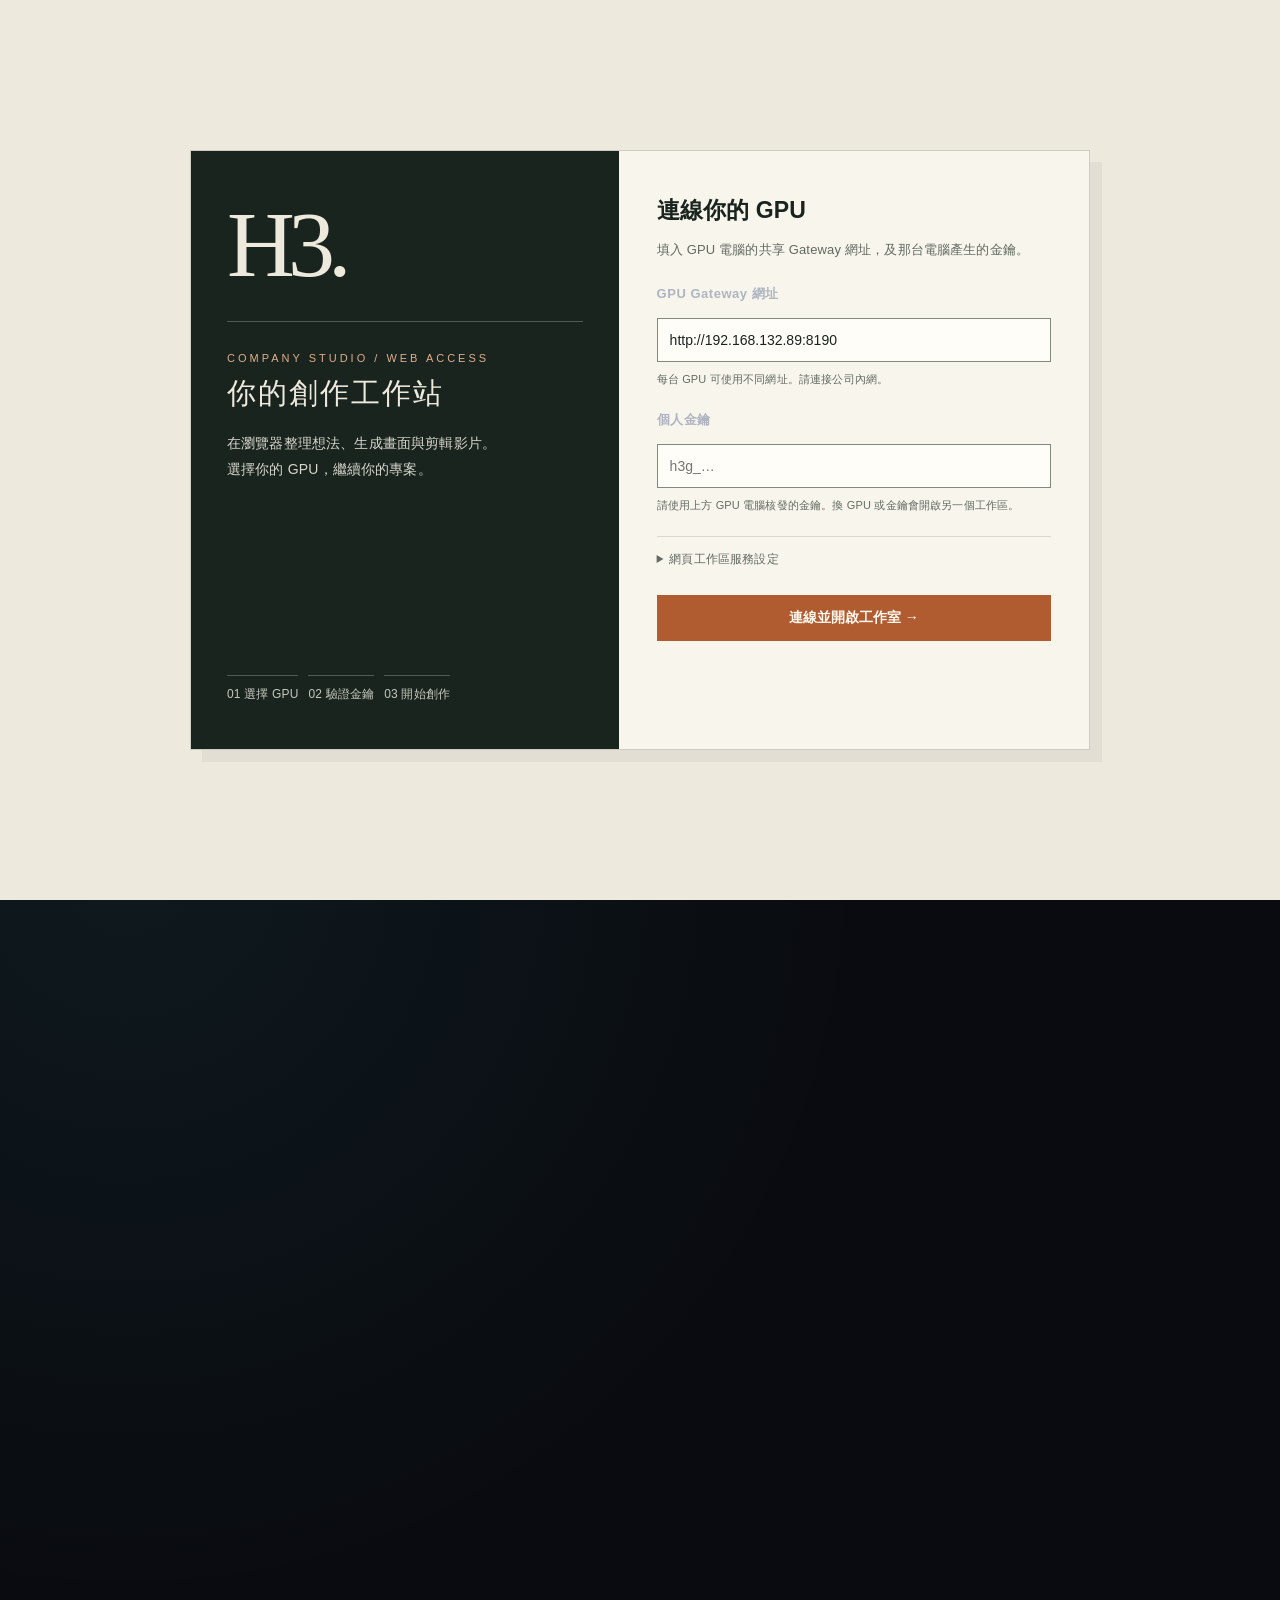
==== commit 02804a80: "fix: pair each GPU Gateway address with its own user key" ====
--- a/site/index.html
+++ b/site/index.html
@@ -887,8 +887,9 @@
       <div class="modal-actions"><button id="faceRepairCheck" class="button ghost" type="button">重新檢查</button><button id="faceRepairSubmit" class="button primary" type="button" disabled>建立修復工作</button></div>
     </section>
   </div>
-  
-  
+
+
+  <script id="h3-web-deployment" type="application/json">{"server":"http://192.168.132.34:8795","gateway_url":"http://192.168.132.89:8190"}</script>
   <script id="h3-web-scripts" type="application/json">["./static/app.js?v=20261002-remote-voice","./static/face-repair.js?v=20260917-face-repair"]</script>
   <script src="./web-client.js"></script>
 </body>
--- a/site/web-client.css
+++ b/site/web-client.css
@@ -18,6 +18,9 @@
 .h3-login-form input { box-sizing: border-box; width: 100%; padding: 13px 12px; background: #fffdf7; border: 1px solid #818b7b; border-radius: 0; color: var(--h3-web-ink); font: inherit; font-size: 14px; }
 .h3-login-form input:focus { outline: 2px solid var(--h3-web-accent); outline-offset: 2px; }
 .h3-login-help { display: block; margin-top: 8px; font-size: 11px; line-height: 1.7; color: #626b60; }
+.h3-login-advanced { margin-top: 22px; padding-top: 14px; border-top: 1px solid #19241f22; font-size: 12px; color: #626b60; }
+.h3-login-advanced summary { cursor: pointer; }
+.h3-login-advanced label { margin-top: 14px; }
 .h3-login-submit { width: 100%; margin-top: 27px; padding: 14px; border: 0; color: #fff9ef; background: var(--h3-web-accent); cursor: pointer; font: inherit; font-size: 14px; font-weight: 600; }
 .h3-login-submit:disabled { opacity: .6; cursor: progress; }
 .h3-login-back { margin-top: 12px; padding: 8px 0; background: transparent; color: var(--h3-web-ink); border: 0; font: inherit; font-size: 12px; cursor: pointer; }
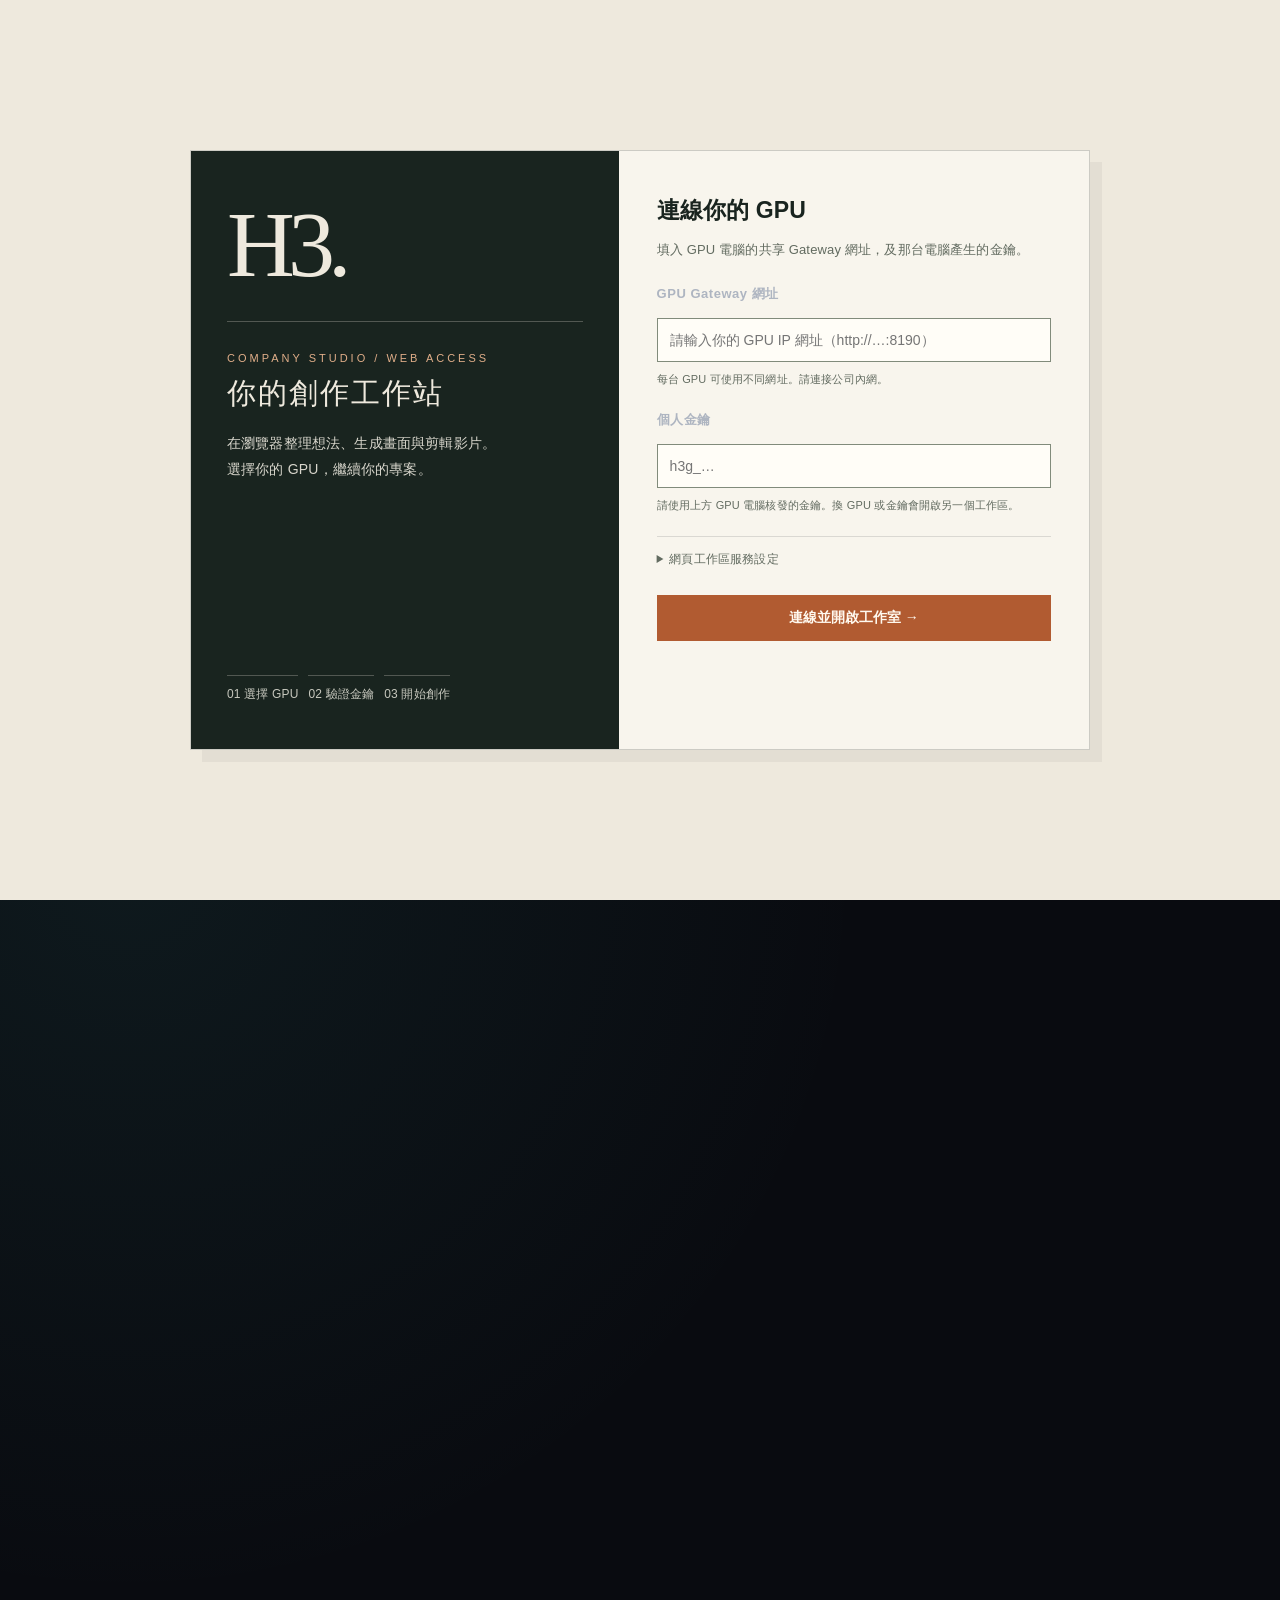
==== commit a6a5b0ef: "fix: share one login across studios and leave GPU address empty" ====
--- a/site/index.html
+++ b/site/index.html
@@ -2,7 +2,7 @@
 <html lang="zh-Hant">
 <head>
   <meta name="referrer" content="no-referrer">
-  <link rel="stylesheet" href="./web-client.css">
+  <link rel="stylesheet" href="./web-client.css?v=acc9cf0a7a105f65">
   <meta charset="utf-8">
   <meta name="viewport" content="width=device-width, initial-scale=1">
   <title>MiniMax H3 Studio</title>
@@ -889,8 +889,8 @@
   </div>
 
 
-  <script id="h3-web-deployment" type="application/json">{"server":"http://192.168.132.34:8795","gateway_url":"http://192.168.132.89:8190"}</script>
+  <script id="h3-web-deployment" type="application/json">{"server":"http://192.168.132.34:8795","asset_version":"acc9cf0a7a105f65"}</script>
   <script id="h3-web-scripts" type="application/json">["./static/app.js?v=20261002-remote-voice","./static/face-repair.js?v=20260917-face-repair"]</script>
-  <script src="./web-client.js"></script>
+  <script src="./web-client.js?v=acc9cf0a7a105f65"></script>
 </body>
 </html>
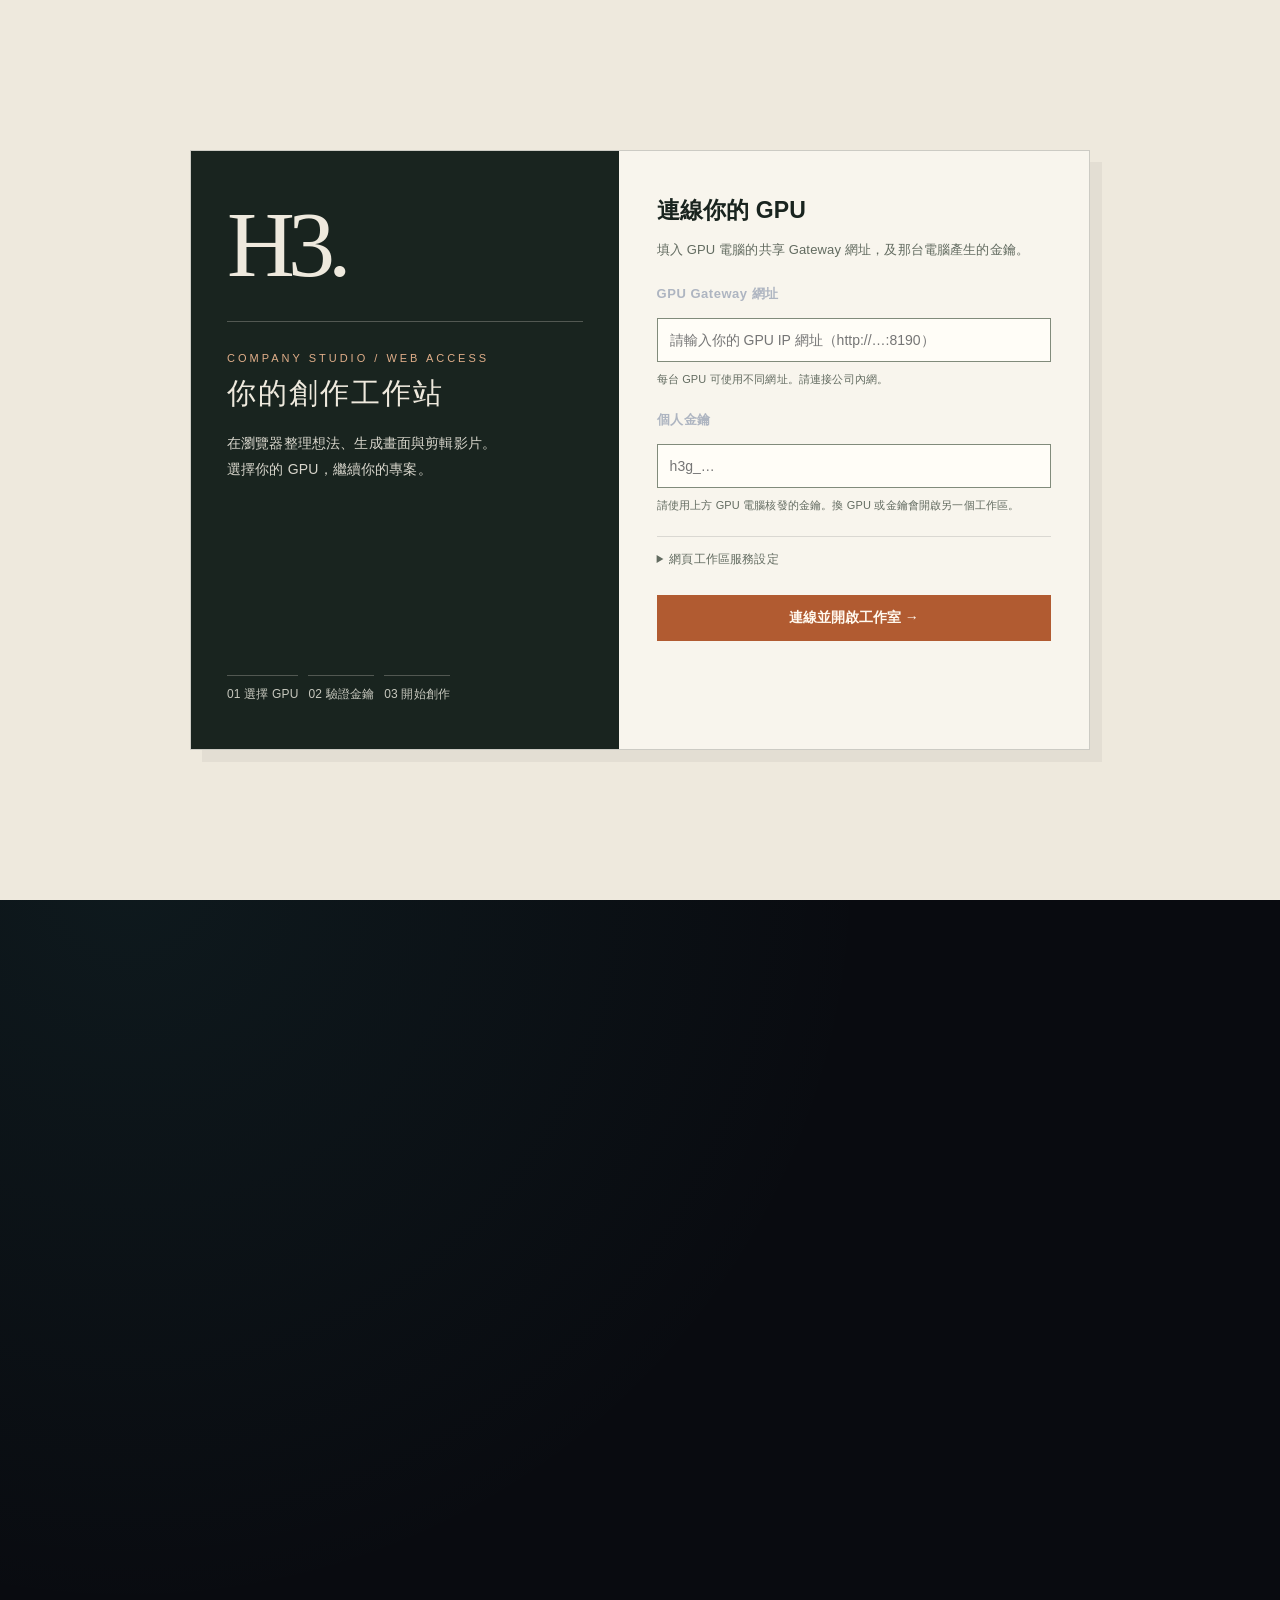
==== commit 0927f612: "fix: keep generation progress and results updating" ====
--- a/site/index.html
+++ b/site/index.html
@@ -2,11 +2,11 @@
 <html lang="zh-Hant">
 <head>
   <meta name="referrer" content="no-referrer">
-  <link rel="stylesheet" href="./web-client.css?v=acc9cf0a7a105f65">
+  <link rel="stylesheet" href="./web-client.css?v=41418d8854a35397">
   <meta charset="utf-8">
   <meta name="viewport" content="width=device-width, initial-scale=1">
   <title>MiniMax H3 Studio</title>
-  <link rel="stylesheet" href="./static/styles.css?v=20260921-qwen-image">
+  <link rel="stylesheet" href="./static/styles.css?v=20260921-qwen-image&v=41418d8854a35397">
 </head>
 <body class="h3-web-locked">
   <div class="ambient ambient-one"></div>
@@ -389,6 +389,7 @@
         <div><span class="step-number">06</span><h2>生成工作</h2></div>
         <div class="job-toolbar"><input id="jobSearch" type="search" placeholder="搜尋任務名稱或編號"><button id="refreshJobs" class="button ghost small" type="button">重新整理</button></div>
       </div>
+      <p id="jobRefreshStatus" class="job-refresh-status" role="status" aria-live="polite">每 3 秒自動更新工作狀態</p>
       <div id="jobList" class="job-list"></div>
       <div id="jobEmpty" class="empty-state"><span>□</span><strong>還沒有生成工作</strong><p>設定完成後，按下「開始生成影片」。</p></div>
       <div id="jobPagination" class="job-pagination hidden"><button id="previousJobPage" class="button ghost small" type="button">← 上一頁</button><span id="jobPageLabel">第 1 / 1 頁</span><button id="nextJobPage" class="button ghost small" type="button">下一頁 →</button></div>
@@ -506,6 +507,7 @@
             <div><span class="step-number">04</span><div><h2>短片作品</h2><p>只顯示目前短片專案的鏡頭版本，不會混入快速生成作品</p></div></div>
             <div class="job-toolbar"><input id="shortfilmJobSearch" type="search" placeholder="搜尋場次、鏡頭、任務名稱或編號"><button id="refreshShortfilmJobs" class="button ghost small" type="button">重新整理</button></div>
           </div>
+          <p id="shortfilmRefreshStatus" class="job-refresh-status" role="status" aria-live="polite">每 3 秒自動更新工作狀態</p>
           <div id="shortfilmJobList" class="job-list"></div>
           <div id="shortfilmJobEmpty" class="empty-state"><span>□</span><strong>這個短片還沒有生成作品</strong><p>生成任一鏡頭後，影片與歷史版本會集中顯示在這裡。</p></div>
           <div id="shortfilmJobPagination" class="job-pagination hidden"><button id="previousShortfilmJobPage" class="button ghost small" type="button">← 上一頁</button><span id="shortfilmJobPageLabel">第 1 / 1 頁</span><button id="nextShortfilmJobPage" class="button ghost small" type="button">下一頁 →</button></div>
@@ -889,8 +891,8 @@
   </div>
 
 
-  <script id="h3-web-deployment" type="application/json">{"server":"http://192.168.132.34:8795","asset_version":"acc9cf0a7a105f65"}</script>
-  <script id="h3-web-scripts" type="application/json">["./static/app.js?v=20261002-remote-voice","./static/face-repair.js?v=20260917-face-repair"]</script>
-  <script src="./web-client.js?v=acc9cf0a7a105f65"></script>
+  <script id="h3-web-deployment" type="application/json">{"server":"http://192.168.132.34:8795","asset_version":"41418d8854a35397"}</script>
+  <script id="h3-web-scripts" type="application/json">["./static/app.js?v=20261002-remote-voice&v=41418d8854a35397","./static/face-repair.js?v=20260917-face-repair&v=41418d8854a35397"]</script>
+  <script src="./web-client.js?v=41418d8854a35397"></script>
 </body>
 </html>
--- a/site/static/styles.css
+++ b/site/static/styles.css
@@ -1034,3 +1034,4 @@
   .model-update-release-heading { flex-direction: column; }
   .model-update-release-heading > div:last-child { text-align: left; }
 }
+.job-refresh-status { color: var(--muted, #6b726c); font-size: 12px; margin: 0 0 12px; }
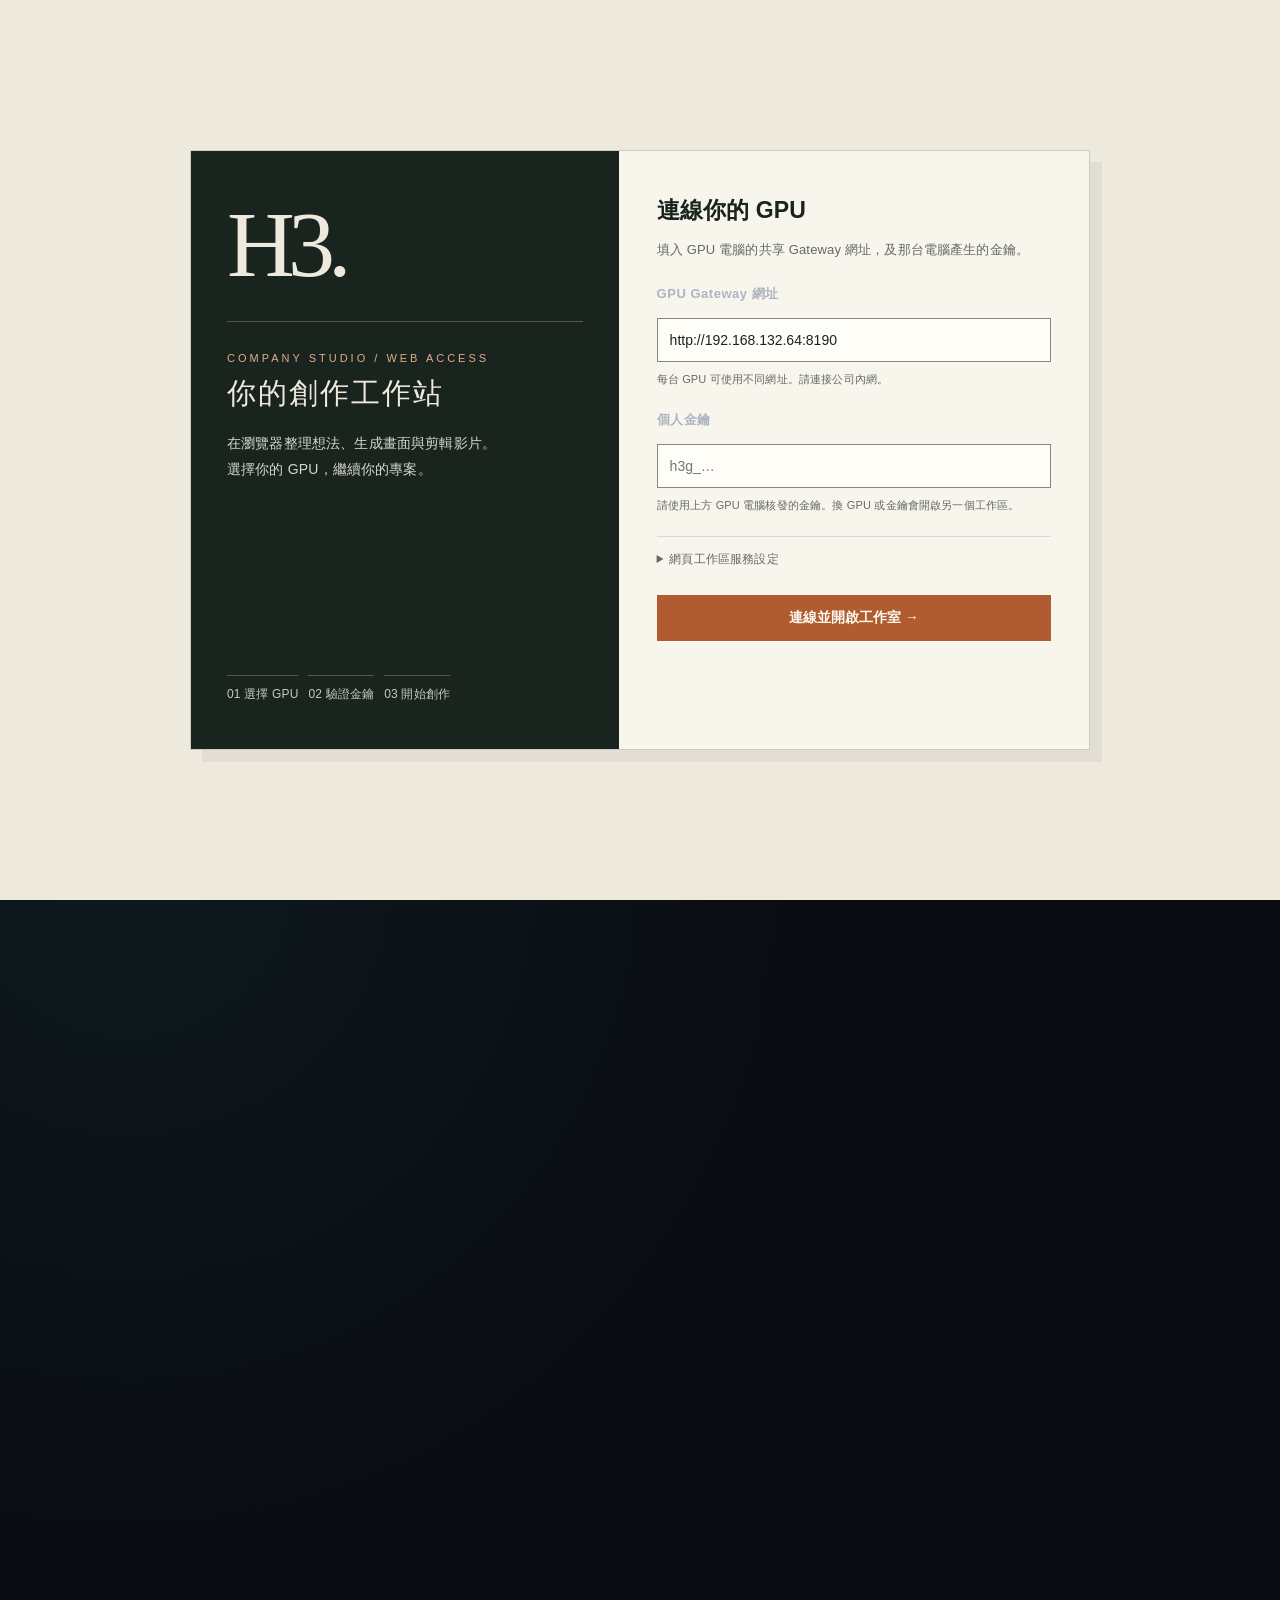
==== commit 21854a74: "Set default GPU Gateway to company host .64" ====
--- a/site/index.html
+++ b/site/index.html
@@ -2,11 +2,11 @@
 <html lang="zh-Hant">
 <head>
   <meta name="referrer" content="no-referrer">
-  <link rel="stylesheet" href="./web-client.css?v=41418d8854a35397">
+  <link rel="stylesheet" href="./web-client.css?v=c625618d64e3cfe3">
   <meta charset="utf-8">
   <meta name="viewport" content="width=device-width, initial-scale=1">
   <title>MiniMax H3 Studio</title>
-  <link rel="stylesheet" href="./static/styles.css?v=20260921-qwen-image&v=41418d8854a35397">
+  <link rel="stylesheet" href="./static/styles.css?v=20260921-qwen-image&v=c625618d64e3cfe3">
 </head>
 <body class="h3-web-locked">
   <div class="ambient ambient-one"></div>
@@ -891,8 +891,8 @@
   </div>
 
 
-  <script id="h3-web-deployment" type="application/json">{"server":"http://192.168.132.34:8795","asset_version":"41418d8854a35397"}</script>
-  <script id="h3-web-scripts" type="application/json">["./static/app.js?v=20261002-remote-voice&v=41418d8854a35397","./static/face-repair.js?v=20260917-face-repair&v=41418d8854a35397"]</script>
-  <script src="./web-client.js?v=41418d8854a35397"></script>
+  <script id="h3-web-deployment" type="application/json">{"server":"http://192.168.132.34:8795","default_gateway_url":"http://192.168.132.64:8190","asset_version":"c625618d64e3cfe3"}</script>
+  <script id="h3-web-scripts" type="application/json">["./static/app.js?v=20261002-remote-voice&v=c625618d64e3cfe3","./static/face-repair.js?v=20260917-face-repair&v=c625618d64e3cfe3"]</script>
+  <script src="./web-client.js?v=c625618d64e3cfe3"></script>
 </body>
 </html>
